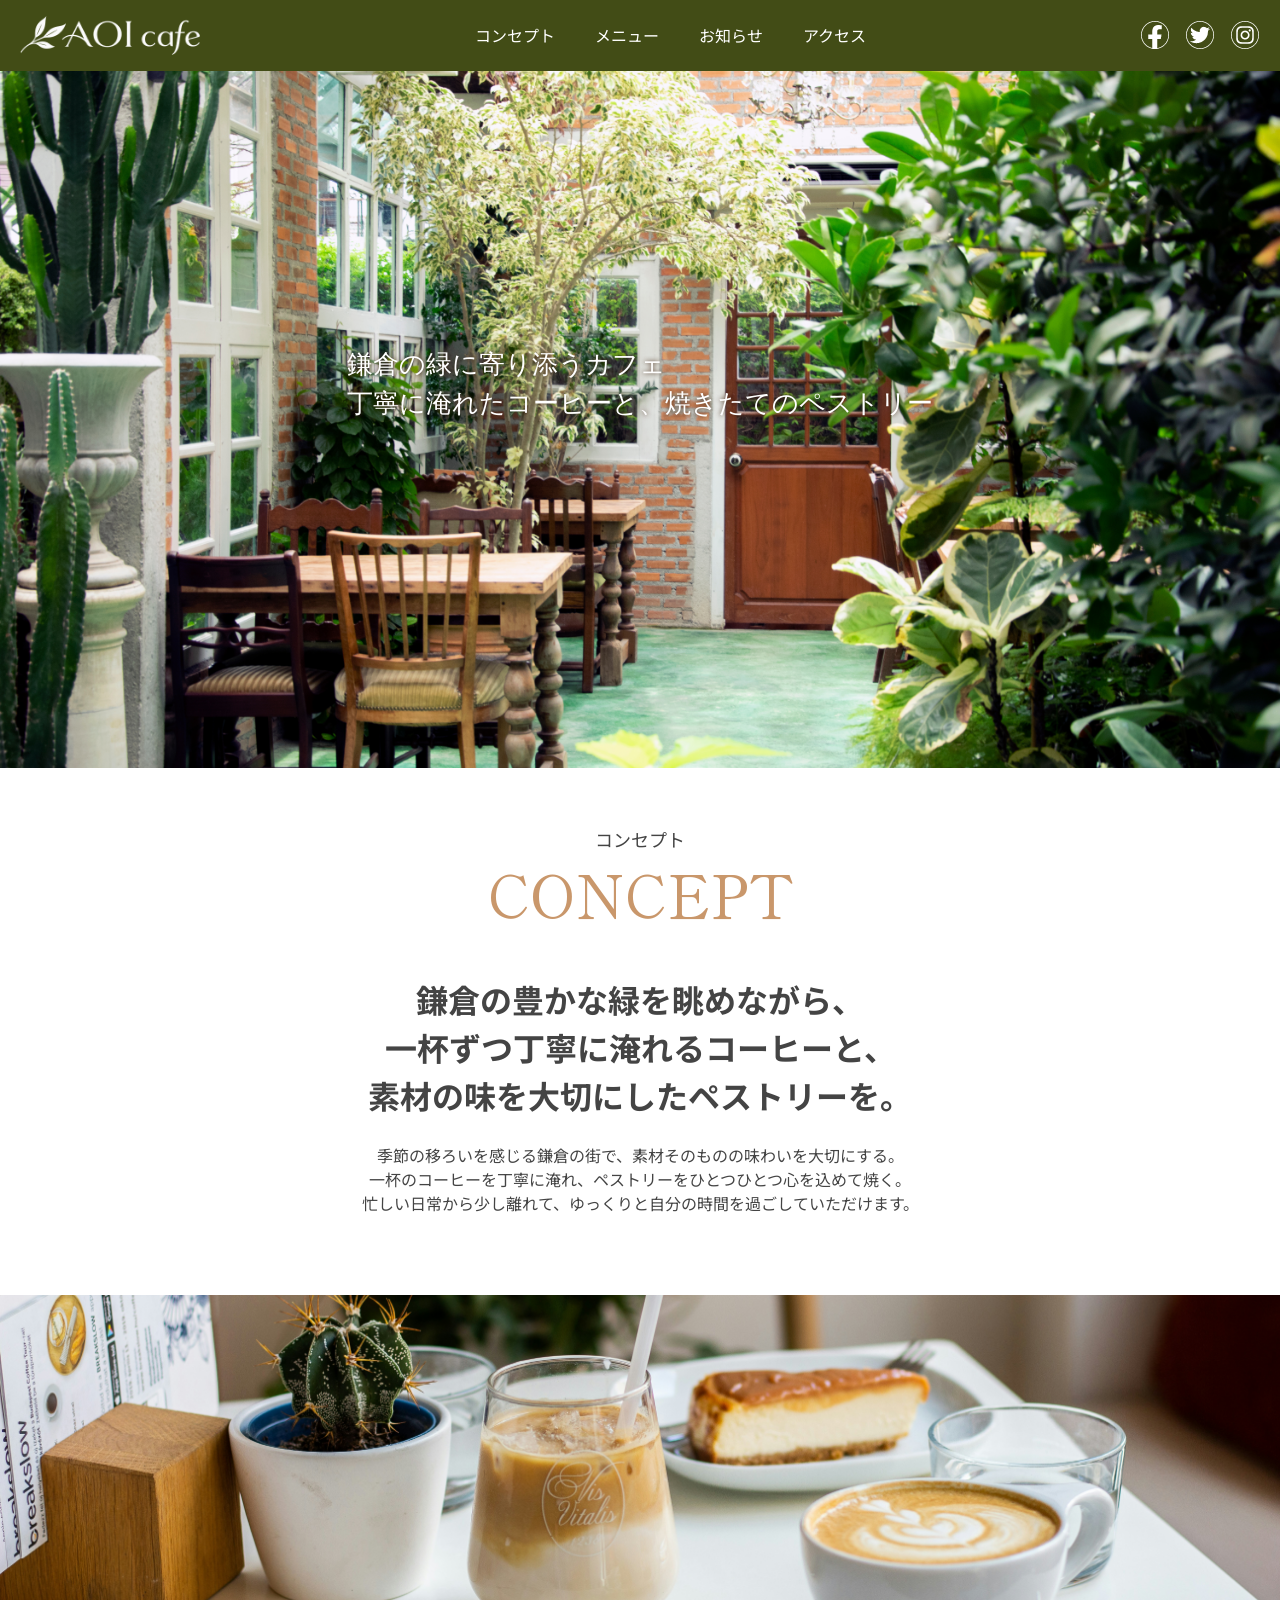
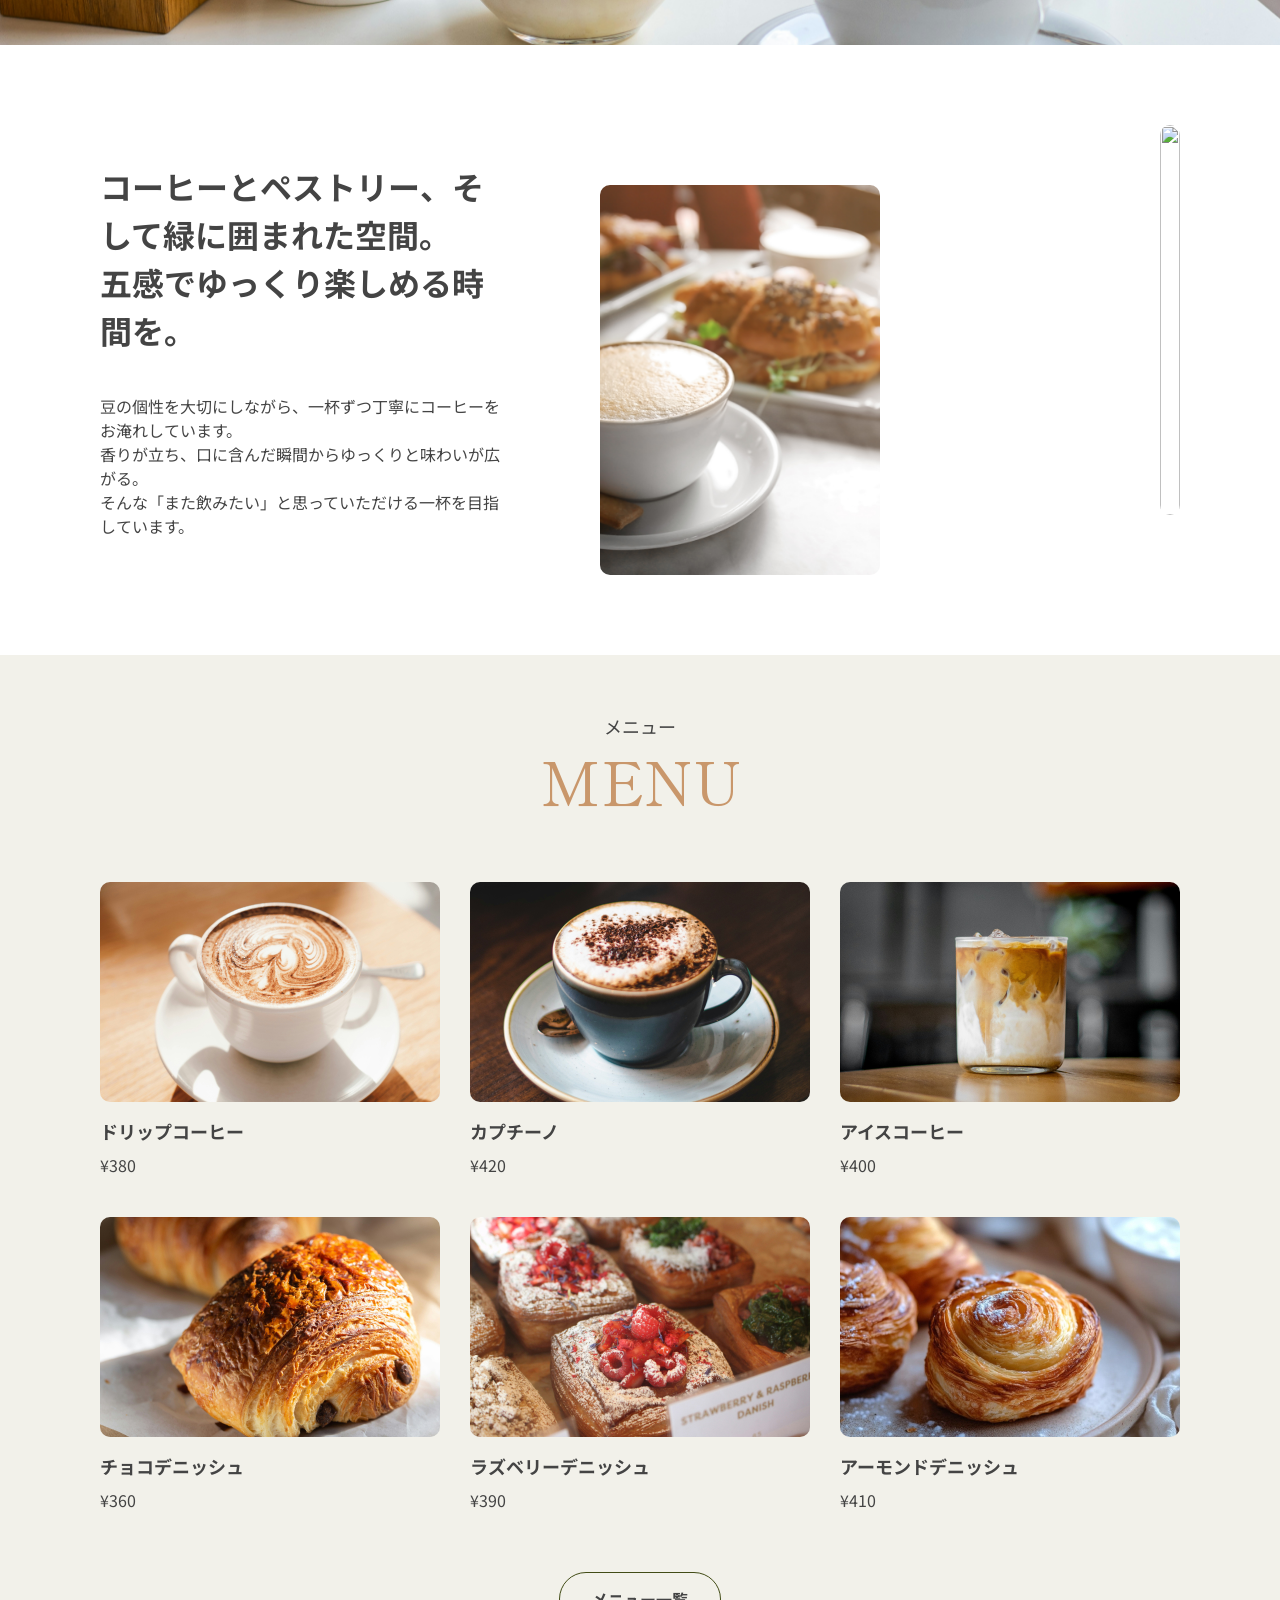
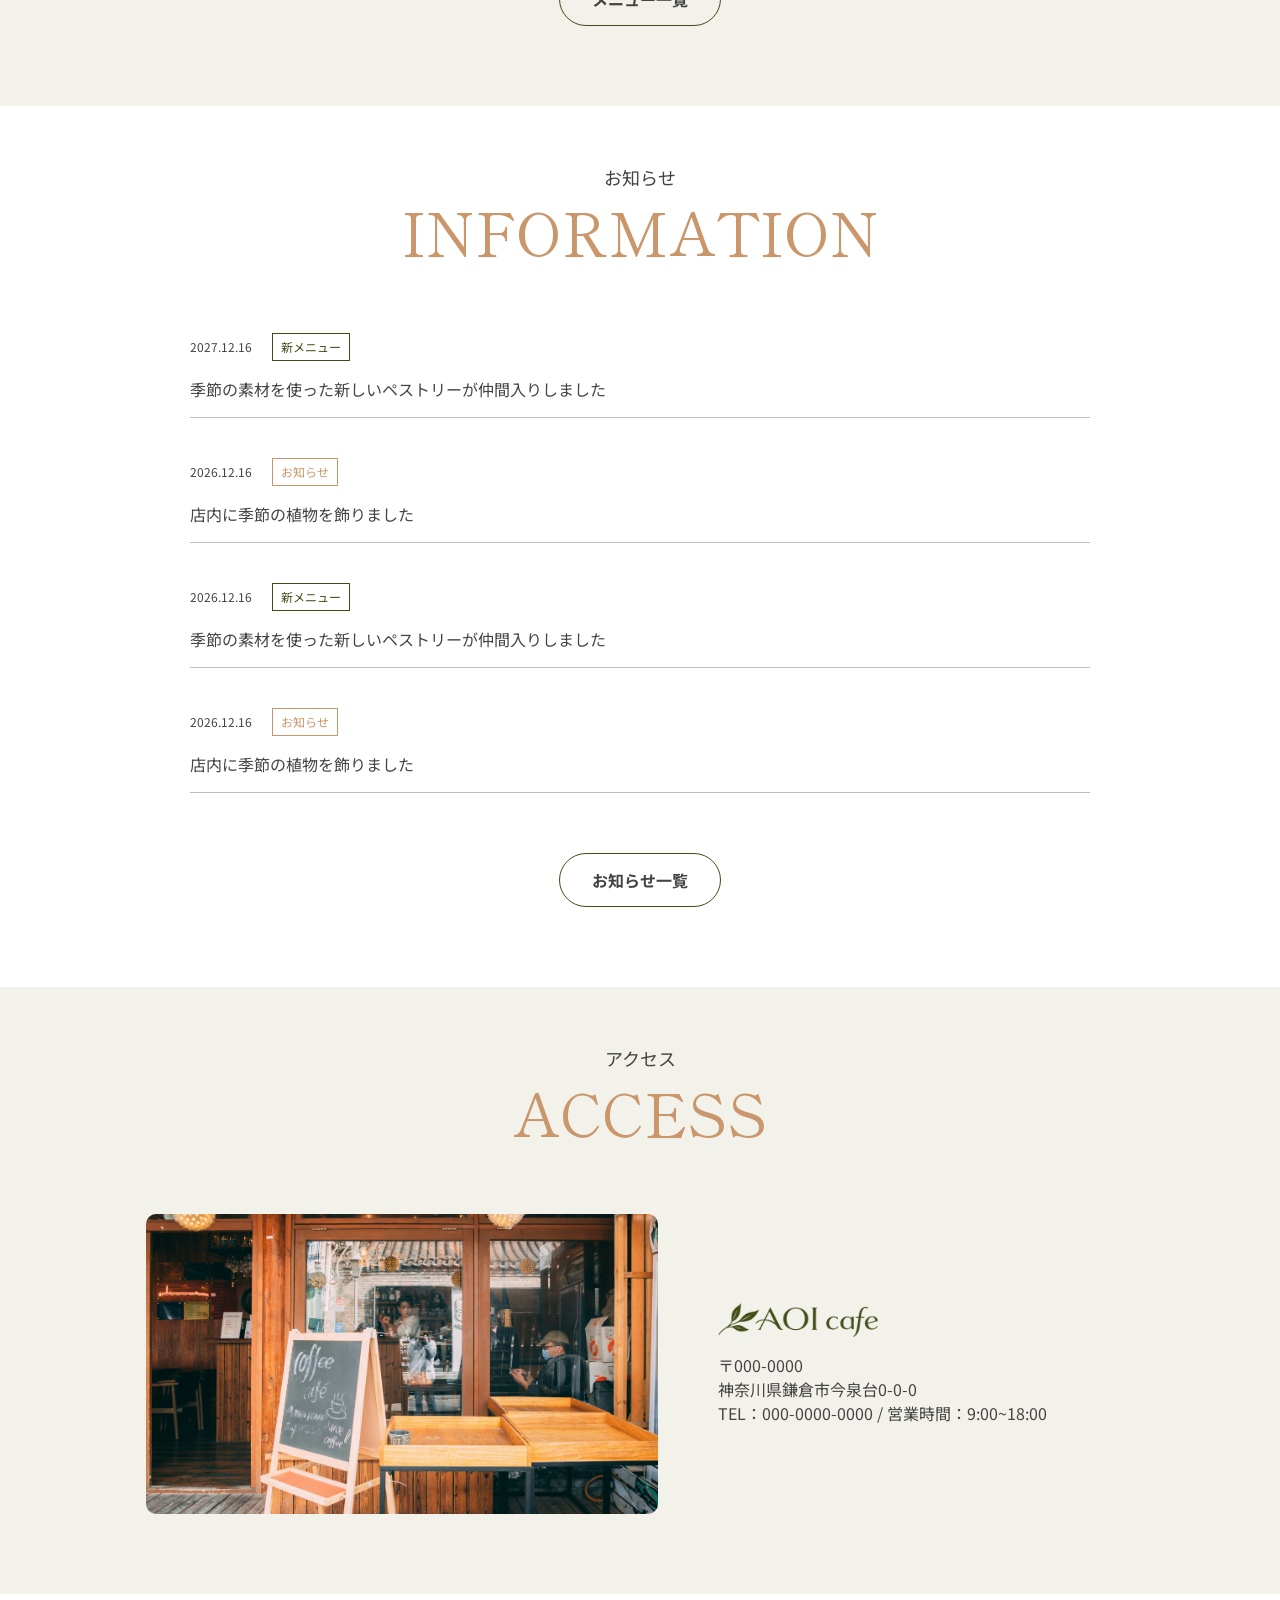
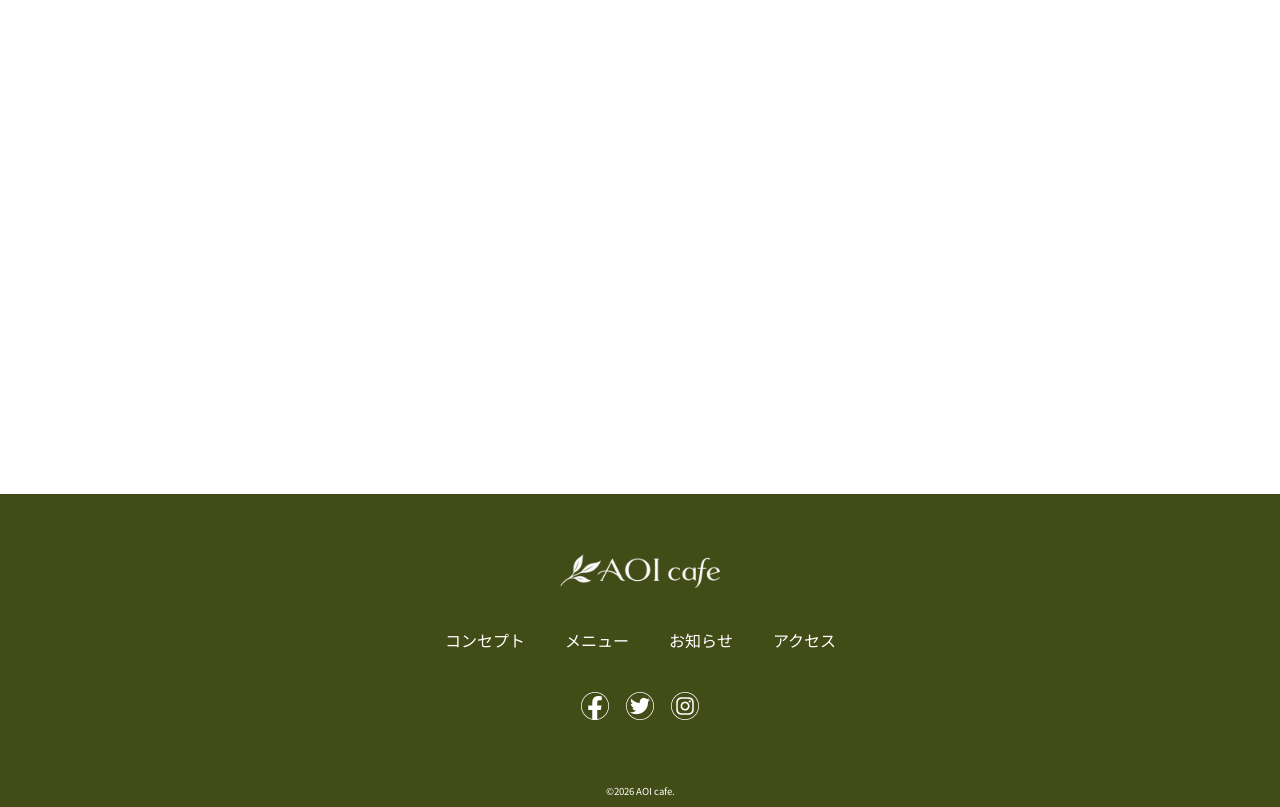
==== index.html @ 129ca2ce "Add files via upload" ====
<!DOCTYPE html>
<html lang="ja">
<head>
    <meta charset="UTF-8">
    <meta name="viewport" content="width=device-width, initial-scale=1.0">
    <title>AOI cafe</title>
    <meta name="description" content="鎌倉の緑に寄り添うカフェ。丁寧に淹れたコーヒーと、焼きたてのペストリーをご用意してお待ちしております。">
    <link rel="stylesheet" href="css/reset.css">
    <link rel="preconnect" href="https://fonts.googleapis.com">
    <link rel="preconnect" href="https://fonts.gstatic.com" crossorigin>
    <link href="https://fonts.googleapis.com/css2?family=Noto+Sans+JP:wght@100..900&family=Shippori+Mincho&display=swap" rel="stylesheet">
    <link rel="stylesheet" href="css/style.css">
</head>
<body>
    <header class="header">
        <h1 class="header-logo">
            <a href="index.html" class="header-link">
                <img src="img/logo.png" alt="">
            </a>
        </h1>
        <nav class="header-nav">
            <ul class="header-nav-list">
                <li class="header-nav-item">
                    <a class="header-nav-link" href="index.html#concept">コンセプト</a>
                </li>
                <li class="header-nav-item">
                    <a class="header-nav-link" href="menu.html">メニュー</a>
                </li>
                <li class="header-nav-item">
                    <a class="header-nav-link" href="info.html">お知らせ</a>
                </li>
                <li class="header-nav-item">
                    <a class="header-nav-link" href="index.html#access">アクセス</a>
                </li>
            </ul>
        </nav>
        <div class="icon">
            <ul class="icon-list">
                <li class="icon-item">
                    <a href="" class="icon-link">
                        <img src="img/facebook_icon.png" alt="">
                    </a>
                </li>
                <li class="icon-item">
                    <a href="" class="icon-link">
                        <img src="img/twitter_icon.png" alt="">
                    </a>
                </li>
                <li class="icon-item">
                    <a href="" class="icon-link">
                        <img src="img/instagram_icon.png" alt="">
                    </a>
                </li>
            </ul>
        </div>
        <div class="sp-header-btn">
            <button class="sp-header-btn-link" type="button">
                <span class="sp-header-btn-box"></span>
                <span class="sp-header-btn-box"></span>
                <span class="sp-header-btn-box"></span>
            </button>
        </div>
        <div class="sp-menu">
            <nav class="sp-menu-nav">
                <ul class="sp-menu-list">
                    <li class="sp-menu-item">
                        <a href="index.html#concept" class="sp-menu-link  __concept">CONCEPT</a>
                    </li>
                    <li class="sp-menu-item">
                        <a href="menu.html" class="sp-menu-link  __menu">MENU</a>
                    </li>
                    <li class="sp-menu-item">
                        <a href="info.html" class="sp-menu-link __info">INFORMATION</a>
                    </li>
                    <li class="sp-menu-item">
                        <a href="index.html#access" class="sp-menu-link __access">ACCESS</a>
                    </li>
                </ul>
            </nav>
        </div>
    </header>

    <div class="kv __index">
        <div class="kv-copy">鎌倉の緑に寄り添うカフェ<br>丁寧に淹れたコーヒーと、<br class="br-sp">焼きたてのペストリー</div>
    </div>
    <main class="main">
        <section id="concept" class="concept section-wrap">
            <div class="section-inner">
                <h2 class="section-ttl __concept">CONCEPT</h2>
                <p class="concept-copy">鎌倉の豊かな緑を眺めながら、<br>
一杯ずつ丁寧に淹れるコーヒーと、<br>
素材の味を大切にしたペストリーを。</p>
                <p class="concept-txt">季節の移ろいを感じる鎌倉の街で、<br class="br-sp">素材そのものの味わいを大切にする。<br>
一杯のコーヒーを丁寧に淹れ、<br class="br-sp">ペストリーをひとつひとつ心を込めて焼く。<br>
忙しい日常から少し離れて、<br class="br-sp">ゆっくりと自分の時間を過ごしていただけます。</p>
             </div>
            <div class="concept-img-box">
                <img class="concept-img" src="img/concept_bg.jpg" alt="">
            </div>
            <div class="section-inner">
                <div class="concept-detail">
                    <div class="concept-detail-content">
                        <p class="concept-detail-copy">コーヒーとペストリー、そして緑に囲まれた空間。<br>
五感でゆっくり楽しめる時間を。</p>
                        <p class="concept-detail-txt">豆の個性を大切にしながら、一杯ずつ丁寧にコーヒーをお淹れしています。<br>
香りが立ち、口に含んだ瞬間からゆっくりと味わいが広がる。<br>
そんな「また飲みたい」と思っていただける一杯を目指しています。</p>
                    </div>
                    <div class="concept-detail-img-wrap">
                        <div class="concept-detail-img-box">
                            <img class="concept-detail-img" src="img/concept_photo01.jpg" alt="">
                        </div>
                        <div class="concept-detail-img-box">
                            <img class="concept-detail-img" src="img/concept_photo02.jpg" alt="">
                        </div>
                    </div>
                </div>
            </div>
        </section>
        <section id="menu" class="menu section-wrap">
            <div class="section-inner">
                <h2 class="section-ttl __menu">MENU</h2>
                <div class="menu-wrap">
                    <div class="menu-item">
                        <div class="menu-img-box">
                            <img src="img/menu_photo01.jpg" alt="" class="menu-img">
                        </div>
                        <div class="menu-content">
                            <p class="menu-name">ドリップコーヒー</p>
                            <p class="menu-price">¥380</p>
                        </div>
                    </div>
                    <div class="menu-item">
                        <div class="menu-img-box">
                            <img src="img/menu_photo02.jpg" alt="" class="menu-img">
                        </div>
                        <div class="menu-content">
                            <p class="menu-name">カプチーノ</p>
                            <p class="menu-price">¥420</p>
                        </div>
                    </div>
                    <div class="menu-item">
                        <div class="menu-img-box">
                            <img src="img/menu_photo03.jpg" alt="" class="menu-img">
                        </div>
                        <div class="menu-content">
                            <p class="menu-name">アイスコーヒー</p>
                            <p class="menu-price">¥400</p>
                        </div>
                    </div>
                    <div class="menu-item">
                        <div class="menu-img-box">
                            <img src="img/menu_photo04.jpg" alt="" class="menu-img">
                        </div>
                        <div class="menu-content">
                            <p class="menu-name">チョコデニッシュ</p>
                            <p class="menu-price">¥360</p>
                        </div>
                    </div>
                    <div class="menu-item">
                        <div class="menu-img-box">
                            <img src="img/menu_photo05.jpg" alt="" class="menu-img">
                        </div>
                        <div class="menu-content">
                            <p class="menu-name">ラズベリーデニッシュ</p>
                            <p class="menu-price">¥390</p>
                        </div>
                    </div>
                    <div class="menu-item">
                        <div class="menu-img-box">
                            <img src="img/menu_photo07.jpg" alt="" class="menu-img">
                        </div>
                        <div class="menu-content">
                            <p class="menu-name">アーモンドデニッシュ</p>
                            <p class="menu-price">¥410</p>
                        </div>
                    </div>


            </div>
                <div class="btn-box">
                    <a href="menu.html" class="btn-link">メニュー一覧</a>
                </div>
        </section>
        <section class="info section-wrap">
            <div class="section-inner-s">
                <h2 class="section-ttl __info">INFORMATION</h2>
                <ul class="info-wrap">
                    <li class="info-content">
                        <span class="info-date">2027.12.16</span>
                        <span class="info-icon __info-icon-new">新メニュー</span>
                        <p class="info-txt"><a class="info-link" href="info-single.html">季節の素材を使った新しいペストリーが仲間入りしました</a></p>
                    </li>
                    <li class="info-content">
                        <span class="info-date">2026.12.16</span>
                        <span class="info-icon __info-icon-info">お知らせ</span>
                        <p class="info-txt"><a class="info-link" href="">店内に季節の植物を飾りました</a></p>
                    </li>
                    <li class="info-content">
                        <span class="info-date">2026.12.16</span>
                        <span class="info-icon __info-icon-new">新メニュー</span>
                        <p class="info-txt"><a class="info-link" href="info-single.html">季節の素材を使った新しいペストリーが仲間入りしました</a></p>
                    </li>
                    <li class="info-content">
                        <span class="info-date">2026.12.16</span>
                        <span class="info-icon __info-icon-info">お知らせ</span>
                        <p class="info-txt"><a class="info-link" href="">店内に季節の植物を飾りました</a></p>
                    </li>
                </ul>
                <div class="btn-box">
                    <a href="info.html" class="btn-link">お知らせ一覧</a>
                </div>
            </div>
        </section>
        <section id="access" class="access section-wrap">
            <div class="section-inner">
                <h2 class="section-ttl __access">ACCESS</h2>
                <div class="access-content">
                    <div class="access-img-box">
                        <img class="access-img" src="img/access_photo.jpg" alt="">
                    </div>
                    <div class="access-info">
                        <div class="access-logo">
                            <img src="img/logo-black.png" alt="">
                        </div>
                        <p class="access-txt">
                            〒000-0000</p>
                        <p class="access-txt">神奈川県鎌倉市今泉台0-0-0</p>
                        <p class="access-txt">TEL：000-0000-0000 / 営業時間：9:00~18:00</p>
                    </div>
                </div>
            </div>
        </section>
        <div class="access-map">
            <iframe src="https://www.google.com/maps/embed?pb=!1m18!1m12!1m3!1d13018.516556085502!2d139.54937911253427!3d35.34002981702432!2m3!1f0!2f0!3f0!3m2!1i1024!2i768!4f13.1!3m3!1m2!1s0x601845af418f5da3%3A0x6fc320539a2c01a0!2z44CSMjQ3LTAwNTMg56We5aWI5bed55yM6Y6M5YCJ5biC5LuK5rOJ5Y-w!5e0!3m2!1sja!2sjp!4v1789964758232!5m2!1sja!2sjp" width="100%" height="500" style="border:0;" allowfullscreen="" loading="lazy" referrerpolicy="strict-origin-when-cross-origin"></iframe>
        </div>
    </main>
    <footer class="footer">
        <div class="footer-logo-box">
            <img class="footer-logo" src="img/logo.png" alt="">
        </div>
        <ul class="footer-nav-list">
            <li class="footer-nav-item">
                <a class="footer-nav-link" href="index.html#concept">コンセプト</a>
            </li>
            <li class="footer-nav-item">
                <a class="footer-nav-link" href="menu.html">メニュー</a>
            </li>
            <li class="footer-nav-item">
                <a class="footer-nav-link" href="info.html">お知らせ</a>
            </li>
            <li class="footer-nav-item">
                <a class="footer-nav-link" href="index.html#access">アクセス</a>
            </li>
        </ul>
        <div class="icon">
            <ul class="icon-list">
                <li class="icon-item">
                    <a href="" class="icon-link">
                        <img src="img/facebook_icon.png" alt="">
                    </a>
                </li>
                <li class="icon-item">
                    <a href="" class="icon-link">
                        <img src="img/twitter_icon.png" alt="">
                    </a>
                </li>
                <li class="icon-item">
                    <a href="" class="icon-link">
                        <img src="img/instagram_icon.png" alt="">
                    </a>
                </li>
            </ul>
        </div>
        <p class="footer-copy">
            <small>&copy;2026 AOI cafe.</small>
        </p>
    </footer>
<script src="js/script.js"></script>
</body>
</html>
---- css/style.css ----
@charset "UTF-8";
html {
    font-size: 62.5%;
}
body {
    font-family: "Noto Sans JP", sans-serif;
    line-height: 1.5;
    font-size: 1.6rem;/*16px*/
    color: #444;
}
/* パソコンでは改行を消す */
.br-sp {
    display: none;
}
/* スマホ,タブレットでは改行タグを表示する */
@media screen and (max-width: 900px) {
    .br-sp {
    display: inline;
    }
}
/* section */
.section-wrap {
    padding: 80px 0;
}
@media screen and (max-width: 900px) {
    .section-wrap {
        padding: 50px 0;
    }
}
.section-inner {
    max-width: 1080px;
    width: 90%;
    margin: 0 auto;
}
@media screen and (max-width: 900px) {
    .section-inner {
        width: 96%;
    }  
}
.section-inner-s {
    width: 900px;
    margin: 0 auto;
}
@media screen and (max-width: 900px) {
    .section-inner-s {
        width: 96%;
    }  
}
.section-ttl {
    position: relative;
    text-align: center;
    font-family: "Shippori Mincho", serif;
    font-size: 6rem;/*60px*/
    line-height: 87px;
    color: #c9976b;
}
@media screen and (max-width: 900px) {
    .section-ttl {
        font-size: 4rem;/*40px*/
        line-height: 50px;
    }
}
.section-ttl::before {
    position: absolute;
    left: 50%;
    transform: translateX(-50%);
    bottom: 100%;
    font-family: "Noto Sans JP", sans-serif;
    font-size: 1.8rem;/*18px*/
    color: #444;
    line-height: 1;
}

.section-ttl.__concept::before {
    content: "コンセプト";
}
.section-ttl.__menu::before {
    content: "メニュー";
}
.section-ttl.__info::before {
    content: "お知らせ";
}
.section-ttl.__access::before {
    content: "アクセス";
}
/* btn */
.btn-box {
    text-align: center;
    margin-top: 60px;
}
@media screen and (max-width: 900px) {
    .btn-box {
        margin-top: 40px;
    }
}
.btn-link {
    display: inline-block;
    border: 1px solid #424c16;
    border-radius: 28px;
    font-weight: bold;
    padding: 14px 32px;
}
.btn-link:hover {
    background-color: #424c16;
    color: #fff;
}

/* header */
.header {
    display: flex;
    justify-content: space-between;
    align-items: center;
    color: #fff;
    width: 100%;/*90*/
    position: absolute;
    top: 0;/*40*/
    background-color: #424c16;
    /*left: 5%;*/
    padding: 16px 20px;
    z-index: 100;
}
@media screen and (max-width: 900px) {
    .header {
        /*width: 94%;
        top: 10px;
        left: 3%;*/
    }
}
.header-logo {
    width: 180px;
}
@media screen and (max-width: 900px) {
    .header-logo {
        width: 140px;
    }
}
@media screen and (max-width: 900px) {
    .header-nav {
        display: none;
    }
}
.header-nav-list {
    display: flex;
}
.header-nav-item + .header-nav-item {
    margin-left: 40px;
}
/* icon */
@media screen and (max-width: 900px) {
    .icon {
        display: none;
    }
}
.icon-list {
    display: flex;
}
.icon-item + .icon-item {
    margin-left: 16px;
}
/* sp-header-btn */
.sp-header-btn {
    display: none;    
}
@media screen and (max-width: 900px) {
    .sp-header-btn {
        display: block;
        position: fixed;
        top: 6px;
        right: 4%;
        z-index: 200;
    }
    .sp-header-btn-link {
        display: flex;
        flex-direction: column;
        justify-content: space-between;
        width: 40px;
        height: 30px;
        cursor: pointer;
        background-color: transparent;
        margin-top: 10px;
        padding: 0;
    }
    .sp-header-btn-box {
        display: block;
        background-color: #ddd;
        height: 4px;
        width: 40px;
        transition: 0.6s;
    }
    .sp-header-btn.is-open .sp-header-btn-box:nth-child(1) {
        transform: translateY(13px) rotate(45deg);
    }

    .sp-header-btn.is-open .sp-header-btn-box:nth-child(2) {
        opacity: 0;
    }

    .sp-header-btn.is-open .sp-header-btn-box:nth-child(3) {
        transform: translateY(-13px) rotate(-45deg);
    }
}
/* sp-menu */
.sp-menu {
    display: none;
}
@media screen and (max-width: 900px) {
    .sp-menu {
        display: block;
        position: fixed;
        top: 0;
        right: 0;
        width: 100%;
        height: 100vh;
        background-color: #424c16;
        transform: translateX(100%);
        transition: 0.6s;
        z-index: 100;
    }
    .sp-menu.is-open {
        transform: translateX(0);
    }
    .sp-menu-nav {
        padding: 60px 8%;
    }
    .sp-menu-list {
        display: flex;
        flex-direction: column;
        margin-top: 50px;
    }
    .sp-menu-item + .sp-menu-item {
        margin-top: 40px;
    }
    .sp-menu-item {
        position: relative;
        text-align: center;
        font-size: 1.8rem;/*18px*/
    }
    .sp-menu-link {
        font-size: 2.4rem;/*24px*/
        font-family: "Shippori Mincho", serif;

    }
    .sp-menu-link::before {
        position: absolute;
        left: 50%;
        transform: translateX(-50%);
        bottom: 100%;
        font-size: 1.4rem;/*14px*/
        font-weight: normal;
        font-family: "Noto Sans JP", sans-serif;
        line-height: 1;
    }
    .sp-menu-link.__concept::before {
        content: "コンセプト";
    }
    .sp-menu-link.__menu::before {
        content: "メニュー";
    }
    .sp-menu-link.__info::before {
        content: "お知らせ";
    }
    .sp-menu-link.__access::before {
        content: "アクセス";
    }
}
/* kv */
.kv {
    position: relative;
    width: 100%;
    background-repeat: no-repeat;
    background-size: cover;
}
.kv.__index {
    height: 768px;
    background-image: url(../img/kv.jpg);
}
@media screen and (max-width: 900px) {
    .kv.__index {
        height: 400px;
    }
}
.kv.__menu {
    height: 500px;
    background-image: url(../img/menu_kv.jpg);
    background-position: bottom center;
}
.kv.__info {
    height: 500px;
    background-image: url(../img/info_kv.jpg);
}
@media screen and (max-width: 900px) {
    .kv.__menu,.kv.__info {
        height: 300px;
    }
}
.kv-copy {
    font-family: "Noto Serif JP", serif;
    font-size: 2.6rem;
    text-shadow: 0px 0px 5px rgba(67, 36, 16, 1);
}
@media screen and (max-width: 900px) {
    .kv-copy {
        font-size: 2.4rem;
    }
}
.kv-copy,.kv-detail {
    color: #fff;
    position: absolute;
    top: 50%;
    left: 50%;
    transform: translate(-50%,-50%);
    white-space: nowrap;
}

.kv-detail .section-ttl {
    color: #fff;
}
.kv-detail .section-ttl::before {
    color: #fff;
}
/* concept */
.concept-copy {
    text-align: center;
    font-weight: bold;
    font-size: 3.2rem;/*32px*/
    margin-top: 40px;
}
@media screen and (max-width: 900px) {
    .concept-copy {
        font-size: 2.4rem;/*24px*/
        margin-top: 30px;
    }
}
.concept-txt {
    text-align: center;
    margin-top: 24px;
}
.concept-img-box {
    height: 350px;
    margin-top: 80px;
}
@media screen and (max-width: 900px) {
    .concept-img-box {
        height: 250px;
        margin-top: 50px;
    }
}
.concept-img {
    object-fit: cover;
    object-position: center;
}
.concept-detail {
    display: flex;
    justify-content: space-between;
    align-items: center;
    margin-top: 80px;
}
@media screen and (max-width: 900px) {
    .concept-detail {
        margin-top: 40px;
    }
}
@media screen and (max-width: 900px) {
    .concept-detail {
        flex-direction: column;
    }
}
.concept-detail-content {
    width: 400px;
}
@media screen and (max-width: 900px) {
    .concept-detail-content {
        width: auto;
    }
}
.concept-detail-copy {
    text-align: left;
    font-weight: bold;
    font-size: 3.2rem;/*32px*/
}
@media screen and (max-width: 900px) {
    .concept-detail-copy {
        font-size: 2.4rem;/*24px*/
    }
}
.concept-detail-txt {
    text-align: left;
    margin-top: 40px;
}
.concept-detail-img-wrap {
    /*position: relative;*/
    width: 580px;
    height: 450px;
    display: flex;
    justify-content: space-between;
}
@media screen and (max-width: 900px) {
    .concept-detail-img-wrap {
        justify-content: center;
        width: 100%;
        height: auto;
        margin-top: 24px;
    }
}
.concept-detail-img-box {
    max-width: 280px;
    max-height: 390px;
    margin-top: 60px;
}
@media screen and (max-width: 900px) {
    .concept-detail-img-box {
        max-width: 48%;
        width: 100%;
        max-height: 60%;
        /*margin-top: 60px;*/
    }
}
.concept-detail-img-box + .concept-detail-img-box {
    margin: 0 0 60px 2%;
}
.concept-detail-img {
    object-fit: cover;
    object-position: center;
    border-radius: 10px;
}
/* menu */
.menu {
    background-color: #f2f1ea;
}
.menu.__detail {
    background-color: #FFF;
}
.menu-wrap {
    display: flex;
    justify-content: space-between;
    flex-wrap: wrap;
    margin-top: 60px;
}
@media screen and (max-width: 900px) {
    .menu-wrap {
        justify-content: center;
        flex-wrap: nowrap;
        flex-direction: column;
        align-items: center;
        margin-top: 40px;
    }
}
.menu.__detail .menu-wrap {
    margin-top: 0;
}
.menu-item {
    width: 32%;
    max-width: 340px;
}
@media screen and (max-width: 767px) {/*スマホのみ*/
    .menu-item {
        width: 100%;
    }
}
.menu-item:nth-of-type(n + 4) {
    margin-top: 40px;
}
@media screen and (max-width: 900px) {
    .menu-item:nth-of-type(n + 2) {
        margin-top: 40px;
    }
}
.menu-img-box {
    height: 220px;
}
.menu-img {
    object-fit: cover;
    border-radius: 10px;
}
.menu-name {
    font-size: 1.8rem;/*18px*/
    font-weight: bold;
    margin-top: 16px;
}
.menu-price {
    margin-top: 8px;
}
/* info */
.info-wrap {
    margin-top: 60px;
}
.info.__detail .info-wrap {
    margin-top: 0;
}
.info-content {
    border-bottom: 1px solid #BCBCBC;
    padding-bottom: 16px;
}
.info-content + .info-content {
    margin-top: 40px;
}
@media screen and (max-width: 900px) {
    .info-content + .info-content {
        margin-top: 16px;
    }
}
.info-date {
    font-size: 1.2rem;/*12px*/
}
.info-icon {
    display: inline-block;
    font-size: 1.2rem;/*12px*/
    margin-left: 16px;
    padding: 4px 8px;
}
@media screen and (max-width: 900px) {
    .info-icon {
        margin-left: 10px;
    }
}
.info-icon.__info-icon-info {
    color: #c9976b;
    border: 1px solid #c9976b;
}
.info-icon.__info-icon-new {
    color: #424c16;
    border: 1px solid #424c16;
}
.info-txt {
    margin-top: 16px;
}
@media screen and (max-width: 900px) {
    .info-txt {
        margin-top: 8px;
    }
}
/* page-btn */
.page-btn-list {
    display: flex;
    justify-content: center;
    text-align: center;
    margin-top: 60px;
}
.page-btn-item + .page-btn-item {
    margin-left: 8px;
}
.page-btn-item {
    background-color: #fff;
    border: 1px solid #707070;
}
.page-btn-item.__current {
    background-color: #f2f1ea;
    border: none;
}
.page-btn-link {
    display: block;
    padding: 8px 16px;
}
/* info-single */
.infosingle-head {
    border-bottom: 1px solid #BCBCBC;
    padding-bottom: 16px;
}
.infosingle .info-date {
    font-size: 1.6rem;/*16px*/
}
.infosingle .info-icon {
    font-size: 1.6rem;/*16px*/
}
.infosingle .info-txt {
    font-size: 2.4rem;/*24px*/
    font-weight: bold;
    margin-top: 12px;
}
@media screen and (max-width: 900px) {
    .infosingle .info-txt {
        font-size: 2.0rem;/*20px*/
    }
}
.infosingle-content p {
    margin-top: 24px;
}
.infosingle-content p:first-of-type {
    margin-top: 60px;
}
.infosingle-content img {
    height: 560px;
    width: 100%;
    object-fit: cover;
    margin-top: 40px;
}
.infosingle-content img + p {
    margin-top: 40px;
}
/* access */
.access {
    background-color: #f2f1ea;
}
.access-content {
    display: flex;
    justify-content: center;
    align-items: center;
    margin-top: 60px;
}
@media screen and (max-width: 900px) {
    .access-content {
        flex-direction: column;
        margin-top: 40px;
    }
}
.access-img-box {
    max-width: 512px;
    width: 100%;
    height: 300px;
    margin-right: 60px;
}
@media screen and (max-width: 900px) {
    .access-img-box {
        margin-right: 0;
    }
}
.access-img {
    object-fit: cover;
    border-radius: 10px;
}
.access-info {
    width: 417px;
}
@media screen and (max-width: 900px) {
    .access-info {
        width: 96%;
        margin-top: 30px;
    }
}
.access-logo {
    width: 160px;
}
.access-txt:first-of-type {
    margin-top: 16px;
}
/* footer */
.footer {
    background-color: #424c16;
    color: #fff;
    padding: 60px 0 8px;
}
.footer-logo-box {
    width: 160px;
    margin: 0 auto;
}
.footer-nav-list {
    display: flex;
    justify-content: center;
    margin: 40px 0;
}
.footer-nav-item + .footer-nav-item {
    margin-left: 40px;
}
@media screen and (max-width: 900px) {
    .footer-nav-item + .footer-nav-item {
        margin-left: 24px;
    }
}
.footer-nav-link {
}
.footer .icon-list {
    justify-content: center;
}
.footer-copy {
    text-align: center;
    font-size: 1.2rem;/*12px*/
    margin-top: 60px;
}
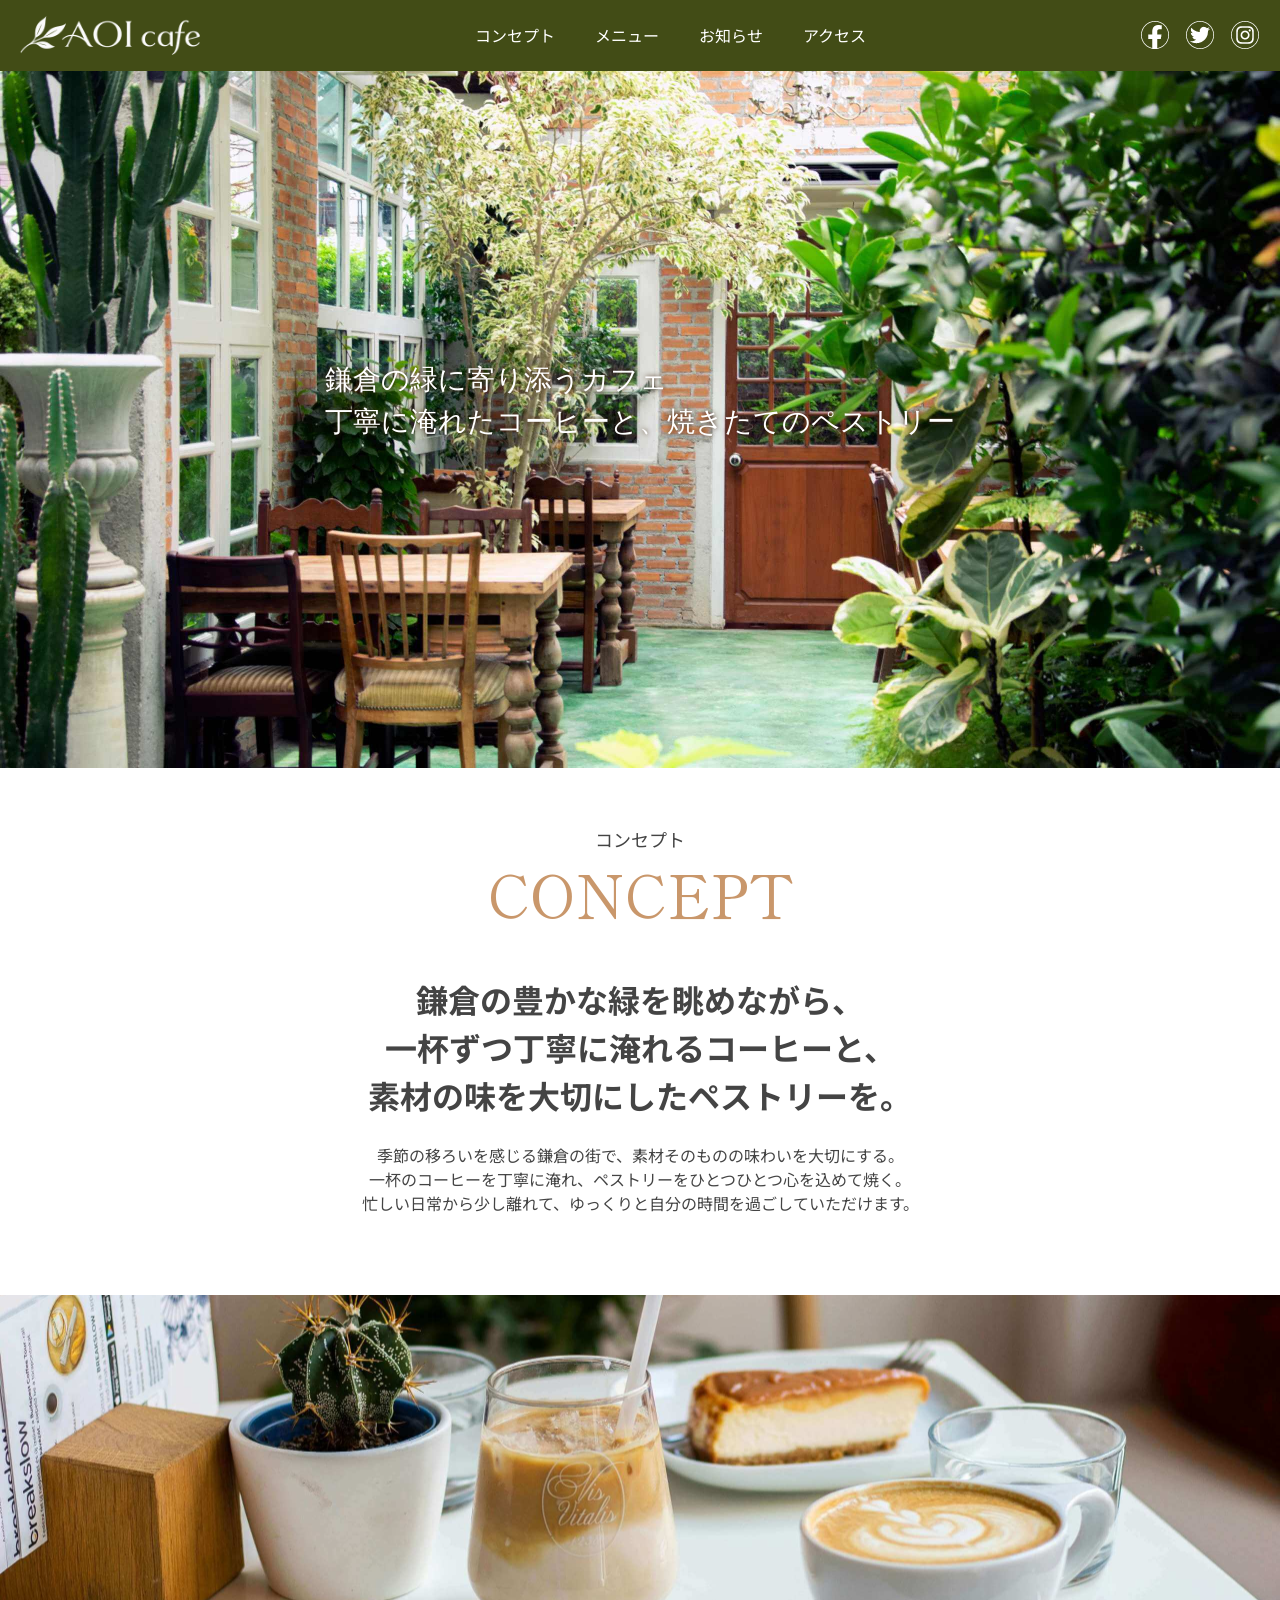
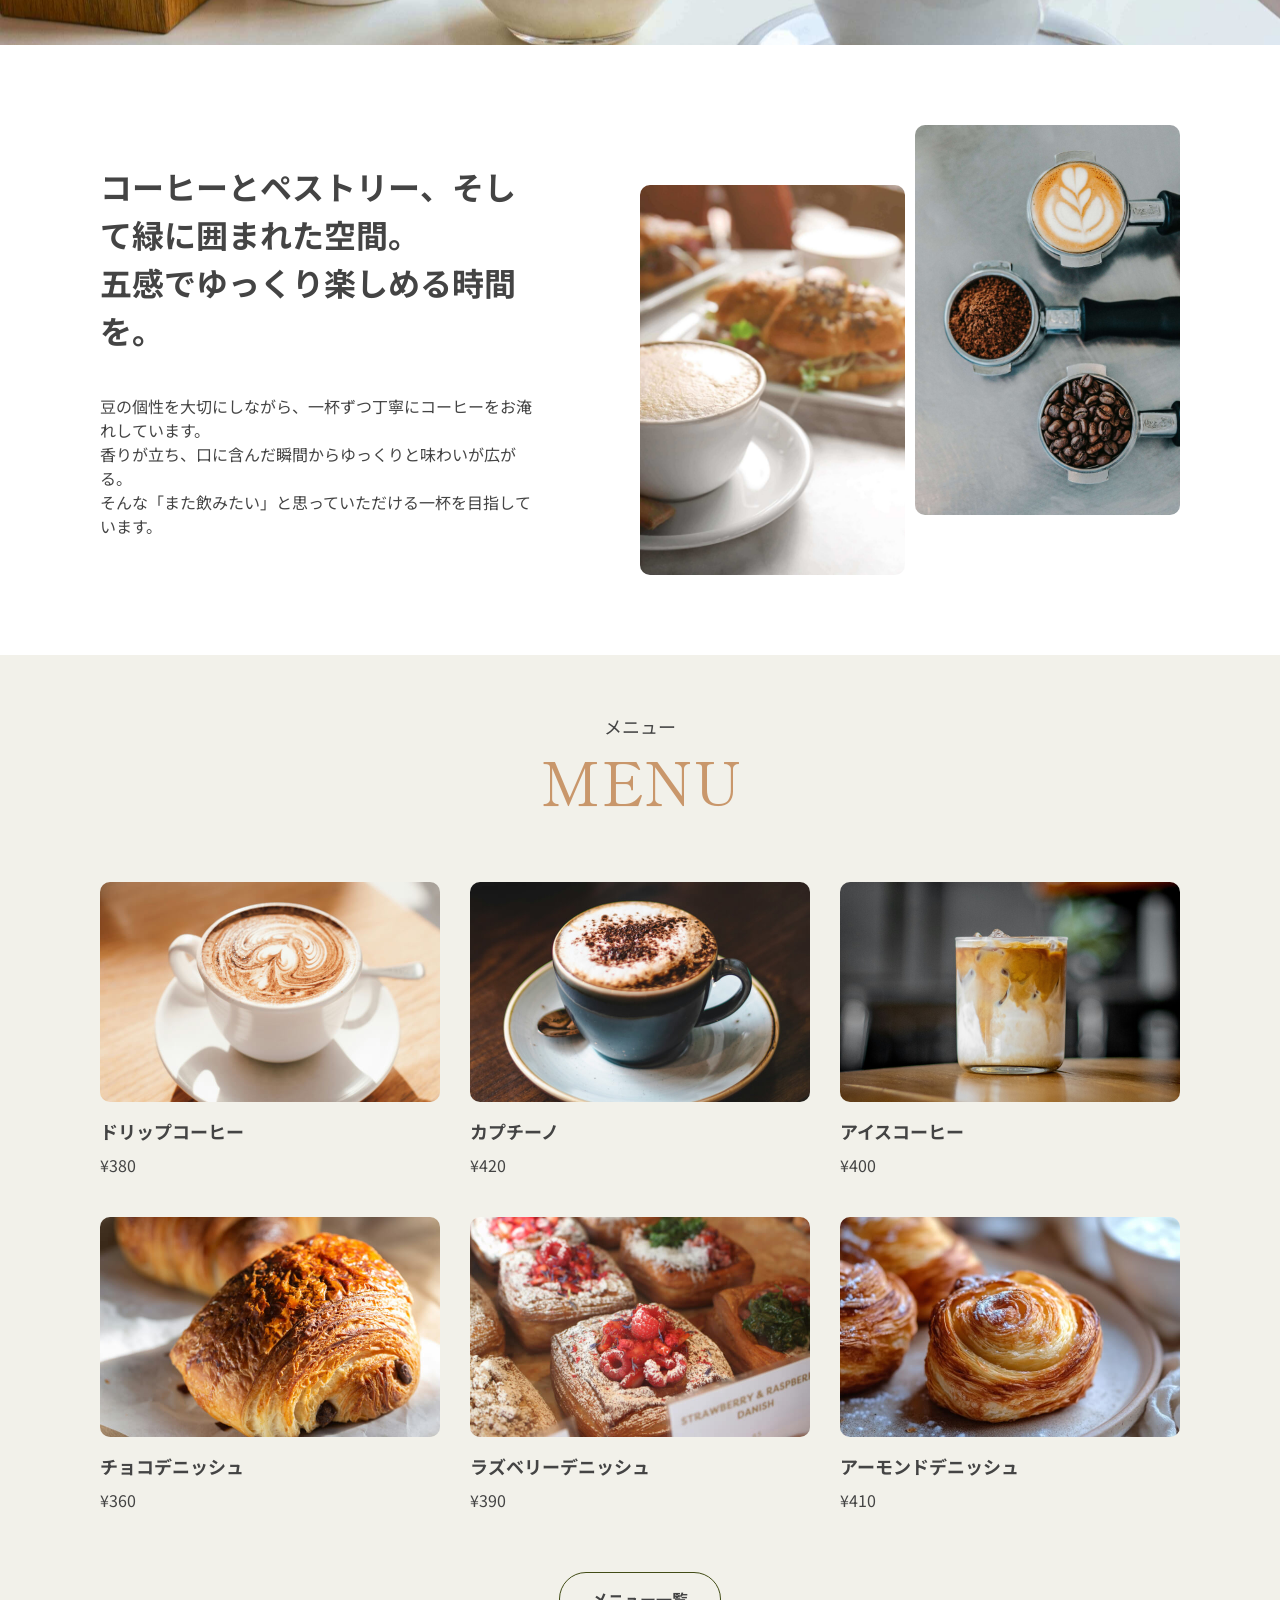
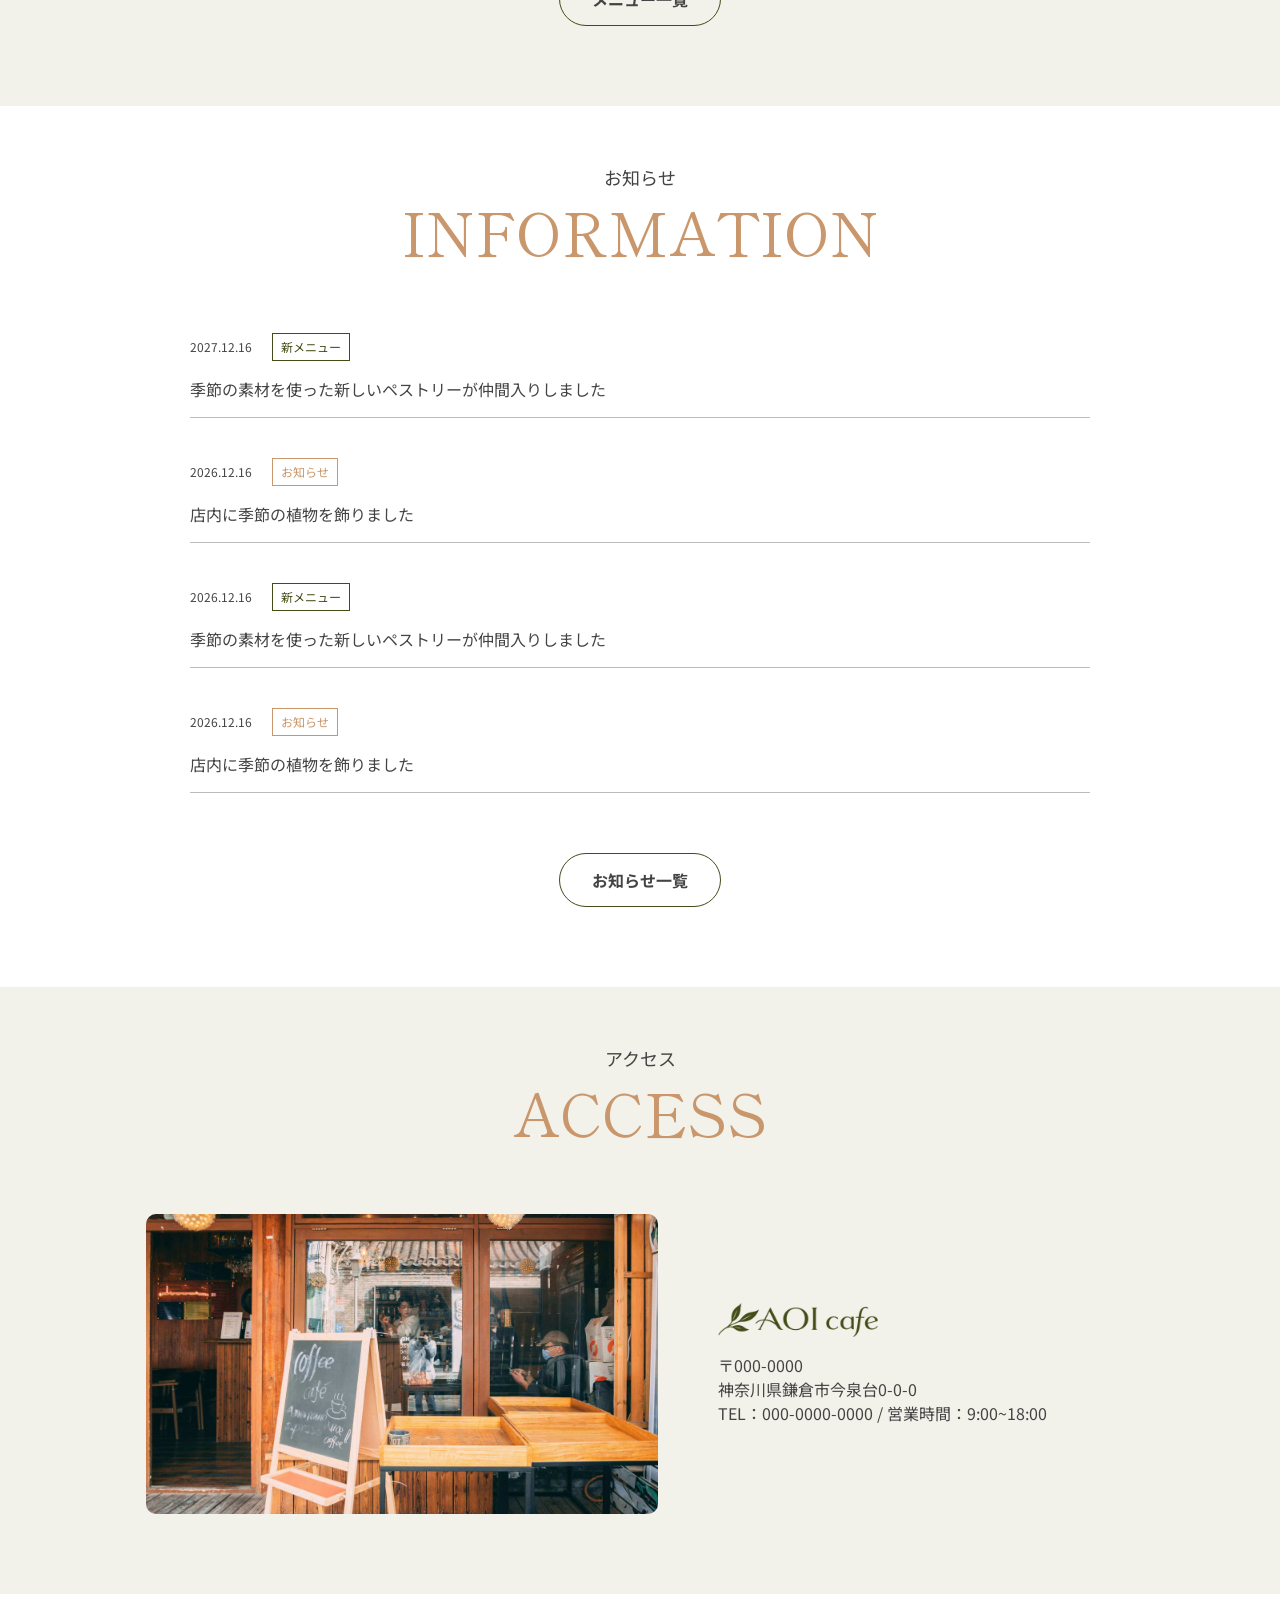
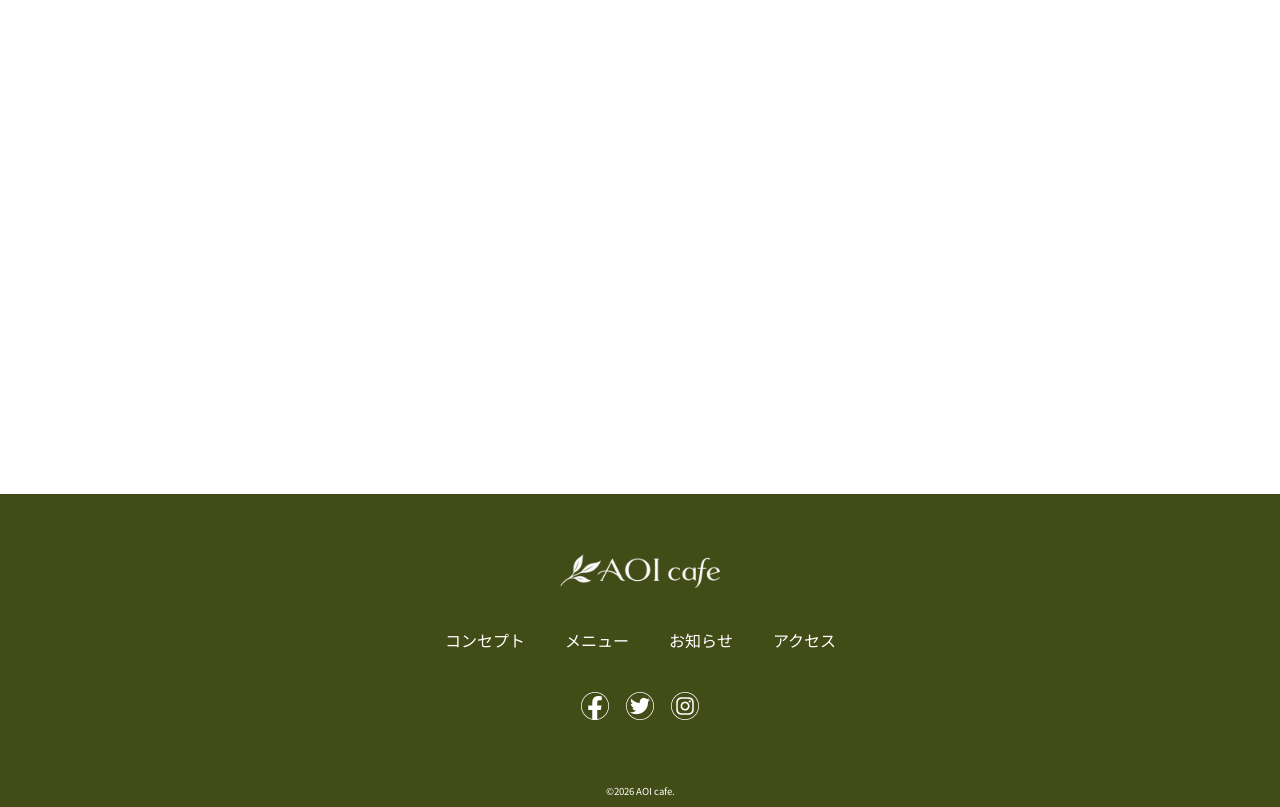
==== commit 6a059304: "初回コミット：Aoi cafeサイト" ====
--- a/index.html
+++ b/index.html
@@ -54,26 +54,26 @@
             </ul>
         </div>
         <div class="sp-header-btn">
-            <button class="sp-header-btn-link" type="button">
+            <button class="sp-header-btn-link" type="button" aria-label="メニューを開く" aria-expanded="false" aria-controls="sp-menu">
                 <span class="sp-header-btn-box"></span>
                 <span class="sp-header-btn-box"></span>
                 <span class="sp-header-btn-box"></span>
             </button>
         </div>
-        <div class="sp-menu">
+        <div class="sp-menu" id="sp-menu" inert>
             <nav class="sp-menu-nav">
                 <ul class="sp-menu-list">
                     <li class="sp-menu-item">
-                        <a href="index.html#concept" class="sp-menu-link  __concept">CONCEPT</a>
-                    </li>
-                    <li class="sp-menu-item">
-                        <a href="menu.html" class="sp-menu-link  __menu">MENU</a>
-                    </li>
-                    <li class="sp-menu-item">
-                        <a href="info.html" class="sp-menu-link __info">INFORMATION</a>
-                    </li>
-                    <li class="sp-menu-item">
-                        <a href="index.html#access" class="sp-menu-link __access">ACCESS</a>
+                        <a href="index.html#concept" class="sp-menu-link  __concept"><span class="sp-menu-label-ja">コンセプト</span><span class="sp-menu-label-en">CONCEPT</span></a>
+                    </li>
+                    <li class="sp-menu-item">
+                        <a href="menu.html" class="sp-menu-link  __menu"><span class="sp-menu-label-ja">メニュー</span><span class="sp-menu-label-en">MENU</span></a>
+                    </li>
+                    <li class="sp-menu-item">
+                        <a href="info.html" class="sp-menu-link __info"><span class="sp-menu-label-ja">お知らせ</span><span class="sp-menu-label-en">INFORMATION</span></a>
+                    </li>
+                    <li class="sp-menu-item">
+                        <a href="index.html#access" class="sp-menu-link __access"><span class="sp-menu-label-ja">アクセス</span><span class="sp-menu-label-en">ACCESS</span></a>
                     </li>
                 </ul>
             </nav>
@@ -84,9 +84,12 @@
         <div class="kv-copy">鎌倉の緑に寄り添うカフェ<br>丁寧に淹れたコーヒーと、<br class="br-sp">焼きたてのペストリー</div>
     </div>
     <main class="main">
-        <section id="concept" class="concept section-wrap">
-            <div class="section-inner">
-                <h2 class="section-ttl __concept">CONCEPT</h2>
+        <section id="concept" class="concept section-wrap section-wrap--titled">
+            <div class="section-inner">
+                <h2 class="section-ttl __concept">
+                    <span class="section-ttl-ja">コンセプト</span>
+                    <span class="section-ttl-en">CONCEPT</span>
+                </h2>
                 <p class="concept-copy">鎌倉の豊かな緑を眺めながら、<br>
 一杯ずつ丁寧に淹れるコーヒーと、<br>
 素材の味を大切にしたペストリーを。</p>
@@ -117,9 +120,12 @@
                 </div>
             </div>
         </section>
-        <section id="menu" class="menu section-wrap">
-            <div class="section-inner">
-                <h2 class="section-ttl __menu">MENU</h2>
+        <section id="menu" class="menu section-wrap section-wrap--titled">
+            <div class="section-inner">
+                <h2 class="section-ttl __menu">
+                    <span class="section-ttl-ja">メニュー</span>
+                    <span class="section-ttl-en">MENU</span>
+                </h2>
                 <div class="menu-wrap">
                     <div class="menu-item">
                         <div class="menu-img-box">
@@ -175,16 +181,18 @@
                             <p class="menu-price">¥410</p>
                         </div>
                     </div>
-
-
-            </div>
+                </div>
                 <div class="btn-box">
                     <a href="menu.html" class="btn-link">メニュー一覧</a>
                 </div>
-        </section>
-        <section class="info section-wrap">
+            </div>
+        </section>
+        <section class="info section-wrap section-wrap--titled">
             <div class="section-inner-s">
-                <h2 class="section-ttl __info">INFORMATION</h2>
+                <h2 class="section-ttl __info">
+                    <span class="section-ttl-ja">お知らせ</span>
+                    <span class="section-ttl-en">INFORMATION</span>
+                </h2>
                 <ul class="info-wrap">
                     <li class="info-content">
                         <span class="info-date">2027.12.16</span>
@@ -212,9 +220,12 @@
                 </div>
             </div>
         </section>
-        <section id="access" class="access section-wrap">
-            <div class="section-inner">
-                <h2 class="section-ttl __access">ACCESS</h2>
+        <section id="access" class="access section-wrap section-wrap--titled">
+            <div class="section-inner">
+                <h2 class="section-ttl __access">
+                    <span class="section-ttl-ja">アクセス</span>
+                    <span class="section-ttl-en">ACCESS</span>
+                </h2>
                 <div class="access-content">
                     <div class="access-img-box">
                         <img class="access-img" src="img/access_photo.jpg" alt="">
--- a/css/style.css
+++ b/css/style.css
@@ -1,668 +1,663 @@
-@charset "UTF-8";
-html {
-    font-size: 62.5%;
-}
-body {
-    font-family: "Noto Sans JP", sans-serif;
-    line-height: 1.5;
-    font-size: 1.6rem;/*16px*/
-    color: #444;
-}
-/* パソコンでは改行を消す */
-.br-sp {
-    display: none;
-}
-/* スマホ,タブレットでは改行タグを表示する */
-@media screen and (max-width: 900px) {
-    .br-sp {
-    display: inline;
-    }
-}
-/* section */
-.section-wrap {
-    padding: 80px 0;
-}
-@media screen and (max-width: 900px) {
-    .section-wrap {
-        padding: 50px 0;
-    }
-}
-.section-inner {
-    max-width: 1080px;
-    width: 90%;
-    margin: 0 auto;
-}
-@media screen and (max-width: 900px) {
-    .section-inner {
-        width: 96%;
-    }  
-}
-.section-inner-s {
-    width: 900px;
-    margin: 0 auto;
-}
-@media screen and (max-width: 900px) {
-    .section-inner-s {
-        width: 96%;
-    }  
-}
-.section-ttl {
-    position: relative;
-    text-align: center;
-    font-family: "Shippori Mincho", serif;
-    font-size: 6rem;/*60px*/
-    line-height: 87px;
-    color: #c9976b;
-}
-@media screen and (max-width: 900px) {
-    .section-ttl {
-        font-size: 4rem;/*40px*/
-        line-height: 50px;
-    }
-}
-.section-ttl::before {
-    position: absolute;
-    left: 50%;
-    transform: translateX(-50%);
-    bottom: 100%;
-    font-family: "Noto Sans JP", sans-serif;
-    font-size: 1.8rem;/*18px*/
-    color: #444;
-    line-height: 1;
-}
-
-.section-ttl.__concept::before {
-    content: "コンセプト";
-}
-.section-ttl.__menu::before {
-    content: "メニュー";
-}
-.section-ttl.__info::before {
-    content: "お知らせ";
-}
-.section-ttl.__access::before {
-    content: "アクセス";
-}
-/* btn */
-.btn-box {
-    text-align: center;
-    margin-top: 60px;
-}
-@media screen and (max-width: 900px) {
-    .btn-box {
-        margin-top: 40px;
-    }
-}
-.btn-link {
-    display: inline-block;
-    border: 1px solid #424c16;
-    border-radius: 28px;
-    font-weight: bold;
-    padding: 14px 32px;
-}
-.btn-link:hover {
-    background-color: #424c16;
-    color: #fff;
-}
-
-/* header */
-.header {
-    display: flex;
-    justify-content: space-between;
-    align-items: center;
-    color: #fff;
-    width: 100%;/*90*/
-    position: absolute;
-    top: 0;/*40*/
-    background-color: #424c16;
-    /*left: 5%;*/
-    padding: 16px 20px;
-    z-index: 100;
-}
-@media screen and (max-width: 900px) {
-    .header {
-        /*width: 94%;
-        top: 10px;
-        left: 3%;*/
-    }
-}
-.header-logo {
-    width: 180px;
-}
-@media screen and (max-width: 900px) {
-    .header-logo {
-        width: 140px;
-    }
-}
-@media screen and (max-width: 900px) {
-    .header-nav {
-        display: none;
-    }
-}
-.header-nav-list {
-    display: flex;
-}
-.header-nav-item + .header-nav-item {
-    margin-left: 40px;
-}
-/* icon */
-@media screen and (max-width: 900px) {
-    .icon {
-        display: none;
-    }
-}
-.icon-list {
-    display: flex;
-}
-.icon-item + .icon-item {
-    margin-left: 16px;
-}
-/* sp-header-btn */
-.sp-header-btn {
-    display: none;    
-}
-@media screen and (max-width: 900px) {
-    .sp-header-btn {
-        display: block;
-        position: fixed;
-        top: 6px;
-        right: 4%;
-        z-index: 200;
-    }
-    .sp-header-btn-link {
-        display: flex;
-        flex-direction: column;
-        justify-content: space-between;
-        width: 40px;
-        height: 30px;
-        cursor: pointer;
-        background-color: transparent;
-        margin-top: 10px;
-        padding: 0;
-    }
-    .sp-header-btn-box {
-        display: block;
-        background-color: #ddd;
-        height: 4px;
-        width: 40px;
-        transition: 0.6s;
-    }
-    .sp-header-btn.is-open .sp-header-btn-box:nth-child(1) {
-        transform: translateY(13px) rotate(45deg);
-    }
-
-    .sp-header-btn.is-open .sp-header-btn-box:nth-child(2) {
-        opacity: 0;
-    }
-
-    .sp-header-btn.is-open .sp-header-btn-box:nth-child(3) {
-        transform: translateY(-13px) rotate(-45deg);
-    }
-}
-/* sp-menu */
-.sp-menu {
-    display: none;
-}
-@media screen and (max-width: 900px) {
-    .sp-menu {
-        display: block;
-        position: fixed;
-        top: 0;
-        right: 0;
-        width: 100%;
-        height: 100vh;
-        background-color: #424c16;
-        transform: translateX(100%);
-        transition: 0.6s;
-        z-index: 100;
-    }
-    .sp-menu.is-open {
-        transform: translateX(0);
-    }
-    .sp-menu-nav {
-        padding: 60px 8%;
-    }
-    .sp-menu-list {
-        display: flex;
-        flex-direction: column;
-        margin-top: 50px;
-    }
-    .sp-menu-item + .sp-menu-item {
-        margin-top: 40px;
-    }
-    .sp-menu-item {
-        position: relative;
-        text-align: center;
-        font-size: 1.8rem;/*18px*/
-    }
-    .sp-menu-link {
-        font-size: 2.4rem;/*24px*/
-        font-family: "Shippori Mincho", serif;
-
-    }
-    .sp-menu-link::before {
-        position: absolute;
-        left: 50%;
-        transform: translateX(-50%);
-        bottom: 100%;
-        font-size: 1.4rem;/*14px*/
-        font-weight: normal;
-        font-family: "Noto Sans JP", sans-serif;
-        line-height: 1;
-    }
-    .sp-menu-link.__concept::before {
-        content: "コンセプト";
-    }
-    .sp-menu-link.__menu::before {
-        content: "メニュー";
-    }
-    .sp-menu-link.__info::before {
-        content: "お知らせ";
-    }
-    .sp-menu-link.__access::before {
-        content: "アクセス";
-    }
-}
-/* kv */
-.kv {
-    position: relative;
-    width: 100%;
-    background-repeat: no-repeat;
-    background-size: cover;
-}
-.kv.__index {
-    height: 768px;
-    background-image: url(../img/kv.jpg);
-}
-@media screen and (max-width: 900px) {
-    .kv.__index {
-        height: 400px;
-    }
-}
-.kv.__menu {
-    height: 500px;
-    background-image: url(../img/menu_kv.jpg);
-    background-position: bottom center;
-}
-.kv.__info {
-    height: 500px;
-    background-image: url(../img/info_kv.jpg);
-}
-@media screen and (max-width: 900px) {
-    .kv.__menu,.kv.__info {
-        height: 300px;
-    }
-}
-.kv-copy {
-    font-family: "Noto Serif JP", serif;
-    font-size: 2.6rem;
-    text-shadow: 0px 0px 5px rgba(67, 36, 16, 1);
-}
-@media screen and (max-width: 900px) {
-    .kv-copy {
-        font-size: 2.4rem;
-    }
-}
-.kv-copy,.kv-detail {
-    color: #fff;
-    position: absolute;
-    top: 50%;
-    left: 50%;
-    transform: translate(-50%,-50%);
-    white-space: nowrap;
-}
-
-.kv-detail .section-ttl {
-    color: #fff;
-}
-.kv-detail .section-ttl::before {
-    color: #fff;
-}
-/* concept */
-.concept-copy {
-    text-align: center;
-    font-weight: bold;
-    font-size: 3.2rem;/*32px*/
-    margin-top: 40px;
-}
-@media screen and (max-width: 900px) {
-    .concept-copy {
-        font-size: 2.4rem;/*24px*/
-        margin-top: 30px;
-    }
-}
-.concept-txt {
-    text-align: center;
-    margin-top: 24px;
-}
-.concept-img-box {
-    height: 350px;
-    margin-top: 80px;
-}
-@media screen and (max-width: 900px) {
-    .concept-img-box {
-        height: 250px;
-        margin-top: 50px;
-    }
-}
-.concept-img {
-    object-fit: cover;
-    object-position: center;
-}
-.concept-detail {
-    display: flex;
-    justify-content: space-between;
-    align-items: center;
-    margin-top: 80px;
-}
-@media screen and (max-width: 900px) {
-    .concept-detail {
-        margin-top: 40px;
-    }
-}
-@media screen and (max-width: 900px) {
-    .concept-detail {
-        flex-direction: column;
-    }
-}
-.concept-detail-content {
-    width: 400px;
-}
-@media screen and (max-width: 900px) {
-    .concept-detail-content {
-        width: auto;
-    }
-}
-.concept-detail-copy {
-    text-align: left;
-    font-weight: bold;
-    font-size: 3.2rem;/*32px*/
-}
-@media screen and (max-width: 900px) {
-    .concept-detail-copy {
-        font-size: 2.4rem;/*24px*/
-    }
-}
-.concept-detail-txt {
-    text-align: left;
-    margin-top: 40px;
-}
-.concept-detail-img-wrap {
-    /*position: relative;*/
-    width: 580px;
-    height: 450px;
-    display: flex;
-    justify-content: space-between;
-}
-@media screen and (max-width: 900px) {
-    .concept-detail-img-wrap {
-        justify-content: center;
-        width: 100%;
-        height: auto;
-        margin-top: 24px;
-    }
-}
-.concept-detail-img-box {
-    max-width: 280px;
-    max-height: 390px;
-    margin-top: 60px;
-}
-@media screen and (max-width: 900px) {
-    .concept-detail-img-box {
-        max-width: 48%;
-        width: 100%;
-        max-height: 60%;
-        /*margin-top: 60px;*/
-    }
-}
-.concept-detail-img-box + .concept-detail-img-box {
-    margin: 0 0 60px 2%;
-}
-.concept-detail-img {
-    object-fit: cover;
-    object-position: center;
-    border-radius: 10px;
-}
-/* menu */
-.menu {
-    background-color: #f2f1ea;
-}
-.menu.__detail {
-    background-color: #FFF;
-}
-.menu-wrap {
-    display: flex;
-    justify-content: space-between;
-    flex-wrap: wrap;
-    margin-top: 60px;
-}
-@media screen and (max-width: 900px) {
-    .menu-wrap {
-        justify-content: center;
-        flex-wrap: nowrap;
-        flex-direction: column;
-        align-items: center;
-        margin-top: 40px;
-    }
-}
-.menu.__detail .menu-wrap {
-    margin-top: 0;
-}
-.menu-item {
-    width: 32%;
-    max-width: 340px;
-}
-@media screen and (max-width: 767px) {/*スマホのみ*/
-    .menu-item {
-        width: 100%;
-    }
-}
-.menu-item:nth-of-type(n + 4) {
-    margin-top: 40px;
-}
-@media screen and (max-width: 900px) {
-    .menu-item:nth-of-type(n + 2) {
-        margin-top: 40px;
-    }
-}
-.menu-img-box {
-    height: 220px;
-}
-.menu-img {
-    object-fit: cover;
-    border-radius: 10px;
-}
-.menu-name {
-    font-size: 1.8rem;/*18px*/
-    font-weight: bold;
-    margin-top: 16px;
-}
-.menu-price {
-    margin-top: 8px;
-}
-/* info */
-.info-wrap {
-    margin-top: 60px;
-}
-.info.__detail .info-wrap {
-    margin-top: 0;
-}
-.info-content {
-    border-bottom: 1px solid #BCBCBC;
-    padding-bottom: 16px;
-}
-.info-content + .info-content {
-    margin-top: 40px;
-}
-@media screen and (max-width: 900px) {
-    .info-content + .info-content {
-        margin-top: 16px;
-    }
-}
-.info-date {
-    font-size: 1.2rem;/*12px*/
-}
-.info-icon {
-    display: inline-block;
-    font-size: 1.2rem;/*12px*/
-    margin-left: 16px;
-    padding: 4px 8px;
-}
-@media screen and (max-width: 900px) {
-    .info-icon {
-        margin-left: 10px;
-    }
-}
-.info-icon.__info-icon-info {
-    color: #c9976b;
-    border: 1px solid #c9976b;
-}
-.info-icon.__info-icon-new {
-    color: #424c16;
-    border: 1px solid #424c16;
-}
-.info-txt {
-    margin-top: 16px;
-}
-@media screen and (max-width: 900px) {
-    .info-txt {
-        margin-top: 8px;
-    }
-}
-/* page-btn */
-.page-btn-list {
-    display: flex;
-    justify-content: center;
-    text-align: center;
-    margin-top: 60px;
-}
-.page-btn-item + .page-btn-item {
-    margin-left: 8px;
-}
-.page-btn-item {
-    background-color: #fff;
-    border: 1px solid #707070;
-}
-.page-btn-item.__current {
-    background-color: #f2f1ea;
-    border: none;
-}
-.page-btn-link {
-    display: block;
-    padding: 8px 16px;
-}
-/* info-single */
-.infosingle-head {
-    border-bottom: 1px solid #BCBCBC;
-    padding-bottom: 16px;
-}
-.infosingle .info-date {
-    font-size: 1.6rem;/*16px*/
-}
-.infosingle .info-icon {
-    font-size: 1.6rem;/*16px*/
-}
-.infosingle .info-txt {
-    font-size: 2.4rem;/*24px*/
-    font-weight: bold;
-    margin-top: 12px;
-}
-@media screen and (max-width: 900px) {
-    .infosingle .info-txt {
-        font-size: 2.0rem;/*20px*/
-    }
-}
-.infosingle-content p {
-    margin-top: 24px;
-}
-.infosingle-content p:first-of-type {
-    margin-top: 60px;
-}
-.infosingle-content img {
-    height: 560px;
-    width: 100%;
-    object-fit: cover;
-    margin-top: 40px;
-}
-.infosingle-content img + p {
-    margin-top: 40px;
-}
-/* access */
-.access {
-    background-color: #f2f1ea;
-}
-.access-content {
-    display: flex;
-    justify-content: center;
-    align-items: center;
-    margin-top: 60px;
-}
-@media screen and (max-width: 900px) {
-    .access-content {
-        flex-direction: column;
-        margin-top: 40px;
-    }
-}
-.access-img-box {
-    max-width: 512px;
-    width: 100%;
-    height: 300px;
-    margin-right: 60px;
-}
-@media screen and (max-width: 900px) {
-    .access-img-box {
-        margin-right: 0;
-    }
-}
-.access-img {
-    object-fit: cover;
-    border-radius: 10px;
-}
-.access-info {
-    width: 417px;
-}
-@media screen and (max-width: 900px) {
-    .access-info {
-        width: 96%;
-        margin-top: 30px;
-    }
-}
-.access-logo {
-    width: 160px;
-}
-.access-txt:first-of-type {
-    margin-top: 16px;
-}
-/* footer */
-.footer {
-    background-color: #424c16;
-    color: #fff;
-    padding: 60px 0 8px;
-}
-.footer-logo-box {
-    width: 160px;
-    margin: 0 auto;
-}
-.footer-nav-list {
-    display: flex;
-    justify-content: center;
-    margin: 40px 0;
-}
-.footer-nav-item + .footer-nav-item {
-    margin-left: 40px;
-}
-@media screen and (max-width: 900px) {
-    .footer-nav-item + .footer-nav-item {
-        margin-left: 24px;
-    }
-}
-.footer-nav-link {
-}
-.footer .icon-list {
-    justify-content: center;
-}
-.footer-copy {
-    text-align: center;
-    font-size: 1.2rem;/*12px*/
-    margin-top: 60px;
-}
+@charset "UTF-8";
+html {
+    font-size: 62.5%;
+}
+body {
+    font-family: "Noto Sans JP", sans-serif;
+    line-height: 1.5;
+    font-size: 1.6rem;/*16px*/
+    color: #444;
+}
+/* パソコンでは改行を消す */
+.br-sp {
+    display: none;
+}
+/* スマホ,タブレットでは改行タグを表示する */
+@media screen and (max-width: 900px) {
+    .br-sp {
+    display: inline;
+    }
+}
+/* section */
+.section-wrap {
+    padding: 80px 0;
+}
+/* Include the Japanese label in normal flow without shifting content. */
+.section-wrap--titled {
+    padding-top: calc(80px - 1.8rem);
+}
+@media screen and (max-width: 900px) {
+    .section-wrap {
+        padding: 50px 0;
+    }
+    .section-wrap--titled {
+        padding-top: calc(50px - 1.8rem);
+    }
+}
+.section-inner {
+    max-width: 1080px;
+    width: 90%;
+    margin: 0 auto;
+}
+@media screen and (max-width: 900px) {
+    .section-inner {
+        width: 96%;
+    }  
+}
+.section-inner-s {
+    width: 900px;
+    margin: 0 auto;
+}
+@media screen and (max-width: 900px) {
+    .section-inner-s {
+        width: 96%;
+    }  
+}
+.section-ttl {
+    display: flex;
+    flex-direction: column;
+    align-items: center;
+    text-align: center;
+    font-family: "Shippori Mincho", serif;
+    font-size: 6rem;/*60px*/
+    line-height: 87px;
+    color: #c9976b;
+}
+@media screen and (max-width: 900px) {
+    .section-ttl {
+        font-size: 4rem;/*40px*/
+        line-height: 50px;
+    }
+}
+.section-ttl-ja {
+    font-family: "Noto Sans JP", sans-serif;
+    font-size: 1.8rem;/*18px*/
+    color: #444;
+    line-height: 1;
+}
+.section-ttl-en {
+    font: inherit;
+    color: inherit;
+}
+/* btn */
+.btn-box {
+    text-align: center;
+    margin-top: 60px;
+}
+@media screen and (max-width: 900px) {
+    .btn-box {
+        margin-top: 40px;
+    }
+}
+.btn-link {
+    display: inline-block;
+    border: 1px solid #424c16;
+    border-radius: 28px;
+    font-weight: bold;
+    padding: 14px 32px;
+}
+.btn-link:hover {
+    background-color: #424c16;
+    color: #fff;
+}
+
+/* header */
+.header {
+    display: flex;
+    justify-content: space-between;
+    align-items: center;
+    color: #fff;
+    width: 100%;/*90*/
+    position: absolute;
+    top: 0;/*40*/
+    background-color: #424c16;
+    /*left: 5%;*/
+    padding: 16px 20px;
+    z-index: 100;
+}
+@media screen and (max-width: 900px) {
+    .header {
+        /*width: 94%;
+        top: 10px;
+        left: 3%;*/
+    }
+}
+.header-logo {
+    width: 180px;
+}
+@media screen and (max-width: 900px) {
+    .header-logo {
+        width: 140px;
+    }
+}
+@media screen and (max-width: 900px) {
+    .header-nav {
+        display: none;
+    }
+}
+.header-nav-list {
+    display: flex;
+}
+.header-nav-item + .header-nav-item {
+    margin-left: 40px;
+}
+/* icon */
+@media screen and (max-width: 900px) {
+    .icon {
+        display: none;
+    }
+}
+.icon-list {
+    display: flex;
+}
+.icon-item + .icon-item {
+    margin-left: 16px;
+}
+/* sp-header-btn */
+.sp-header-btn {
+    display: none;    
+}
+@media screen and (max-width: 900px) {
+    .sp-header-btn {
+        display: block;
+        position: fixed;
+        top: 6px;
+        right: 4%;
+        z-index: 200;
+    }
+    .sp-header-btn-link {
+        display: flex;
+        flex-direction: column;
+        justify-content: space-between;
+        width: 40px;
+        height: 30px;
+        cursor: pointer;
+        background-color: transparent;
+        margin-top: 10px;
+        padding: 0;
+    }
+    .sp-header-btn-box {
+        display: block;
+        background-color: #ddd;
+        height: 4px;
+        width: 40px;
+        transition: 0.6s;
+    }
+    .sp-header-btn.is-open .sp-header-btn-box:nth-child(1) {
+        transform: translateY(13px) rotate(45deg);
+    }
+
+    .sp-header-btn.is-open .sp-header-btn-box:nth-child(2) {
+        opacity: 0;
+    }
+
+    .sp-header-btn.is-open .sp-header-btn-box:nth-child(3) {
+        transform: translateY(-13px) rotate(-45deg);
+    }
+}
+/* sp-menu */
+.sp-header-btn-link:focus-visible,
+.sp-menu a:focus-visible {
+    outline: 3px solid #fff;
+    outline-offset: 6px;
+}
+
+.sp-menu {
+    display: none;
+}
+@media screen and (max-width: 900px) {
+    .sp-menu {
+        display: block;
+        position: fixed;
+        top: 0;
+        right: 0;
+        width: 100%;
+        height: 100vh;
+        background-color: #424c16;
+        transform: translateX(100%);
+        transition: 0.6s;
+        z-index: 100;
+    }
+    .sp-menu.is-open {
+        transform: translateX(0);
+    }
+    .sp-menu-nav {
+        padding: 60px 8%;
+    }
+    .sp-menu-list {
+        display: flex;
+        flex-direction: column;
+        /* Account for the 14px Japanese label now in normal flow. */
+        margin-top: 36px;
+    }
+    .sp-menu-item + .sp-menu-item {
+        margin-top: 26px;
+    }
+    .sp-menu-item {
+        text-align: center;
+        font-size: 1.8rem;/*18px*/
+    }
+    .sp-menu-link {
+        display: inline-flex;
+        flex-direction: column;
+        align-items: center;
+        vertical-align: top;
+        font-size: 2.4rem;/*24px*/
+        font-family: "Shippori Mincho", serif;
+    }
+    .sp-menu-label-ja {
+        font-size: 1.4rem;/*14px*/
+        font-weight: normal;
+        font-family: "Noto Sans JP", sans-serif;
+        line-height: 1;
+    }
+}
+/* kv */
+.kv {
+    position: relative;
+    width: 100%;
+    background-repeat: no-repeat;
+    background-size: cover;
+}
+.kv.__index {
+    height: 768px;
+    background-image: url(../img/kv.jpg);
+}
+@media screen and (max-width: 900px) {
+    .kv.__index {
+        height: 400px;
+    }
+}
+.kv.__menu {
+    height: 500px;
+    background-image: url(../img/menu_kv.jpg);
+    background-position: bottom center;
+}
+.kv.__info {
+    height: 500px;
+    background-image: url(../img/info_kv.jpg);
+}
+@media screen and (max-width: 900px) {
+    .kv.__menu,.kv.__info {
+        height: 300px;
+    }
+}
+.kv-copy {
+    font-family: "Noto Serif JP", serif;
+    font-size: 2.8rem;
+    text-shadow: 0px 0px 5px rgba(67, 36, 16, 1);
+}
+@media screen and (max-width: 900px) {
+    .kv-copy {
+        font-size: 2.4rem;
+    }
+}
+.kv-copy,.kv-detail {
+    color: #fff;
+    position: absolute;
+    top: 50%;
+    left: 50%;
+    transform: translate(-50%,-30%);
+    white-space: nowrap;
+}
+
+/* Compensate for the label height in the existing -30% translation. */
+.kv-detail {
+    transform: translate(-50%, calc(-30% - 1.26rem));
+}
+.kv-detail .section-ttl,
+.kv-detail .section-ttl-ja {
+    color: #fff;
+}
+/* concept */
+.concept-copy {
+    text-align: center;
+    font-weight: bold;
+    font-size: 3.2rem;/*32px*/
+    margin-top: 40px;
+}
+@media screen and (max-width: 900px) {
+    .concept-copy {
+        font-size: 2.4rem;/*24px*/
+        margin-top: 30px;
+    }
+}
+.concept-txt {
+    text-align: center;
+    margin-top: 24px;
+}
+.concept-img-box {
+    height: 350px;
+    margin-top: 80px;
+}
+@media screen and (max-width: 900px) {
+    .concept-img-box {
+        height: 250px;
+        margin-top: 50px;
+    }
+}
+.concept-img {
+    object-fit: cover;
+    object-position: center;
+}
+.concept-detail {
+    display: flex;
+    justify-content: space-between;
+    align-items: center;
+    margin-top: 80px;
+}
+@media screen and (max-width: 900px) {
+    .concept-detail {
+        margin-top: 40px;
+    }
+}
+@media screen and (max-width: 900px) {
+    .concept-detail {
+        flex-direction: column;
+    }
+}
+.concept-detail-content {
+    max-width: 450px;
+    width: 41%;
+}
+@media screen and (max-width: 900px) {
+    .concept-detail-content {
+        max-width: max-content;
+        width: 100%;
+    }
+}
+.concept-detail-copy {
+    text-align: left;
+    font-weight: bold;
+    font-size: 3.2rem;/*32px*/
+}
+@media screen and (max-width: 900px) {
+    .concept-detail-copy {
+        font-size: 2.4rem;/*24px*/
+    }
+}
+.concept-detail-txt {
+    text-align: left;
+    margin-top: 40px;
+}
+.concept-detail-img-wrap {
+    /*position: relative;*/
+    max-width: 580px;
+    width: 50%;
+    max-height: 450px;
+    display: flex;
+    justify-content: space-between;
+}
+@media screen and (max-width: 900px) {
+    .concept-detail-img-wrap {
+        justify-content: center;
+        width: 100%;
+        height: auto;
+        margin-top: 30px;
+    }
+}
+.concept-detail-img-box {
+    max-width: 280px;
+    width: 100%;
+    max-height: 390px;
+    margin-top: 60px;
+}
+@media screen and (max-width: 900px) {
+    .concept-detail-img-box {
+        max-width: 48%;
+        width: 100%;
+        max-height: 60%;
+        /*margin-top: 60px;*/
+    }
+}
+.concept-detail-img-box + .concept-detail-img-box {
+    margin: 0 0 60px 2%;
+}
+.concept-detail-img {
+    object-fit: cover;
+    object-position: center;
+    border-radius: 10px;
+}
+/* menu */
+.menu {
+    background-color: #f2f1ea;
+}
+.menu.__detail {
+    background-color: #FFF;
+}
+.menu-wrap {
+    display: flex;
+    justify-content: space-between;
+    flex-wrap: wrap;
+    margin-top: 60px;
+}
+@media screen and (max-width: 900px) {
+    .menu-wrap {
+        justify-content: center;
+        flex-wrap: nowrap;
+        flex-direction: column;
+        align-items: center;
+        margin-top: 40px;
+    }
+}
+.menu.__detail .menu-wrap {
+    margin-top: 0;
+}
+.menu-item {
+    width: 32%;
+    max-width: 340px;
+}
+@media screen and (max-width: 767px) {/*スマホのみ*/
+    .menu-item {
+        width: 100%;
+    }
+}
+.menu-item:nth-of-type(n + 4) {
+    margin-top: 40px;
+}
+@media screen and (max-width: 900px) {
+    .menu-item:nth-of-type(n + 2) {
+        margin-top: 40px;
+    }
+}
+.menu-img-box {
+    height: 220px;
+}
+.menu-img {
+    object-fit: cover;
+    border-radius: 10px;
+}
+.menu-name {
+    font-size: 1.8rem;/*18px*/
+    font-weight: bold;
+    margin-top: 16px;
+}
+.menu-price {
+    margin-top: 8px;
+}
+/* info */
+.info-wrap {
+    margin-top: 60px;
+}
+.info.__detail .info-wrap {
+    margin-top: 0;
+}
+.info-content {
+    border-bottom: 1px solid #BCBCBC;
+    padding-bottom: 16px;
+}
+.info-content + .info-content {
+    margin-top: 40px;
+}
+@media screen and (max-width: 900px) {
+    .info-content + .info-content {
+        margin-top: 16px;
+    }
+}
+.info-date {
+    font-size: 1.2rem;/*12px*/
+}
+.info-icon {
+    display: inline-block;
+    font-size: 1.2rem;/*12px*/
+    margin-left: 16px;
+    padding: 4px 8px;
+}
+@media screen and (max-width: 900px) {
+    .info-icon {
+        margin-left: 10px;
+    }
+}
+.info-icon.__info-icon-info {
+    color: #c9976b;
+    border: 1px solid #c9976b;
+}
+.info-icon.__info-icon-new {
+    color: #424c16;
+    border: 1px solid #424c16;
+}
+.info-txt {
+    margin-top: 16px;
+}
+@media screen and (max-width: 900px) {
+    .info-txt {
+        margin-top: 8px;
+    }
+}
+/* page-btn */
+.page-btn-list {
+    display: flex;
+    justify-content: center;
+    text-align: center;
+    margin-top: 60px;
+}
+.page-btn-item + .page-btn-item {
+    margin-left: 8px;
+}
+.page-btn-item {
+    background-color: #fff;
+    border: 1px solid #707070;
+}
+.page-btn-item.__current {
+    background-color: #f2f1ea;
+    border: none;
+}
+.page-btn-link {
+    display: block;
+    padding: 8px 16px;
+}
+/* info-single */
+.infosingle-head {
+    border-bottom: 1px solid #BCBCBC;
+    padding-bottom: 16px;
+}
+.infosingle .info-date {
+    font-size: 1.6rem;/*16px*/
+}
+.infosingle .info-icon {
+    font-size: 1.6rem;/*16px*/
+}
+.infosingle .info-txt {
+    font-size: 2.4rem;/*24px*/
+    font-weight: bold;
+    margin-top: 12px;
+}
+@media screen and (max-width: 900px) {
+    .infosingle .info-txt {
+        font-size: 2.0rem;/*20px*/
+    }
+}
+.infosingle-content p {
+    margin-top: 24px;
+}
+.infosingle-content p:first-of-type {
+    margin-top: 60px;
+}
+.infosingle-content img {
+    height: 560px;
+    width: 100%;
+    object-fit: cover;
+    margin-top: 40px;
+}
+.infosingle-content img + p {
+    margin-top: 40px;
+}
+/* access */
+.access {
+    background-color: #f2f1ea;
+}
+.access-content {
+    display: flex;
+    justify-content: center;
+    align-items: center;
+    margin-top: 60px;
+}
+@media screen and (max-width: 900px) {
+    .access-content {
+        flex-direction: column;
+        margin-top: 40px;
+    }
+}
+.access-img-box {
+    max-width: 512px;
+    width: 100%;
+    height: 300px;
+    margin-right: 60px;
+}
+@media screen and (max-width: 900px) {
+    .access-img-box {
+        margin-right: 0;
+    }
+}
+.access-img {
+    object-fit: cover;
+    border-radius: 10px;
+}
+.access-info {
+    width: 417px;
+}
+@media screen and (max-width: 900px) {
+    .access-info {
+        width: 96%;
+        margin-top: 30px;
+    }
+}
+.access-logo {
+    width: 160px;
+}
+.access-txt:first-of-type {
+    margin-top: 16px;
+}
+/* footer */
+.footer {
+    background-color: #424c16;
+    color: #fff;
+    padding: 60px 0 8px;
+}
+.footer-logo-box {
+    width: 160px;
+    margin: 0 auto;
+}
+.footer-nav-list {
+    display: flex;
+    justify-content: center;
+    margin: 40px 0;
+}
+.footer-nav-item + .footer-nav-item {
+    margin-left: 40px;
+}
+@media screen and (max-width: 900px) {
+    .footer-nav-item + .footer-nav-item {
+        margin-left: 24px;
+    }
+}
+.footer-nav-link {
+}
+.footer .icon-list {
+    justify-content: center;
+}
+.footer-copy {
+    text-align: center;
+    font-size: 1.2rem;/*12px*/
+    margin-top: 60px;
+}
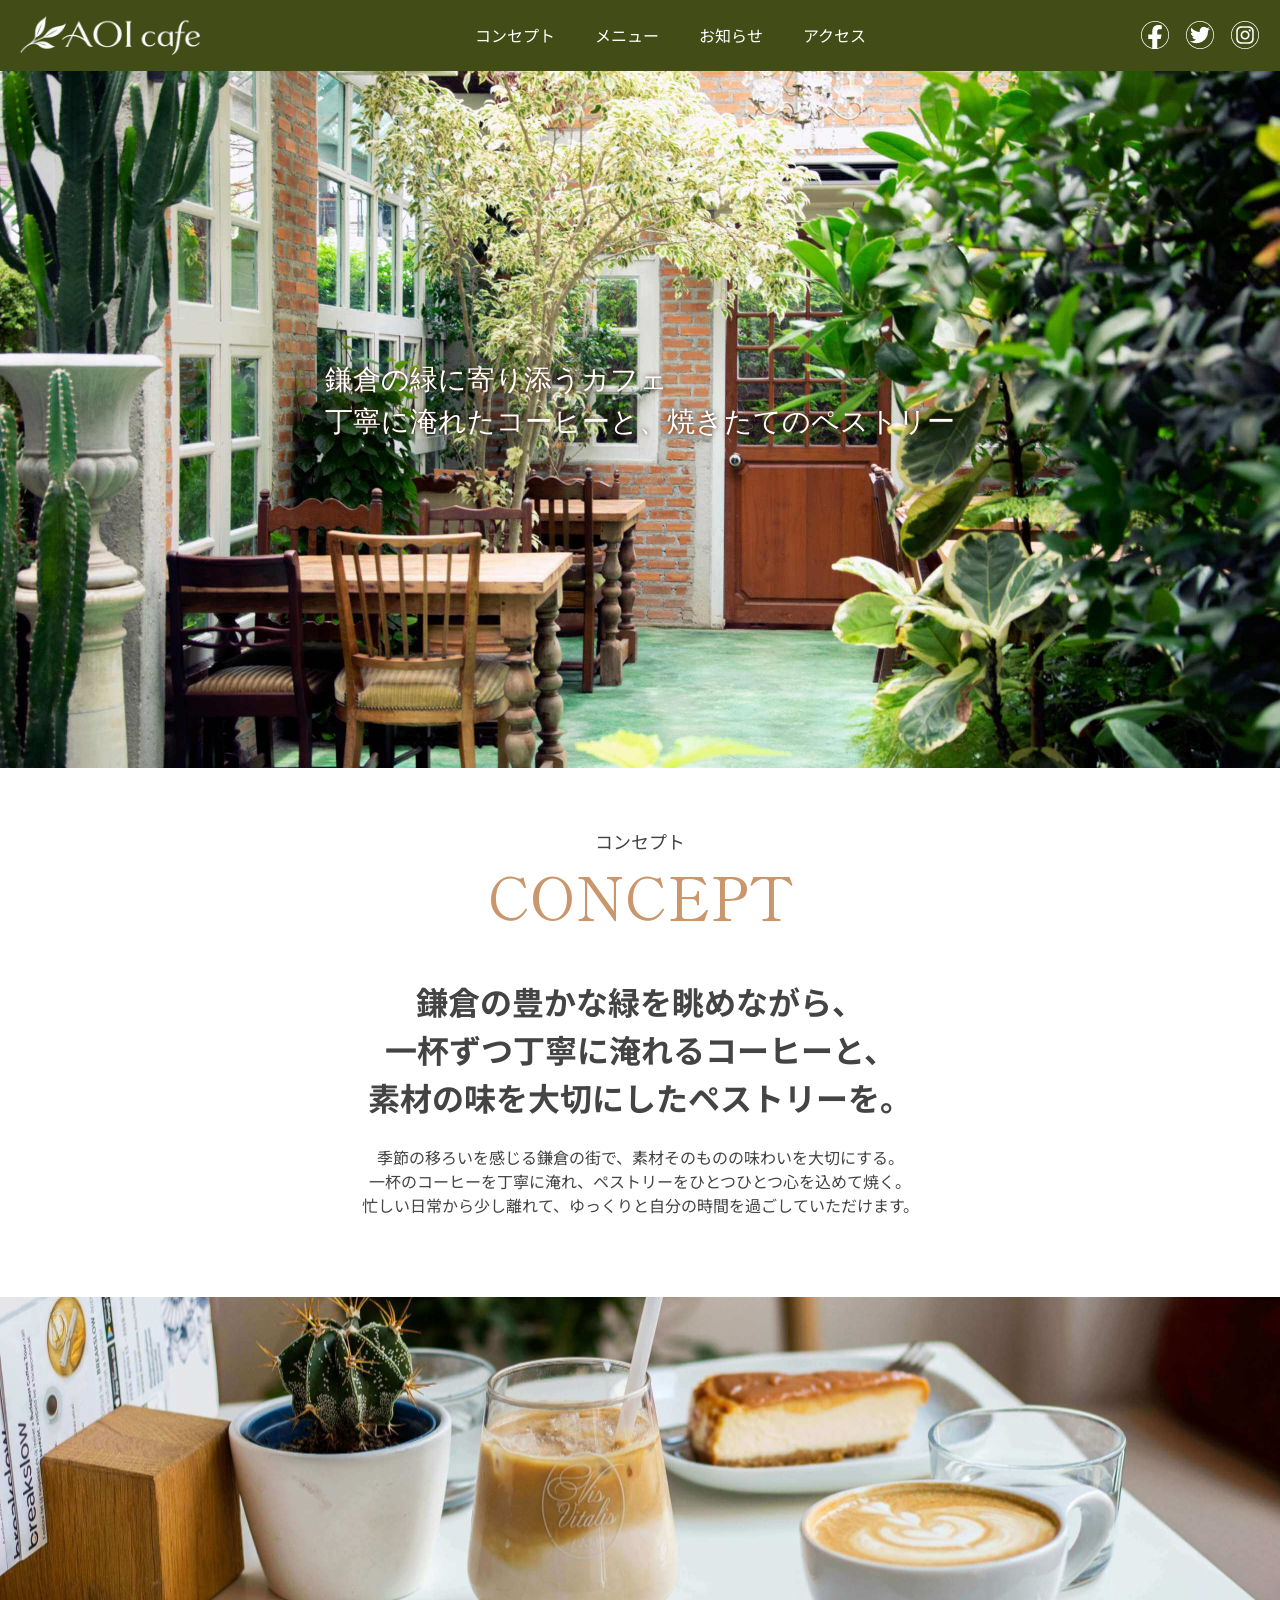
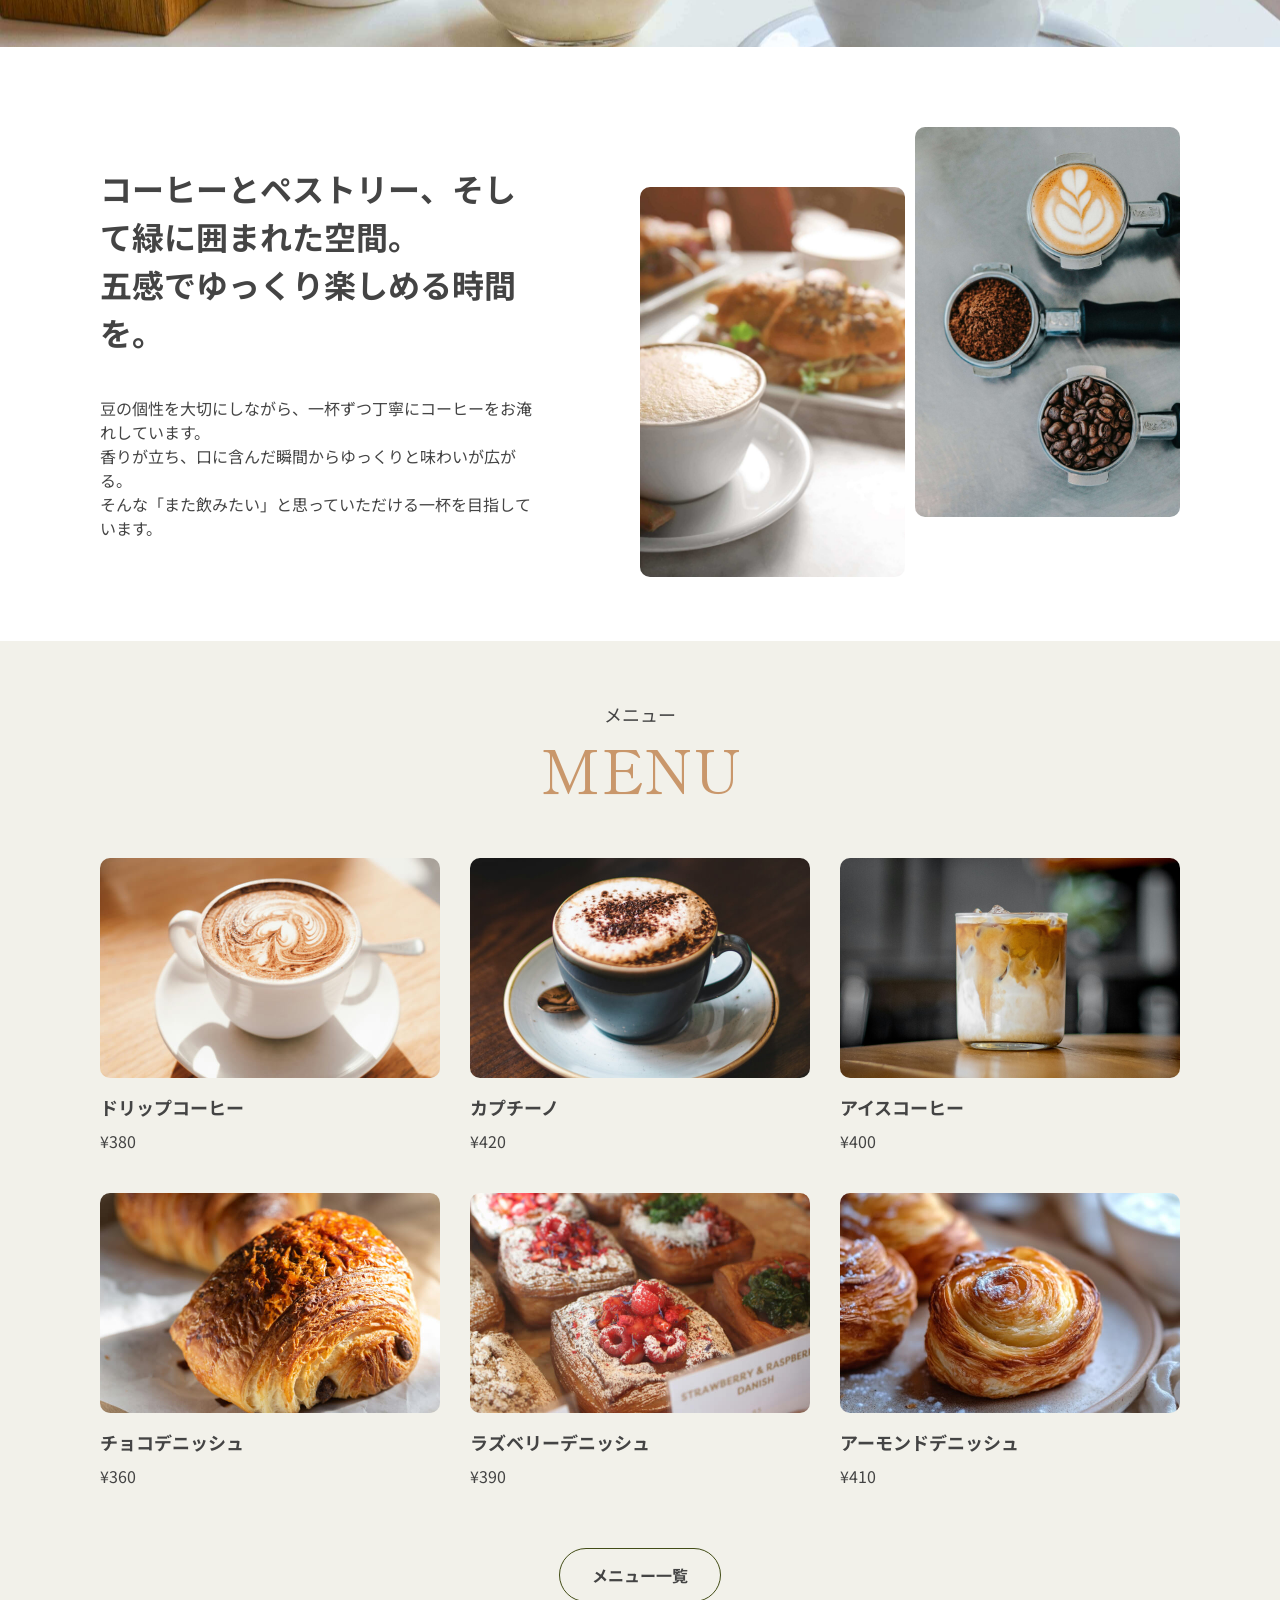
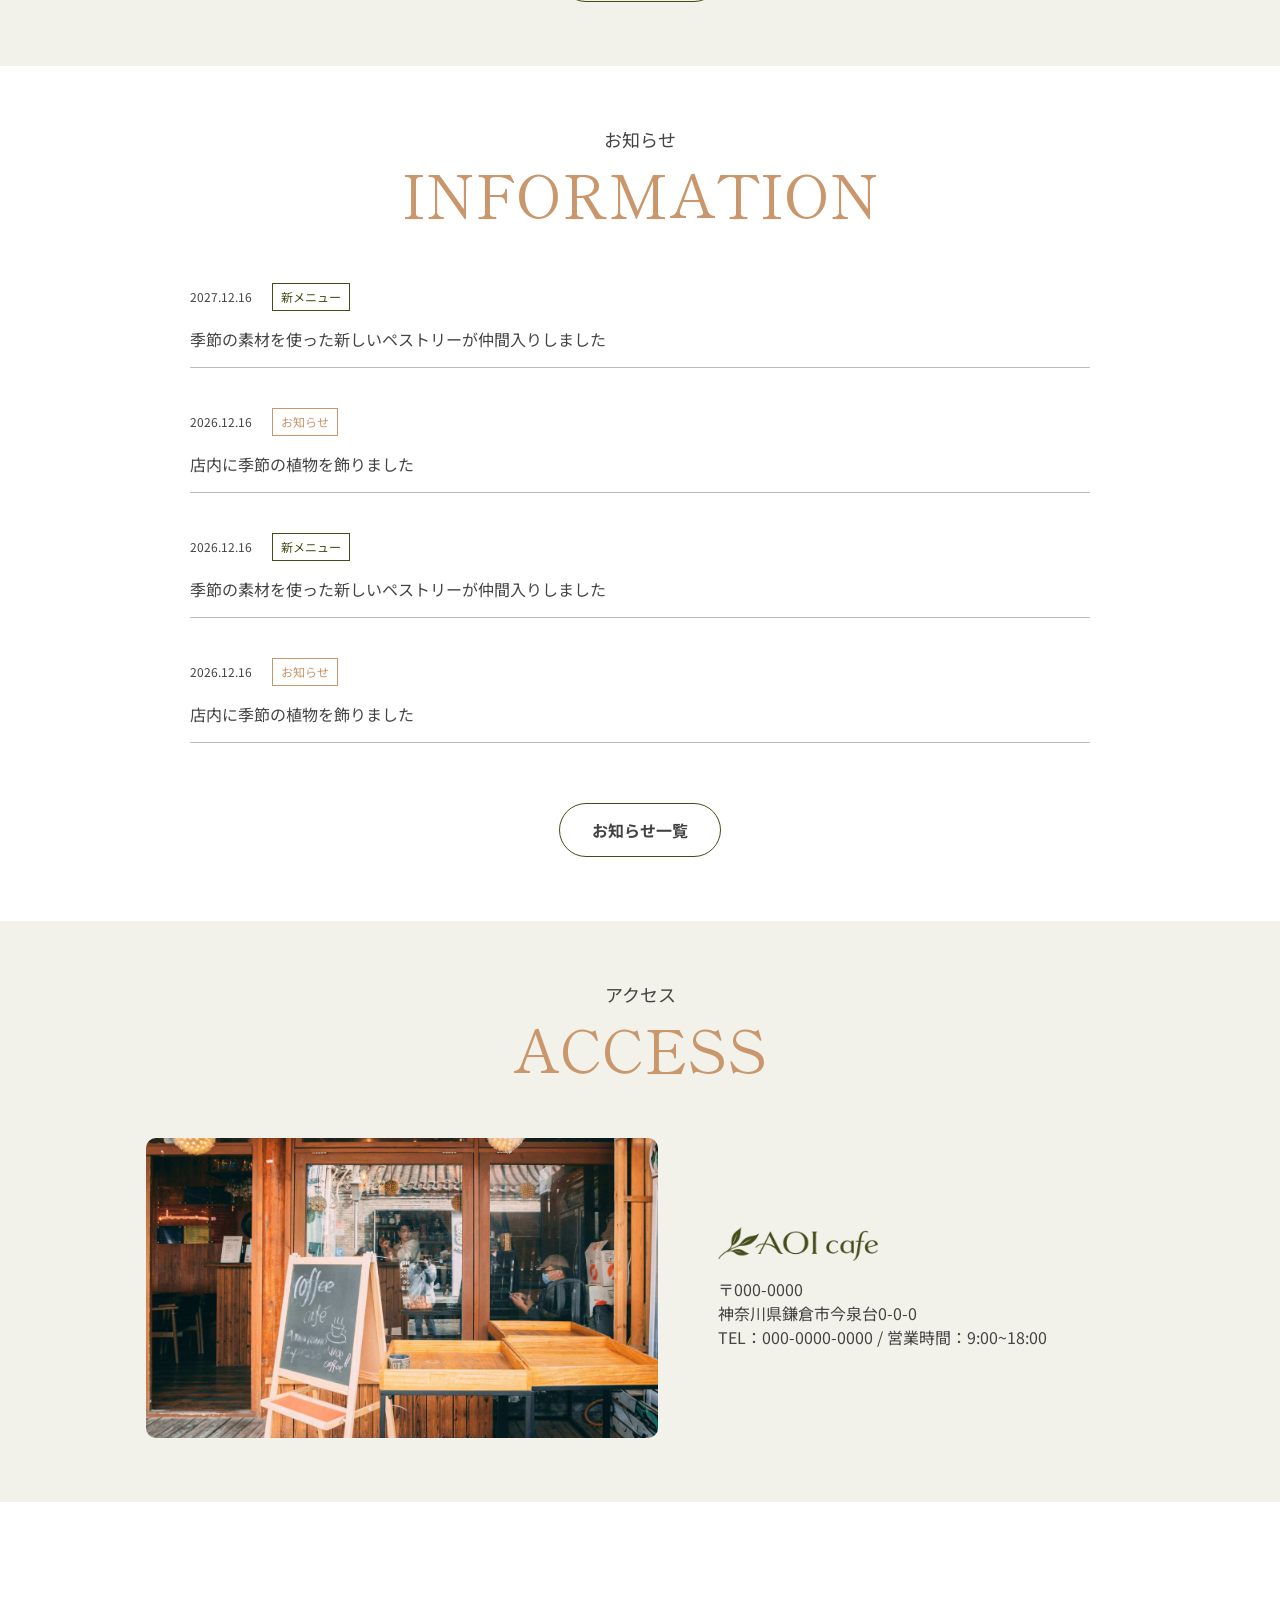
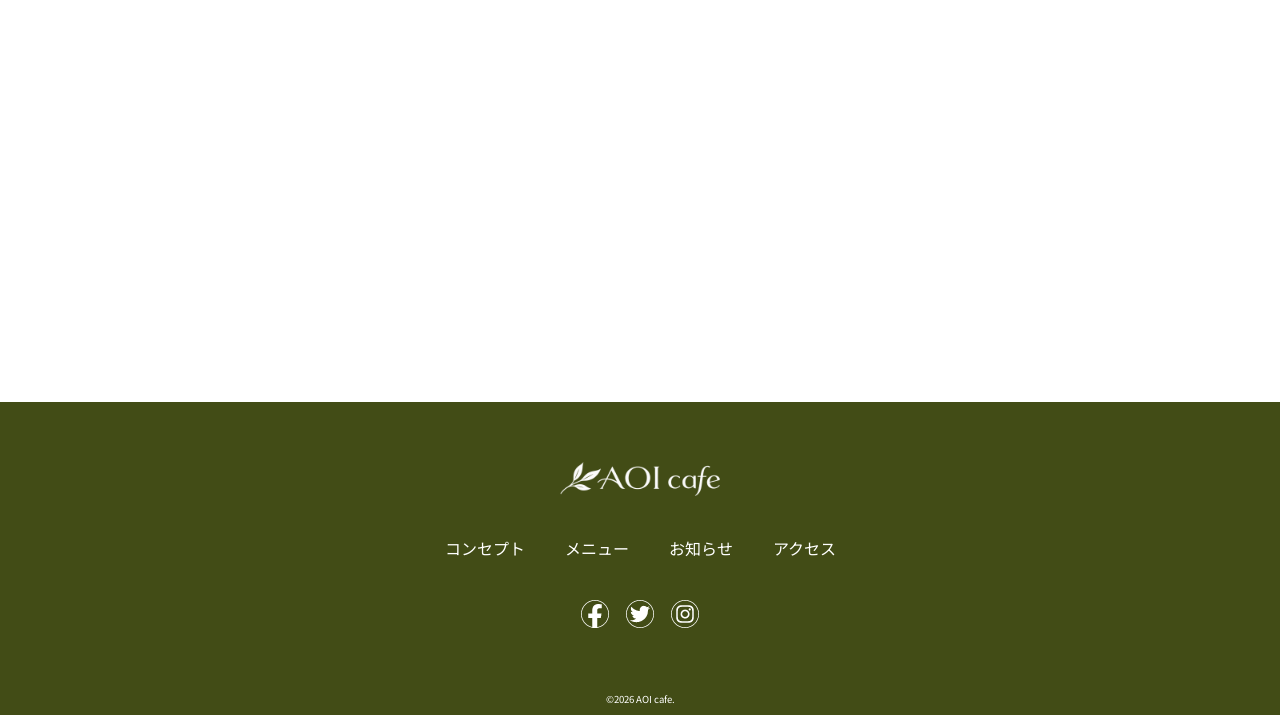
==== commit 96f21f1f: "セクションの余白指定を共通化" ====
--- a/index.html
+++ b/index.html
@@ -84,7 +84,7 @@
         <div class="kv-copy">鎌倉の緑に寄り添うカフェ<br>丁寧に淹れたコーヒーと、<br class="br-sp">焼きたてのペストリー</div>
     </div>
     <main class="main">
-        <section id="concept" class="concept section-wrap section-wrap--titled">
+        <section id="concept" class="concept section-wrap">
             <div class="section-inner">
                 <h2 class="section-ttl __concept">
                     <span class="section-ttl-ja">コンセプト</span>
@@ -120,7 +120,7 @@
                 </div>
             </div>
         </section>
-        <section id="menu" class="menu section-wrap section-wrap--titled">
+        <section id="menu" class="menu section-wrap">
             <div class="section-inner">
                 <h2 class="section-ttl __menu">
                     <span class="section-ttl-ja">メニュー</span>
@@ -187,7 +187,7 @@
                 </div>
             </div>
         </section>
-        <section class="info section-wrap section-wrap--titled">
+        <section class="info section-wrap">
             <div class="section-inner-s">
                 <h2 class="section-ttl __info">
                     <span class="section-ttl-ja">お知らせ</span>
@@ -220,7 +220,7 @@
                 </div>
             </div>
         </section>
-        <section id="access" class="access section-wrap section-wrap--titled">
+        <section id="access" class="access section-wrap">
             <div class="section-inner">
                 <h2 class="section-ttl __access">
                     <span class="section-ttl-ja">アクセス</span>
--- a/css/style.css
+++ b/css/style.css
@@ -20,18 +20,11 @@
 }
 /* section */
 .section-wrap {
-    padding: 80px 0;
-}
-/* Include the Japanese label in normal flow without shifting content. */
-.section-wrap--titled {
-    padding-top: calc(80px - 1.8rem);
+    padding: 64px 0;
 }
 @media screen and (max-width: 900px) {
     .section-wrap {
-        padding: 50px 0;
-    }
-    .section-wrap--titled {
-        padding-top: calc(50px - 1.8rem);
+        padding: 40px 0;
     }
 }
 .section-inner {
@@ -78,6 +71,23 @@
 .section-ttl-en {
     font: inherit;
     color: inherit;
+}
+/* Space only the content immediately following a section heading. */
+.section-wrap .section-ttl + .menu-wrap,
+.section-wrap .section-ttl + .info-wrap,
+.section-wrap .section-ttl + .access-content {
+    margin-top: 48px;
+}
+.section-wrap .section-ttl + .concept-copy {
+    margin-top: 40px;
+}
+@media screen and (max-width: 900px) {
+    .section-wrap .section-ttl + .menu-wrap,
+    .section-wrap .section-ttl + .info-wrap,
+    .section-wrap .section-ttl + .access-content,
+    .section-wrap .section-ttl + .concept-copy {
+        margin-top: 32px;
+    }
 }
 /* btn */
 .btn-box {
@@ -314,12 +324,10 @@
     text-align: center;
     font-weight: bold;
     font-size: 3.2rem;/*32px*/
-    margin-top: 40px;
 }
 @media screen and (max-width: 900px) {
     .concept-copy {
         font-size: 2.4rem;/*24px*/
-        margin-top: 30px;
     }
 }
 .concept-txt {
@@ -429,7 +437,6 @@
     display: flex;
     justify-content: space-between;
     flex-wrap: wrap;
-    margin-top: 60px;
 }
 @media screen and (max-width: 900px) {
     .menu-wrap {
@@ -437,11 +444,7 @@
         flex-wrap: nowrap;
         flex-direction: column;
         align-items: center;
-        margin-top: 40px;
-    }
-}
-.menu.__detail .menu-wrap {
-    margin-top: 0;
+    }
 }
 .menu-item {
     width: 32%;
@@ -476,12 +479,6 @@
     margin-top: 8px;
 }
 /* info */
-.info-wrap {
-    margin-top: 60px;
-}
-.info.__detail .info-wrap {
-    margin-top: 0;
-}
 .info-content {
     border-bottom: 1px solid #BCBCBC;
     padding-bottom: 16px;
@@ -590,12 +587,10 @@
     display: flex;
     justify-content: center;
     align-items: center;
-    margin-top: 60px;
 }
 @media screen and (max-width: 900px) {
     .access-content {
         flex-direction: column;
-        margin-top: 40px;
     }
 }
 .access-img-box {
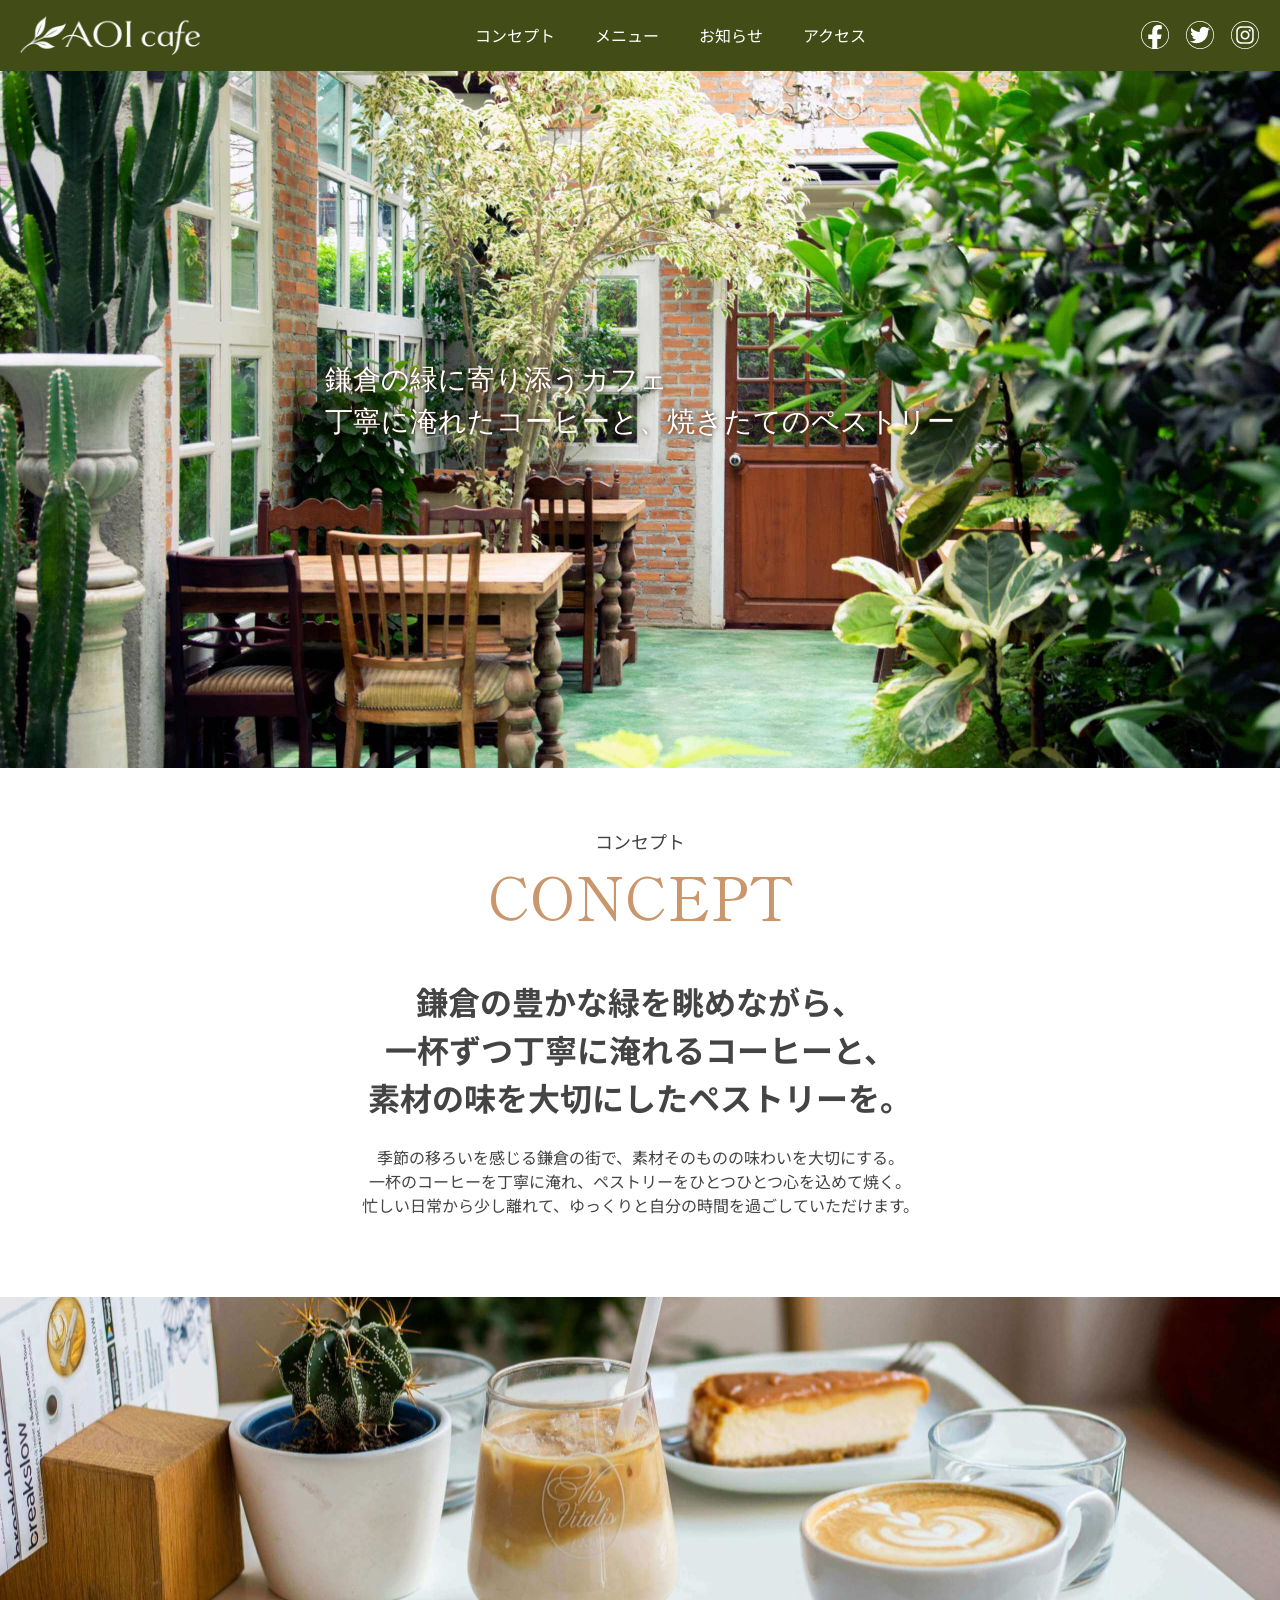
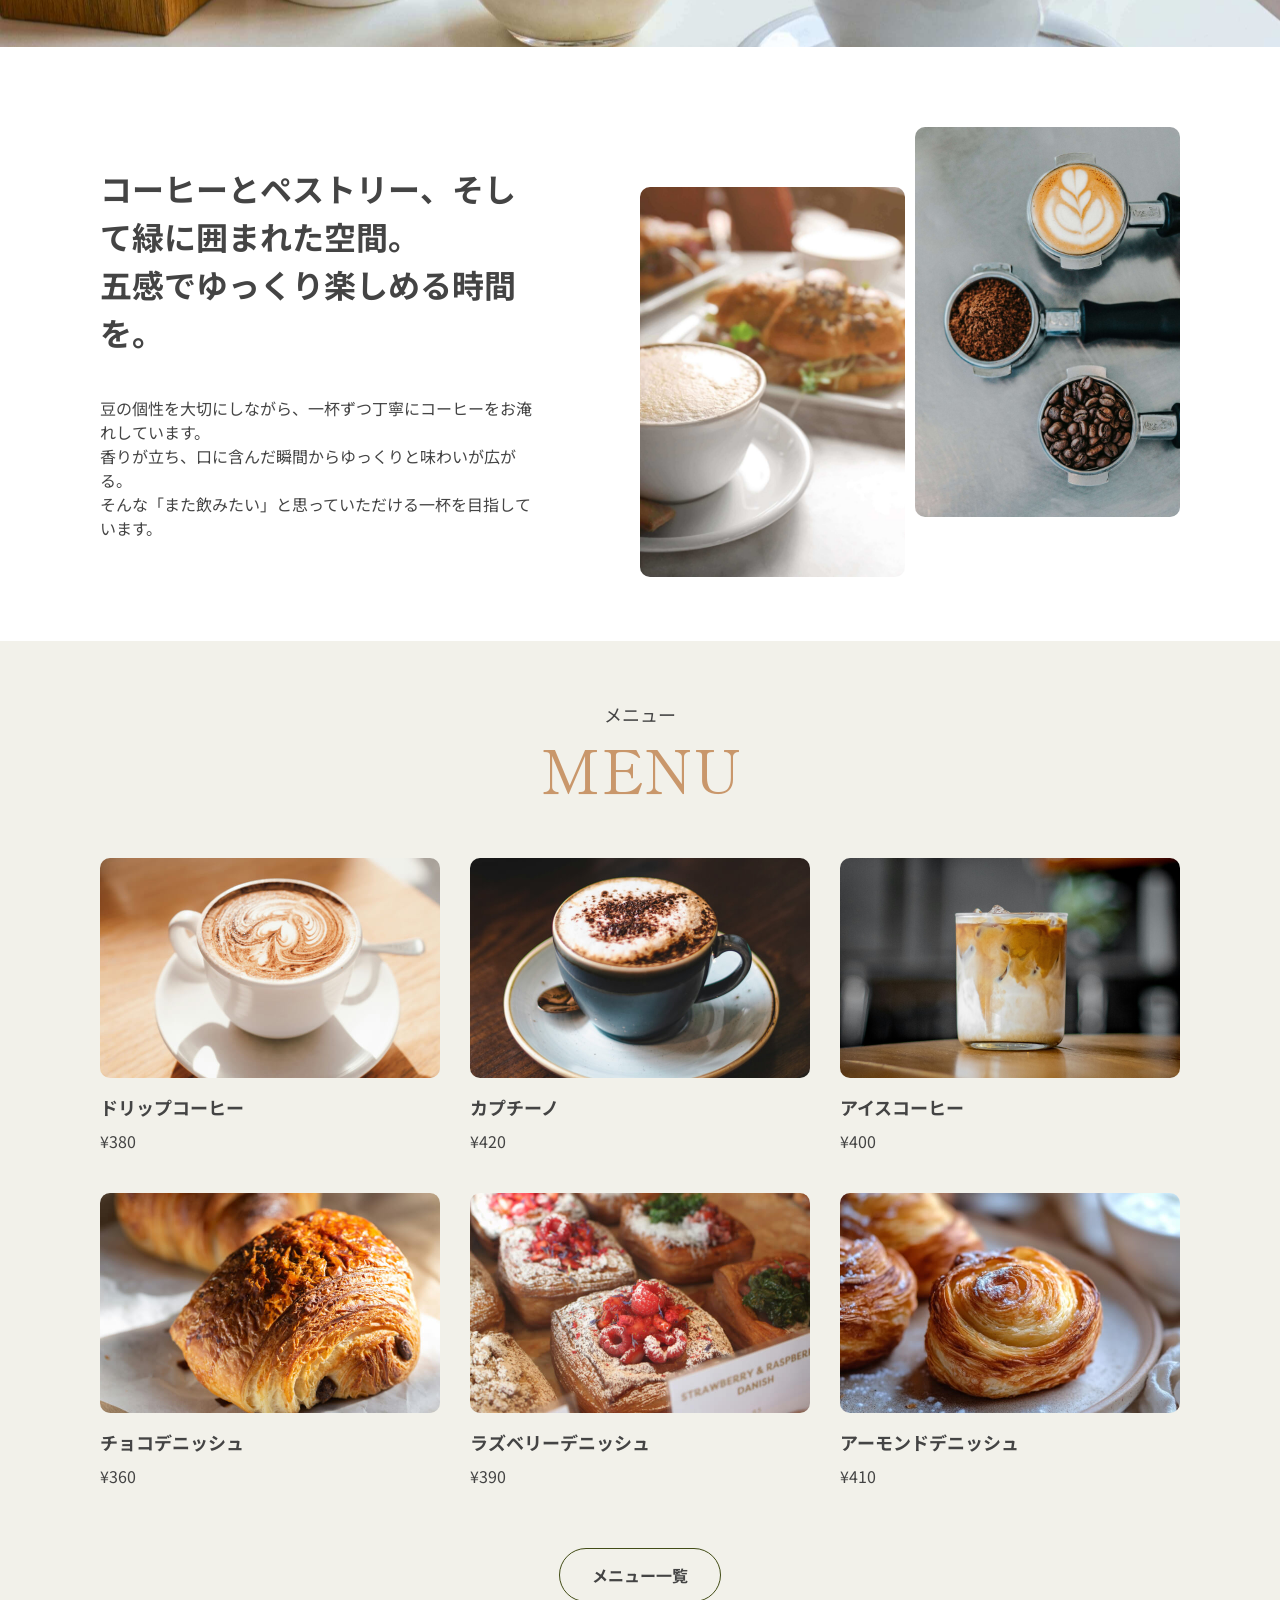
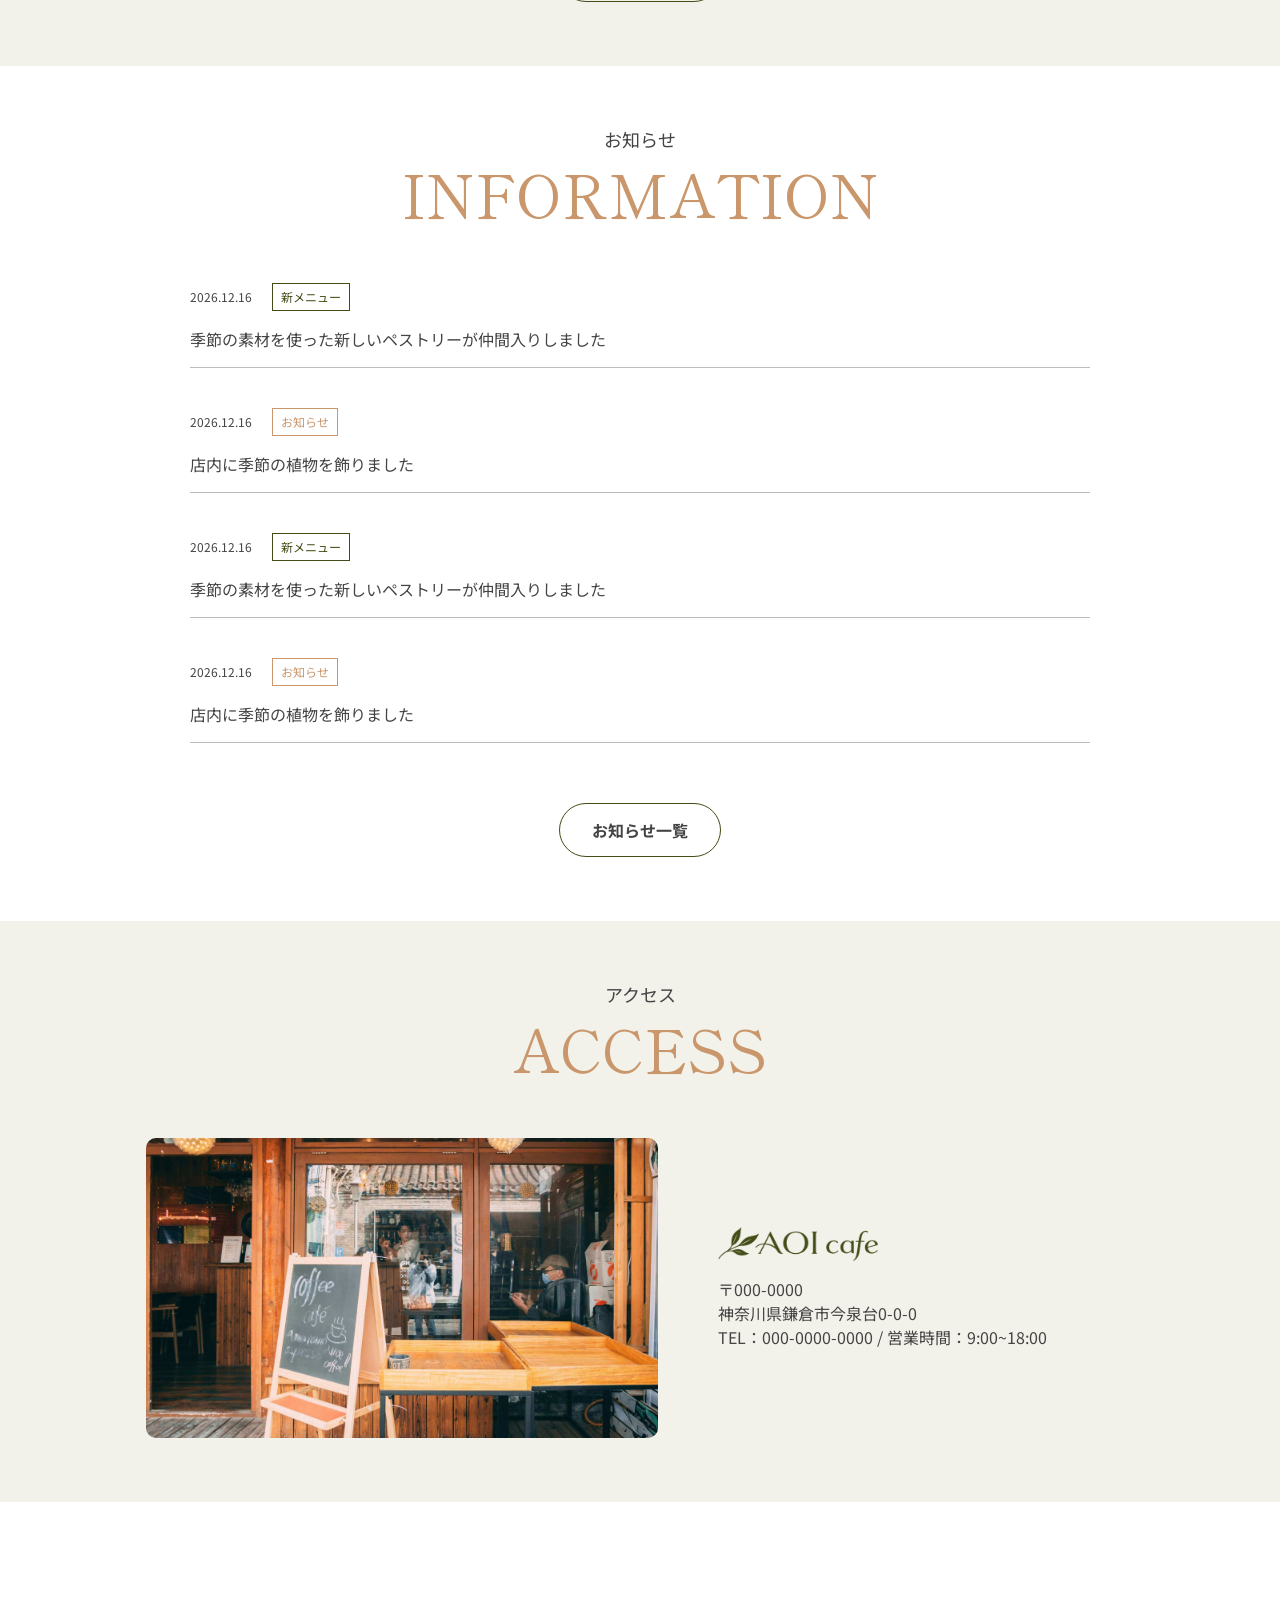
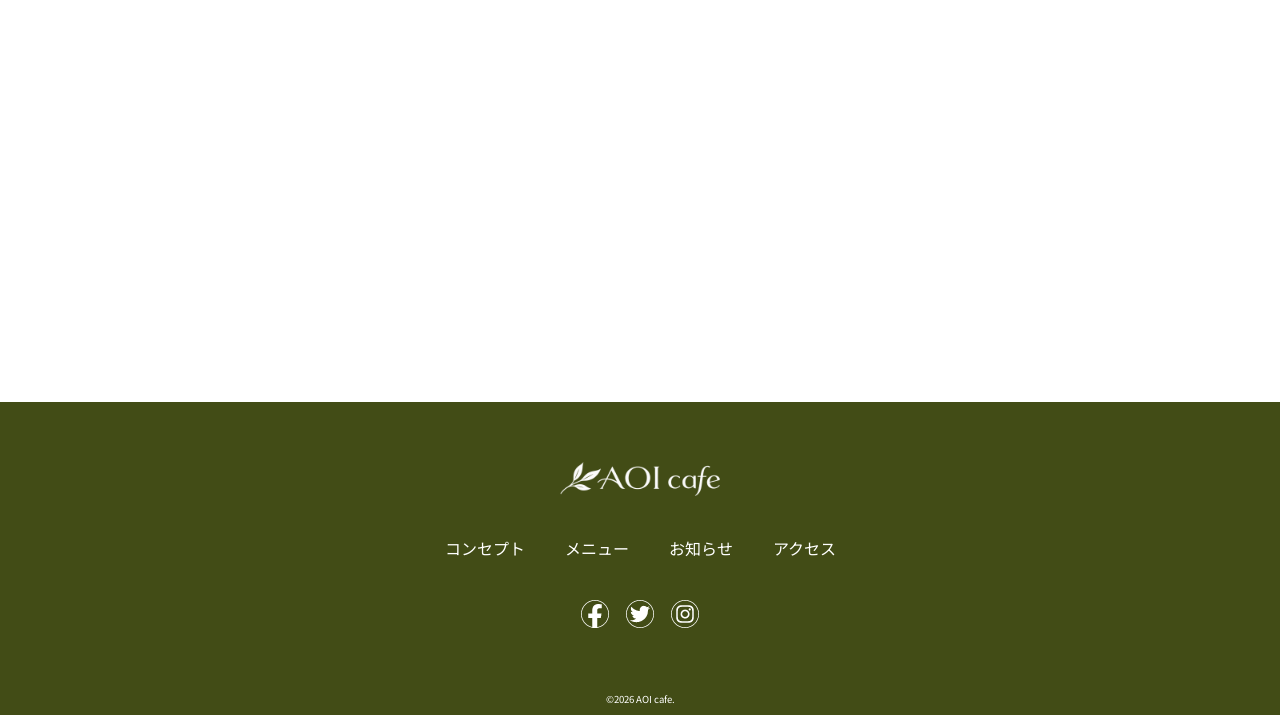
==== commit 34a014ec: "画像のalt属性と未設定リンクを修正" ====
--- a/index.html
+++ b/index.html
@@ -15,7 +15,7 @@
     <header class="header">
         <h1 class="header-logo">
             <a href="index.html" class="header-link">
-                <img src="img/logo.png" alt="">
+                <img src="img/logo.png" alt="AOI cafe">
             </a>
         </h1>
         <nav class="header-nav">
@@ -37,18 +37,18 @@
         <div class="icon">
             <ul class="icon-list">
                 <li class="icon-item">
-                    <a href="" class="icon-link">
-                        <img src="img/facebook_icon.png" alt="">
-                    </a>
-                </li>
-                <li class="icon-item">
-                    <a href="" class="icon-link">
-                        <img src="img/twitter_icon.png" alt="">
-                    </a>
-                </li>
-                <li class="icon-item">
-                    <a href="" class="icon-link">
-                        <img src="img/instagram_icon.png" alt="">
+                    <a class="icon-link">
+                        <img src="img/facebook_icon.png" alt="Facebook">
+                    </a>
+                </li>
+                <li class="icon-item">
+                    <a class="icon-link">
+                        <img src="img/twitter_icon.png" alt="Twitter">
+                    </a>
+                </li>
+                <li class="icon-item">
+                    <a class="icon-link">
+                        <img src="img/instagram_icon.png" alt="Instagram">
                     </a>
                 </li>
             </ul>
@@ -195,14 +195,14 @@
                 </h2>
                 <ul class="info-wrap">
                     <li class="info-content">
-                        <span class="info-date">2027.12.16</span>
+                        <span class="info-date">2026.12.16</span>
                         <span class="info-icon __info-icon-new">新メニュー</span>
                         <p class="info-txt"><a class="info-link" href="info-single.html">季節の素材を使った新しいペストリーが仲間入りしました</a></p>
                     </li>
                     <li class="info-content">
                         <span class="info-date">2026.12.16</span>
                         <span class="info-icon __info-icon-info">お知らせ</span>
-                        <p class="info-txt"><a class="info-link" href="">店内に季節の植物を飾りました</a></p>
+                        <p class="info-txt"><span class="info-link">店内に季節の植物を飾りました</span></p>
                     </li>
                     <li class="info-content">
                         <span class="info-date">2026.12.16</span>
@@ -212,7 +212,7 @@
                     <li class="info-content">
                         <span class="info-date">2026.12.16</span>
                         <span class="info-icon __info-icon-info">お知らせ</span>
-                        <p class="info-txt"><a class="info-link" href="">店内に季節の植物を飾りました</a></p>
+                        <p class="info-txt"><span class="info-link">店内に季節の植物を飾りました</span></p>
                     </li>
                 </ul>
                 <div class="btn-box">
@@ -232,7 +232,7 @@
                     </div>
                     <div class="access-info">
                         <div class="access-logo">
-                            <img src="img/logo-black.png" alt="">
+                            <img src="img/logo-black.png" alt="AOI cafe">
                         </div>
                         <p class="access-txt">
                             〒000-0000</p>
@@ -248,7 +248,7 @@
     </main>
     <footer class="footer">
         <div class="footer-logo-box">
-            <img class="footer-logo" src="img/logo.png" alt="">
+            <img class="footer-logo" src="img/logo.png" alt="AOI cafe">
         </div>
         <ul class="footer-nav-list">
             <li class="footer-nav-item">
@@ -267,18 +267,18 @@
         <div class="icon">
             <ul class="icon-list">
                 <li class="icon-item">
-                    <a href="" class="icon-link">
-                        <img src="img/facebook_icon.png" alt="">
-                    </a>
-                </li>
-                <li class="icon-item">
-                    <a href="" class="icon-link">
-                        <img src="img/twitter_icon.png" alt="">
-                    </a>
-                </li>
-                <li class="icon-item">
-                    <a href="" class="icon-link">
-                        <img src="img/instagram_icon.png" alt="">
+                    <a class="icon-link">
+                        <img src="img/facebook_icon.png" alt="Facebook">
+                    </a>
+                </li>
+                <li class="icon-item">
+                    <a class="icon-link">
+                        <img src="img/twitter_icon.png" alt="Twitter">
+                    </a>
+                </li>
+                <li class="icon-item">
+                    <a class="icon-link">
+                        <img src="img/instagram_icon.png" alt="Instagram">
                     </a>
                 </li>
             </ul>
--- a/css/style.css
+++ b/css/style.css
@@ -450,7 +450,7 @@
     width: 32%;
     max-width: 340px;
 }
-@media screen and (max-width: 767px) {/*スマホのみ*/
+@media screen and (max-width: 900px) {
     .menu-item {
         width: 100%;
     }
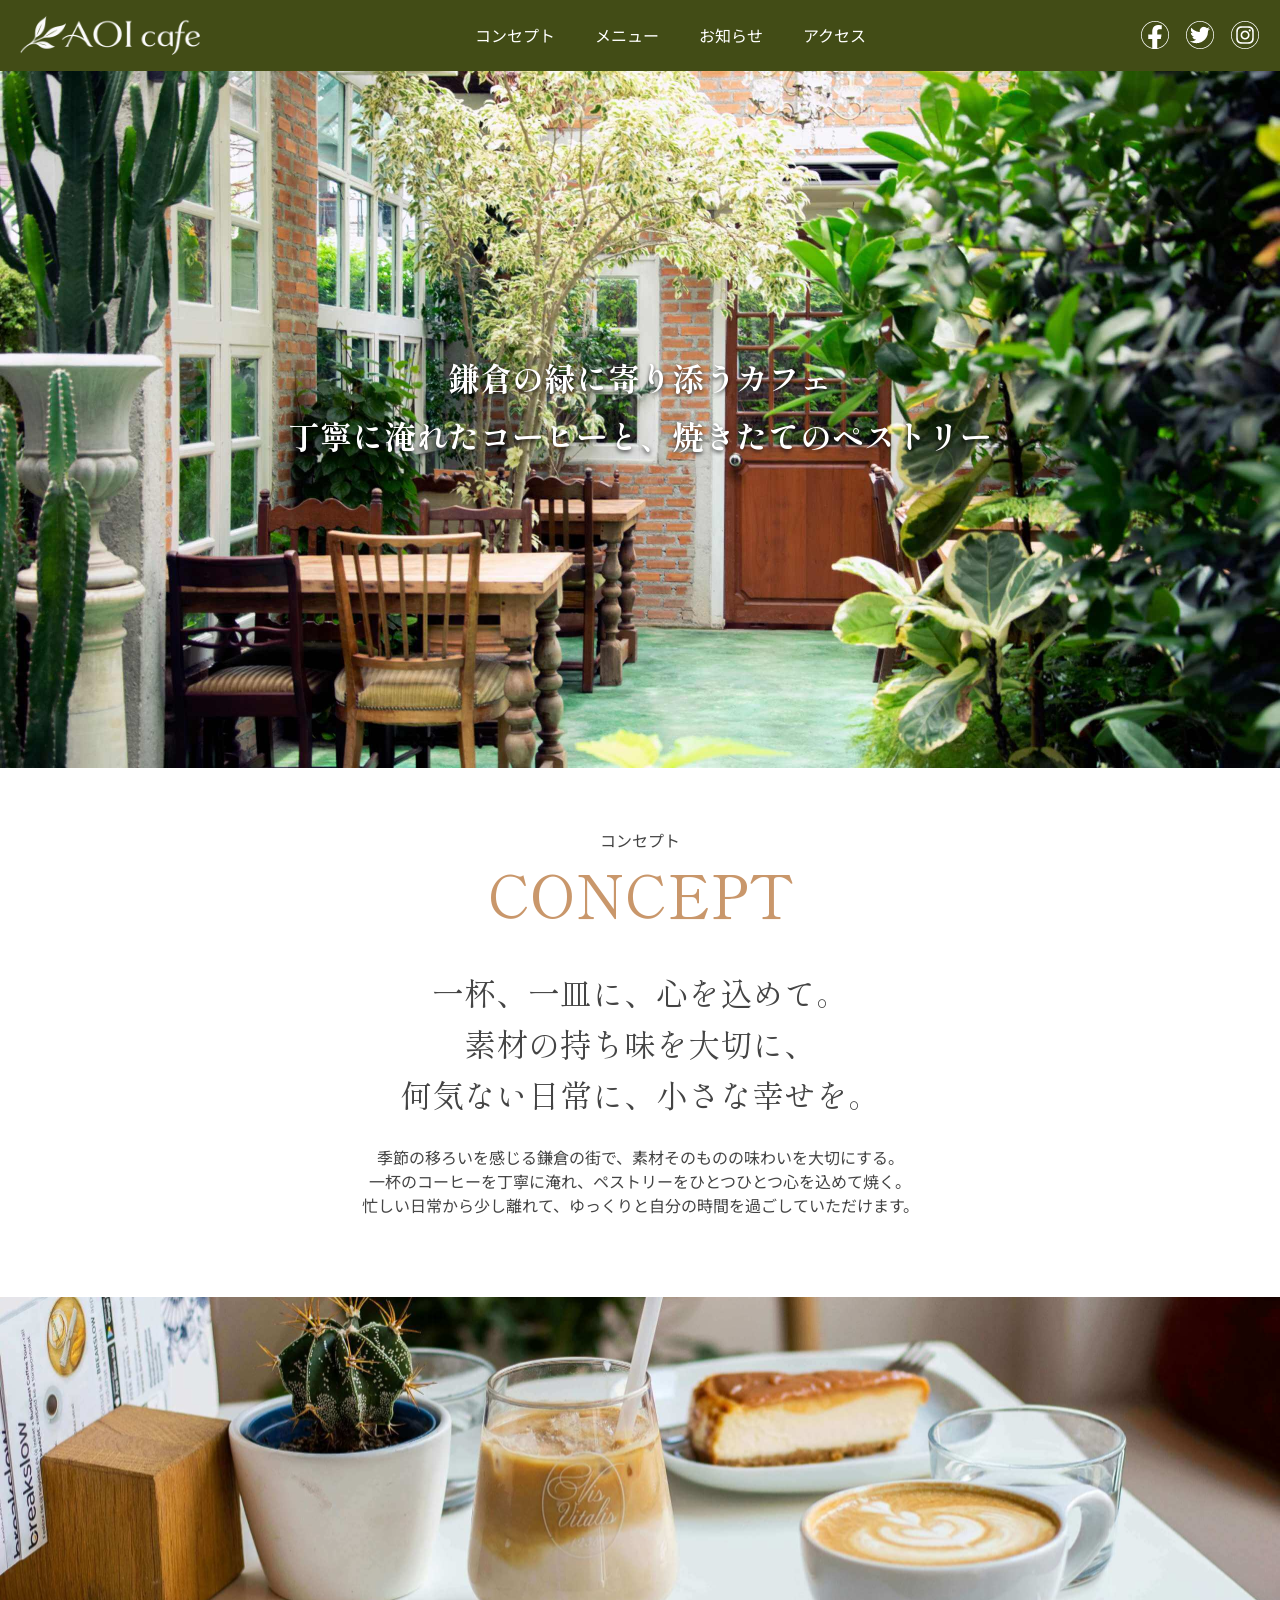
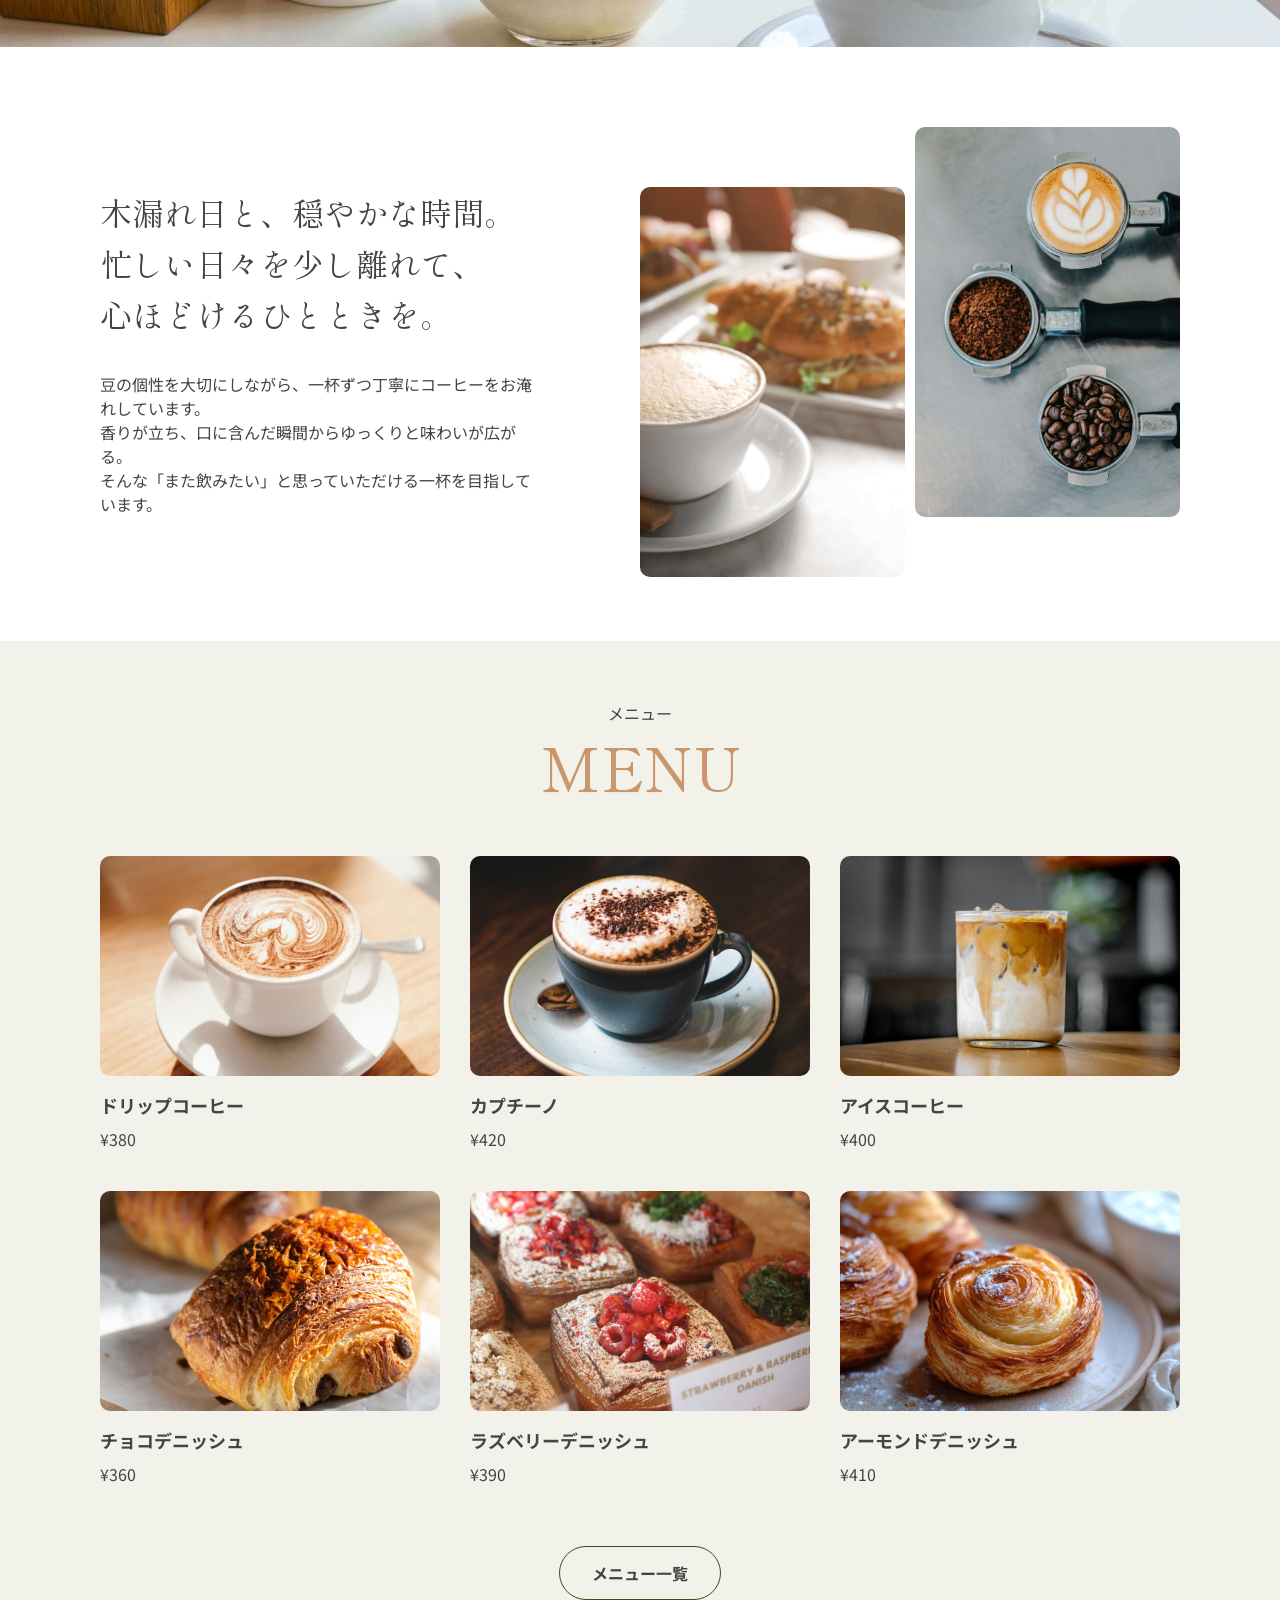
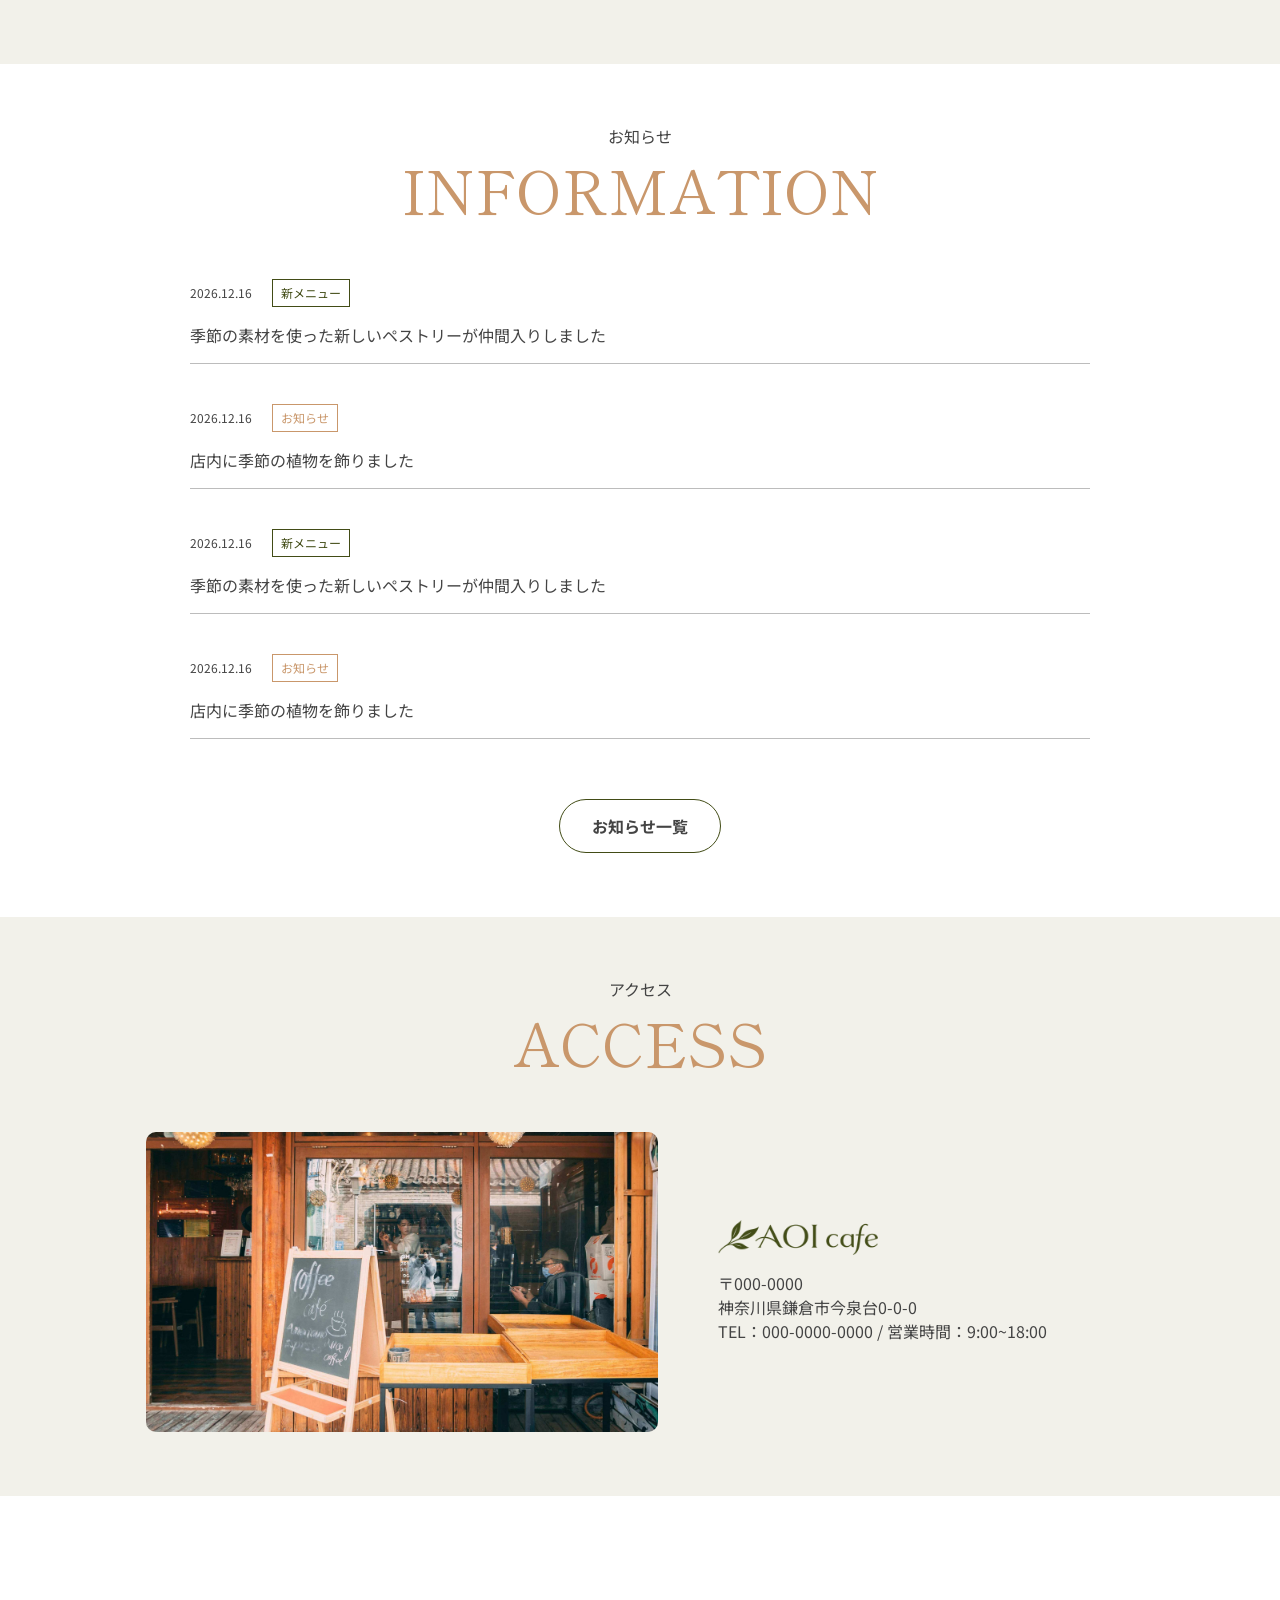
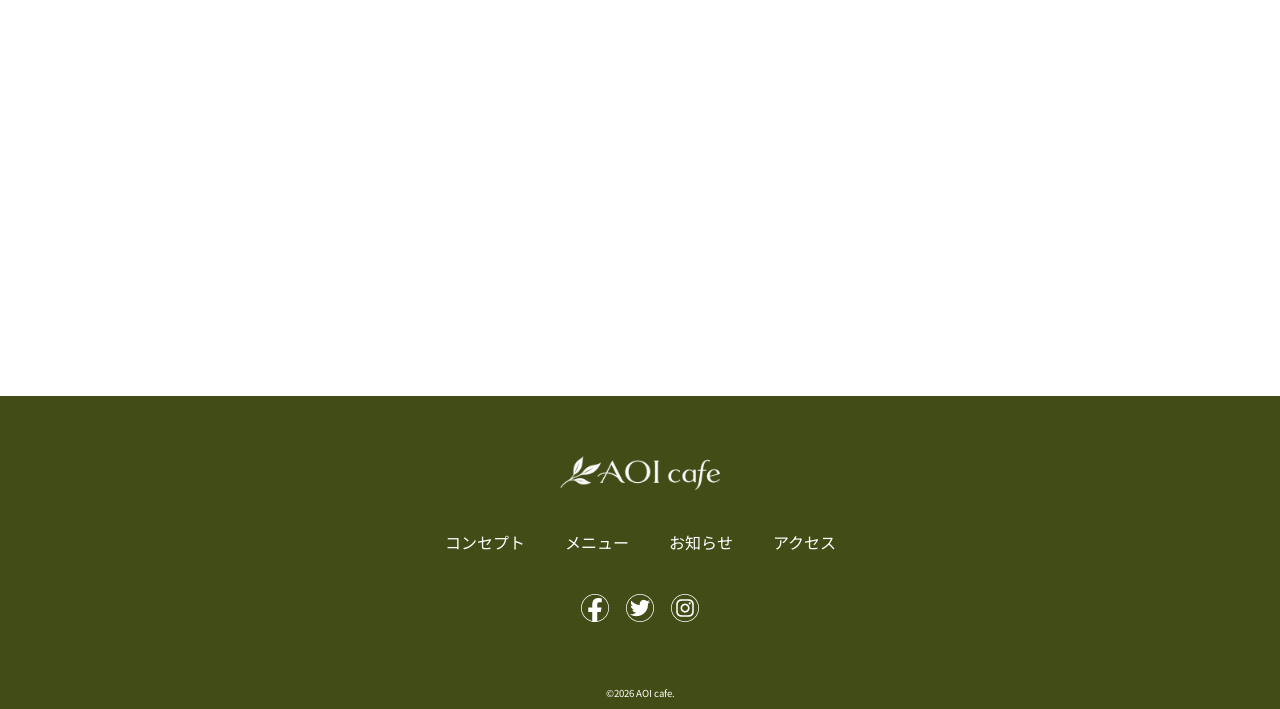
==== commit d41b4aa6: "トップページのコピーとレスポンシブ表示を調整" ====
--- a/index.html
+++ b/index.html
@@ -90,9 +90,9 @@
                     <span class="section-ttl-ja">コンセプト</span>
                     <span class="section-ttl-en">CONCEPT</span>
                 </h2>
-                <p class="concept-copy">鎌倉の豊かな緑を眺めながら、<br>
-一杯ずつ丁寧に淹れるコーヒーと、<br>
-素材の味を大切にしたペストリーを。</p>
+                <p class="concept-copy">一杯、一皿に、心を込めて。<br>
+素材の持ち味を大切に、<br>
+何気ない日常に、小さな幸せを。</p>
                 <p class="concept-txt">季節の移ろいを感じる鎌倉の街で、<br class="br-sp">素材そのものの味わいを大切にする。<br>
 一杯のコーヒーを丁寧に淹れ、<br class="br-sp">ペストリーをひとつひとつ心を込めて焼く。<br>
 忙しい日常から少し離れて、<br class="br-sp">ゆっくりと自分の時間を過ごしていただけます。</p>
@@ -103,8 +103,7 @@
             <div class="section-inner">
                 <div class="concept-detail">
                     <div class="concept-detail-content">
-                        <p class="concept-detail-copy">コーヒーとペストリー、そして緑に囲まれた空間。<br>
-五感でゆっくり楽しめる時間を。</p>
+                        <p class="concept-detail-copy">木漏れ日と、穏やかな時間。<br>忙しい日々を少し離れて、<br class="br-pc">心ほどけるひとときを。</p>
                         <p class="concept-detail-txt">豆の個性を大切にしながら、一杯ずつ丁寧にコーヒーをお淹れしています。<br>
 香りが立ち、口に含んだ瞬間からゆっくりと味わいが広がる。<br>
 そんな「また飲みたい」と思っていただける一杯を目指しています。</p>
--- a/css/style.css
+++ b/css/style.css
@@ -8,14 +8,22 @@
     font-size: 1.6rem;/*16px*/
     color: #444;
 }
-/* パソコンでは改行を消す */
+/* 900px以下で改行を表示（メインコピー用） */
 .br-sp {
     display: none;
 }
-/* スマホ,タブレットでは改行タグを表示する */
 @media screen and (max-width: 900px) {
     .br-sp {
     display: inline;
+    }
+}
+/* 960px以下で改行を非表示（コンセプト詳細コピー用） */
+.br-pc {
+    display: inline;
+}
+@media screen and (max-width: 960px) {
+    .br-pc {
+    display: none;
     }
 }
 /* section */
@@ -64,7 +72,7 @@
 }
 .section-ttl-ja {
     font-family: "Noto Sans JP", sans-serif;
-    font-size: 1.8rem;/*18px*/
+    font-size: 1.6rem;/*16px*/
     color: #444;
     line-height: 1;
 }
@@ -79,7 +87,7 @@
     margin-top: 48px;
 }
 .section-wrap .section-ttl + .concept-copy {
-    margin-top: 40px;
+    margin-top: 32px;
 }
 @media screen and (max-width: 900px) {
     .section-wrap .section-ttl + .menu-wrap,
@@ -117,20 +125,12 @@
     justify-content: space-between;
     align-items: center;
     color: #fff;
-    width: 100%;/*90*/
+    width: 100%;
     position: absolute;
-    top: 0;/*40*/
+    top: 0;
     background-color: #424c16;
-    /*left: 5%;*/
     padding: 16px 20px;
     z-index: 100;
-}
-@media screen and (max-width: 900px) {
-    .header {
-        /*width: 94%;
-        top: 10px;
-        left: 3%;*/
-    }
 }
 .header-logo {
     width: 180px;
@@ -294,8 +294,12 @@
 }
 .kv-copy {
     font-family: "Noto Serif JP", serif;
-    font-size: 2.8rem;
-    text-shadow: 0px 0px 5px rgba(67, 36, 16, 1);
+    font-size: 3.2rem;
+    font-weight: 700;
+    font-family: "Shippori Mincho", serif;
+    text-align: center;
+    line-height: 1.8;
+    text-shadow: 0 2px 4px rgba(0, 0, 0, 0.75);
 }
 @media screen and (max-width: 900px) {
     .kv-copy {
@@ -322,8 +326,10 @@
 /* concept */
 .concept-copy {
     text-align: center;
-    font-weight: bold;
+    font-weight: 400;
+    font-family: "Shippori Mincho", serif;
     font-size: 3.2rem;/*32px*/
+    line-height: 1.6;
 }
 @media screen and (max-width: 900px) {
     .concept-copy {
@@ -354,21 +360,21 @@
     align-items: center;
     margin-top: 80px;
 }
+@media screen and (max-width: 960px) {
+    .concept-detail {
+        flex-direction: column;
+    }
+}
 @media screen and (max-width: 900px) {
     .concept-detail {
         margin-top: 40px;
-    }
-}
-@media screen and (max-width: 900px) {
-    .concept-detail {
-        flex-direction: column;
     }
 }
 .concept-detail-content {
     max-width: 450px;
     width: 41%;
 }
-@media screen and (max-width: 900px) {
+@media screen and (max-width: 960px) {
     .concept-detail-content {
         max-width: max-content;
         width: 100%;
@@ -376,8 +382,15 @@
 }
 .concept-detail-copy {
     text-align: left;
-    font-weight: bold;
+    font-weight: 400;
+    font-family: "Shippori Mincho", serif;
     font-size: 3.2rem;/*32px*/
+    line-height: 1.6;
+}
+@media screen and (max-width: 1200px) {
+    .concept-detail-copy {
+        font-size: 2.6rem;/*26px*/
+    }
 }
 @media screen and (max-width: 900px) {
     .concept-detail-copy {
@@ -386,17 +399,16 @@
 }
 .concept-detail-txt {
     text-align: left;
-    margin-top: 40px;
+    margin-top: 32px;
 }
 .concept-detail-img-wrap {
-    /*position: relative;*/
     max-width: 580px;
     width: 50%;
     max-height: 450px;
     display: flex;
     justify-content: space-between;
 }
-@media screen and (max-width: 900px) {
+@media screen and (max-width: 960px) {
     .concept-detail-img-wrap {
         justify-content: center;
         width: 100%;
@@ -410,12 +422,11 @@
     max-height: 390px;
     margin-top: 60px;
 }
-@media screen and (max-width: 900px) {
+@media screen and (max-width: 960px) {
     .concept-detail-img-box {
         max-width: 48%;
         width: 100%;
         max-height: 60%;
-        /*margin-top: 60px;*/
     }
 }
 .concept-detail-img-box + .concept-detail-img-box {
@@ -646,8 +657,6 @@
         margin-left: 24px;
     }
 }
-.footer-nav-link {
-}
 .footer .icon-list {
     justify-content: center;
 }
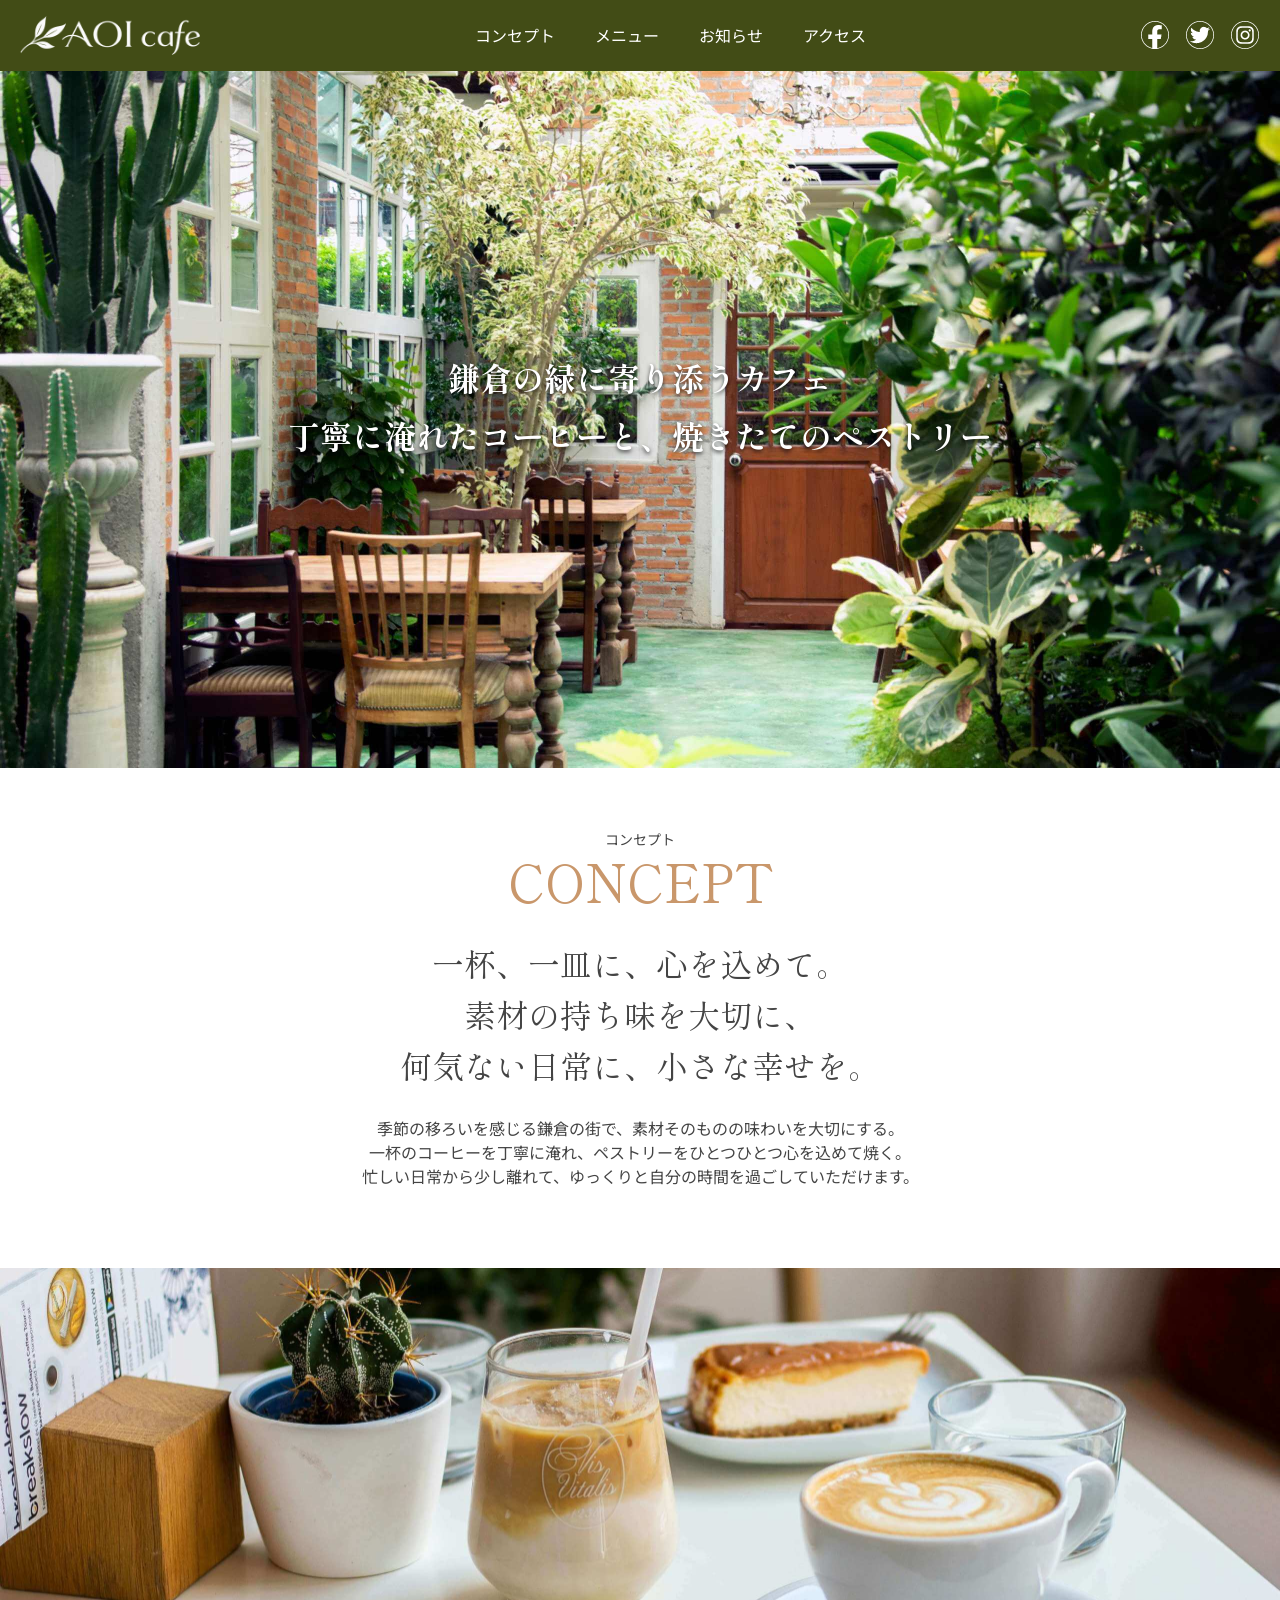
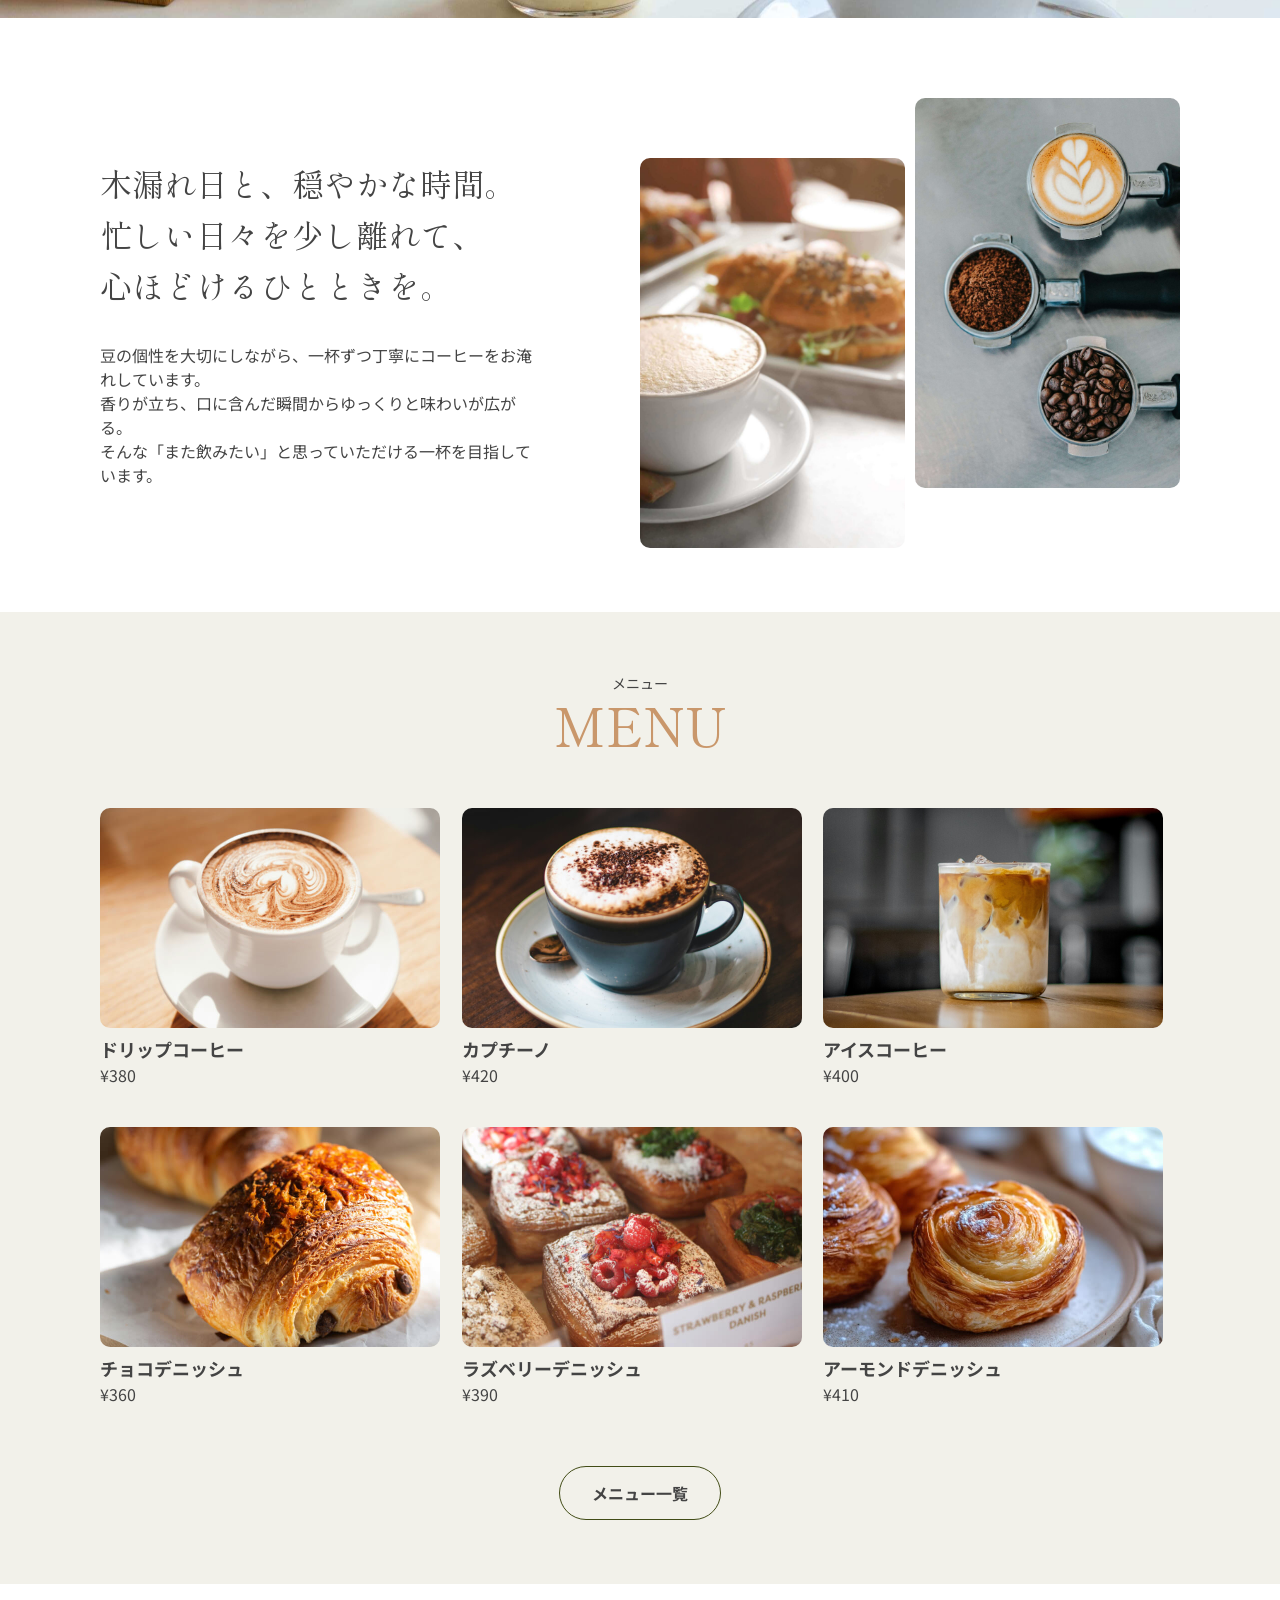
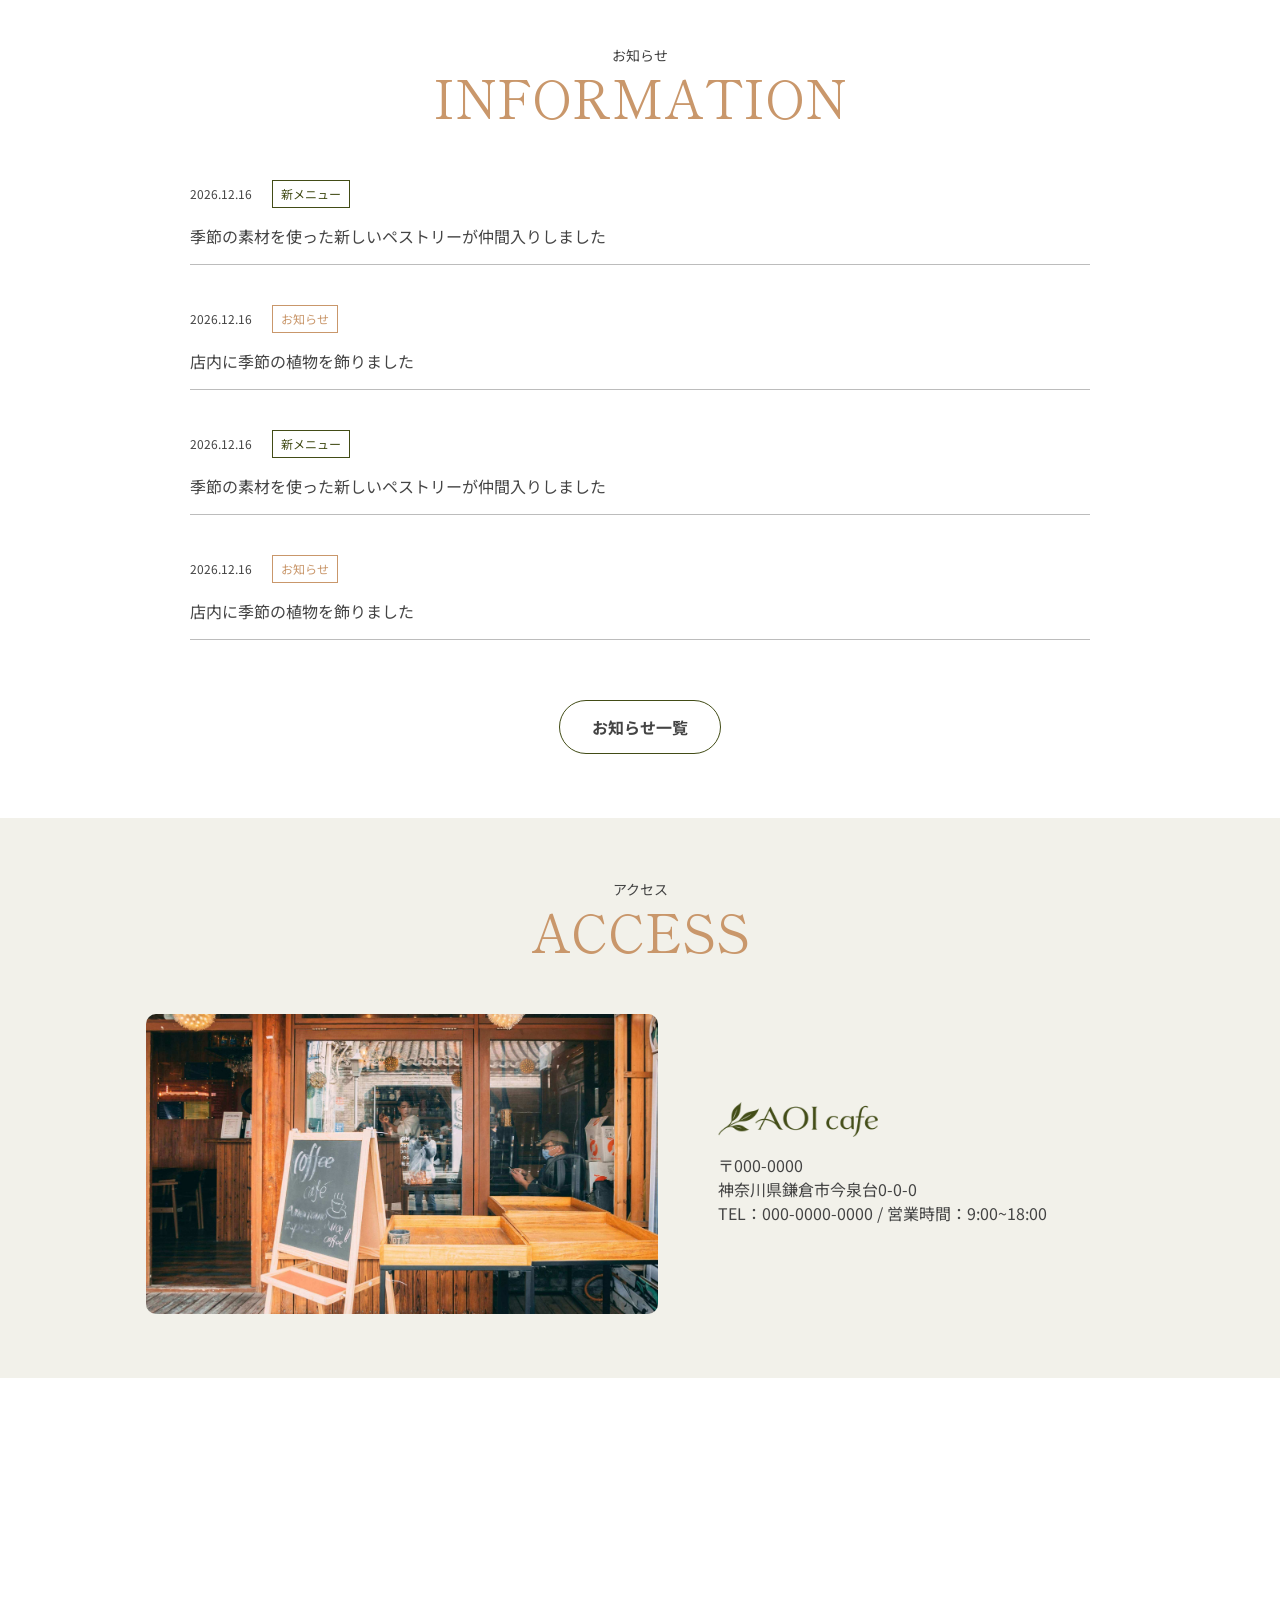
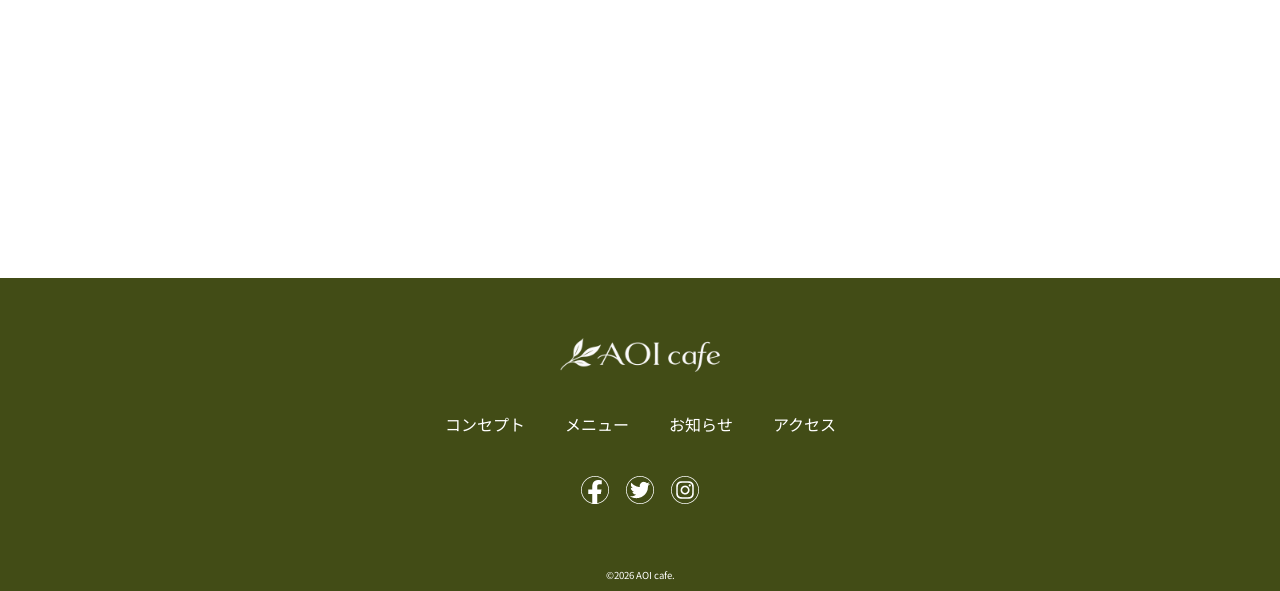
==== commit 44ffd48f: "メニュー一覧のHTML構造とレイアウトを整理" ====
--- a/index.html
+++ b/index.html
@@ -8,7 +8,7 @@
     <link rel="stylesheet" href="css/reset.css">
     <link rel="preconnect" href="https://fonts.googleapis.com">
     <link rel="preconnect" href="https://fonts.gstatic.com" crossorigin>
-    <link href="https://fonts.googleapis.com/css2?family=Noto+Sans+JP:wght@100..900&family=Shippori+Mincho&display=swap" rel="stylesheet">
+    <link href="https://fonts.googleapis.com/css2?family=Noto+Sans+JP:wght@100..900&family=Shippori+Mincho:wght@400;700&display=swap" rel="stylesheet">
     <link rel="stylesheet" href="css/style.css">
 </head>
 <body>
@@ -125,8 +125,8 @@
                     <span class="section-ttl-ja">メニュー</span>
                     <span class="section-ttl-en">MENU</span>
                 </h2>
-                <div class="menu-wrap">
-                    <div class="menu-item">
+                <ul class="menu-wrap">
+                    <li class="menu-item">
                         <div class="menu-img-box">
                             <img src="img/menu_photo01.jpg" alt="" class="menu-img">
                         </div>
@@ -134,8 +134,8 @@
                             <p class="menu-name">ドリップコーヒー</p>
                             <p class="menu-price">¥380</p>
                         </div>
-                    </div>
-                    <div class="menu-item">
+                    </li>
+                    <li class="menu-item">
                         <div class="menu-img-box">
                             <img src="img/menu_photo02.jpg" alt="" class="menu-img">
                         </div>
@@ -143,8 +143,8 @@
                             <p class="menu-name">カプチーノ</p>
                             <p class="menu-price">¥420</p>
                         </div>
-                    </div>
-                    <div class="menu-item">
+                    </li>
+                    <li class="menu-item">
                         <div class="menu-img-box">
                             <img src="img/menu_photo03.jpg" alt="" class="menu-img">
                         </div>
@@ -152,8 +152,8 @@
                             <p class="menu-name">アイスコーヒー</p>
                             <p class="menu-price">¥400</p>
                         </div>
-                    </div>
-                    <div class="menu-item">
+                    </li>
+                    <li class="menu-item">
                         <div class="menu-img-box">
                             <img src="img/menu_photo04.jpg" alt="" class="menu-img">
                         </div>
@@ -161,8 +161,8 @@
                             <p class="menu-name">チョコデニッシュ</p>
                             <p class="menu-price">¥360</p>
                         </div>
-                    </div>
-                    <div class="menu-item">
+                    </li>
+                    <li class="menu-item">
                         <div class="menu-img-box">
                             <img src="img/menu_photo05.jpg" alt="" class="menu-img">
                         </div>
@@ -170,8 +170,8 @@
                             <p class="menu-name">ラズベリーデニッシュ</p>
                             <p class="menu-price">¥390</p>
                         </div>
-                    </div>
-                    <div class="menu-item">
+                    </li>
+                    <li class="menu-item">
                         <div class="menu-img-box">
                             <img src="img/menu_photo07.jpg" alt="" class="menu-img">
                         </div>
@@ -179,8 +179,8 @@
                             <p class="menu-name">アーモンドデニッシュ</p>
                             <p class="menu-price">¥410</p>
                         </div>
-                    </div>
-                </div>
+                    </li>
+                </ul>
                 <div class="btn-box">
                     <a href="menu.html" class="btn-link">メニュー一覧</a>
                 </div>
--- a/css/style.css
+++ b/css/style.css
@@ -42,7 +42,7 @@
 }
 @media screen and (max-width: 900px) {
     .section-inner {
-        width: 96%;
+        width: 90%;
     }  
 }
 .section-inner-s {
@@ -51,7 +51,7 @@
 }
 @media screen and (max-width: 900px) {
     .section-inner-s {
-        width: 96%;
+        width: 90%;
     }  
 }
 .section-ttl {
@@ -60,19 +60,19 @@
     align-items: center;
     text-align: center;
     font-family: "Shippori Mincho", serif;
-    font-size: 6rem;/*60px*/
-    line-height: 87px;
+    font-size: 5.2rem;/*52px*/
+    line-height: 70px;
     color: #c9976b;
 }
 @media screen and (max-width: 900px) {
     .section-ttl {
-        font-size: 4rem;/*40px*/
-        line-height: 50px;
+        font-size: 3.6rem;/*36px*/
+        line-height: 44px;
     }
 }
 .section-ttl-ja {
     font-family: "Noto Sans JP", sans-serif;
-    font-size: 1.6rem;/*16px*/
+    font-size: 1.4rem;/*14px*/
     color: #444;
     line-height: 1;
 }
@@ -86,17 +86,22 @@
 .section-wrap .section-ttl + .access-content {
     margin-top: 48px;
 }
-.section-wrap .section-ttl + .concept-copy {
-    margin-top: 32px;
-}
 @media screen and (max-width: 900px) {
     .section-wrap .section-ttl + .menu-wrap,
     .section-wrap .section-ttl + .info-wrap,
-    .section-wrap .section-ttl + .access-content,
+    .section-wrap .section-ttl + .access-content {
+        margin-top: 32px;
+    }
+}
+.section-wrap .section-ttl + .concept-copy {
+    margin-top: 22px;
+}
+@media screen and (max-width: 900px) {
     .section-wrap .section-ttl + .concept-copy {
-        margin-top: 32px;
-    }
-}
+        margin-top: 22px;
+    }
+}
+
 /* btn */
 .btn-box {
     text-align: center;
@@ -293,7 +298,6 @@
     }
 }
 .kv-copy {
-    font-family: "Noto Serif JP", serif;
     font-size: 3.2rem;
     font-weight: 700;
     font-family: "Shippori Mincho", serif;
@@ -302,6 +306,14 @@
     text-shadow: 0 2px 4px rgba(0, 0, 0, 0.75);
 }
 @media screen and (max-width: 900px) {
+    .kv-copy {
+        font-size: 2.8rem;
+        text-shadow:
+            0 0 4px rgba(0, 0, 0, 0.85),
+            0 0 10px rgba(0, 0, 0, 0.5);
+    }
+}
+@media screen and (max-width: 360px) {
     .kv-copy {
         font-size: 2.4rem;
     }
@@ -314,11 +326,6 @@
     transform: translate(-50%,-30%);
     white-space: nowrap;
 }
-
-/* Compensate for the label height in the existing -30% translation. */
-.kv-detail {
-    transform: translate(-50%, calc(-30% - 1.26rem));
-}
 .kv-detail .section-ttl,
 .kv-detail .section-ttl-ja {
     color: #fff;
@@ -446,32 +453,27 @@
 }
 .menu-wrap {
     display: flex;
-    justify-content: space-between;
     flex-wrap: wrap;
+    gap: 40px 2%;
+    margin: 0;
+    padding: 0;
+    list-style: none;
 }
 @media screen and (max-width: 900px) {
     .menu-wrap {
-        justify-content: center;
         flex-wrap: nowrap;
         flex-direction: column;
         align-items: center;
+        gap: 40px 0;
     }
 }
 .menu-item {
-    width: 32%;
+    width: calc((100% - 4%) / 3);
     max-width: 340px;
 }
 @media screen and (max-width: 900px) {
     .menu-item {
         width: 100%;
-    }
-}
-.menu-item:nth-of-type(n + 4) {
-    margin-top: 40px;
-}
-@media screen and (max-width: 900px) {
-    .menu-item:nth-of-type(n + 2) {
-        margin-top: 40px;
     }
 }
 .menu-img-box {
@@ -484,10 +486,10 @@
 .menu-name {
     font-size: 1.8rem;/*18px*/
     font-weight: bold;
-    margin-top: 16px;
+    margin-top: 8px;
 }
 .menu-price {
-    margin-top: 8px;
+    margin-top: 0;
 }
 /* info */
 .info-content {
